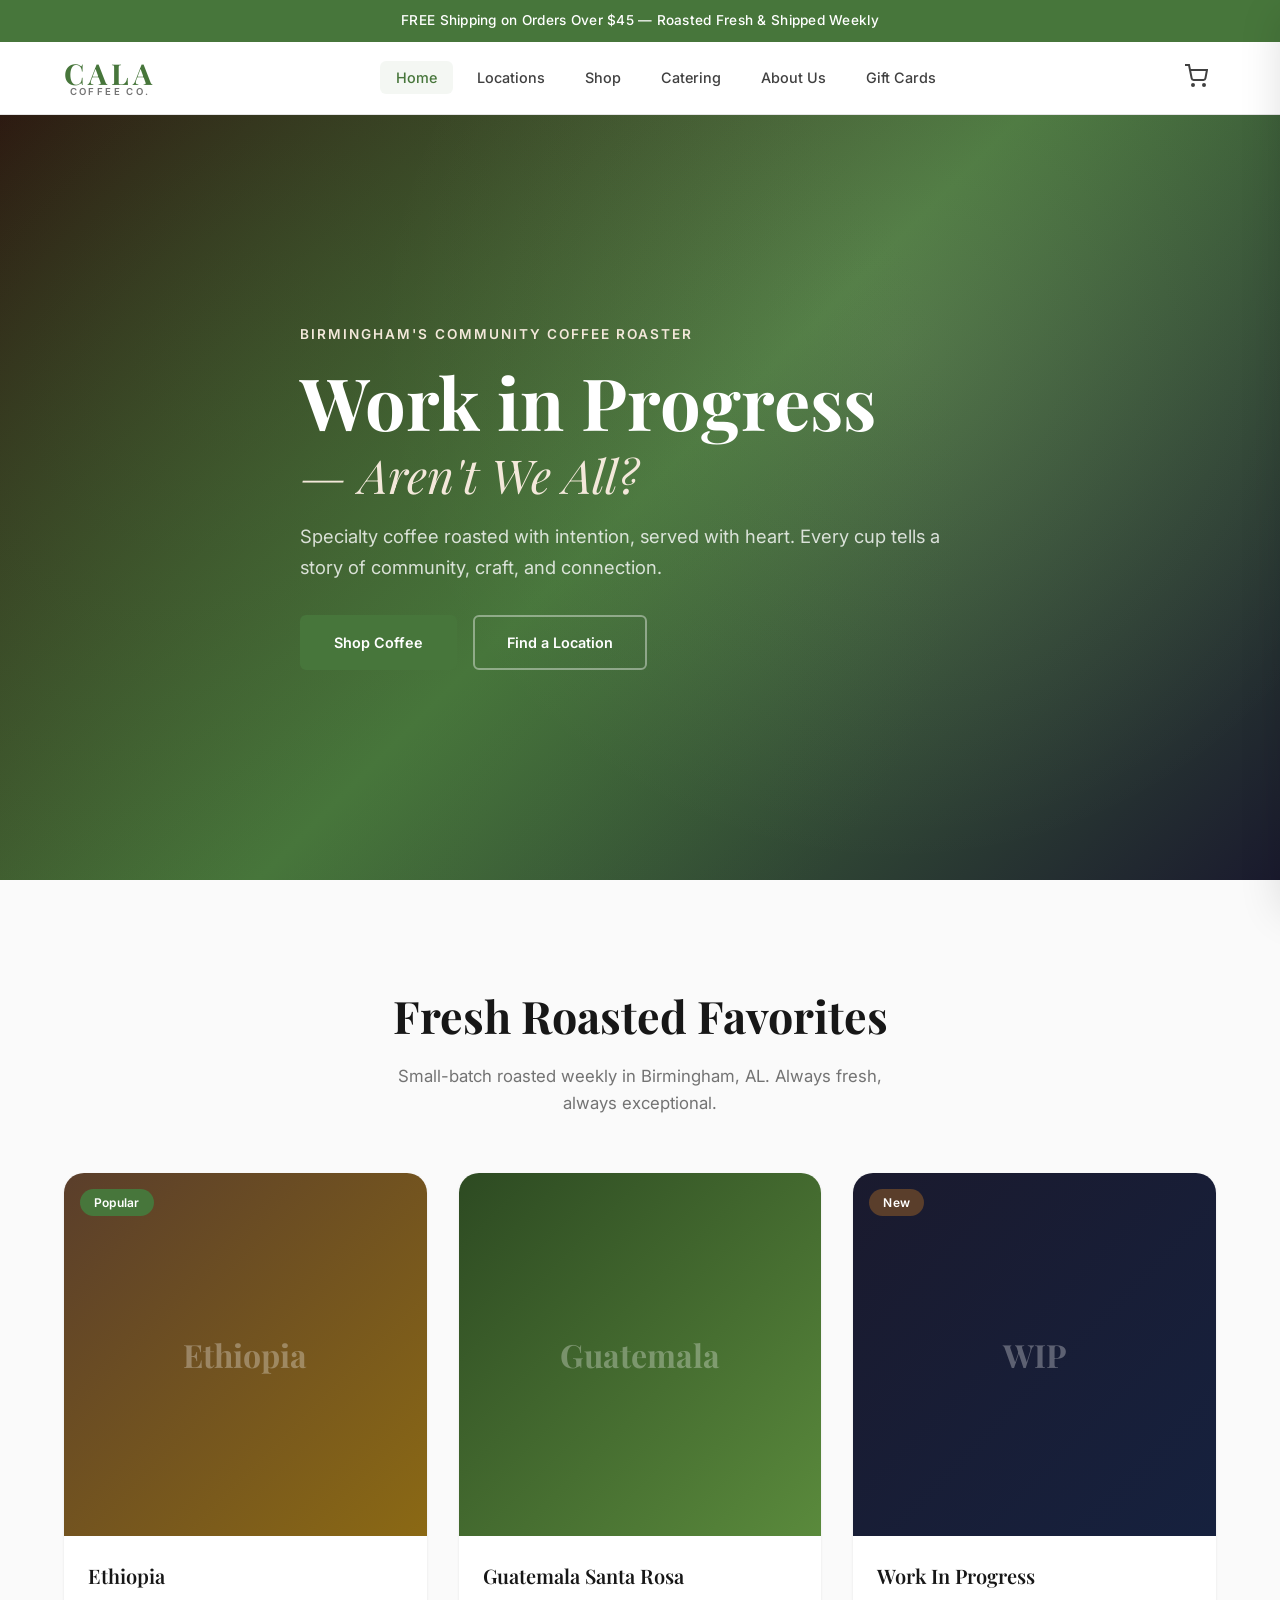
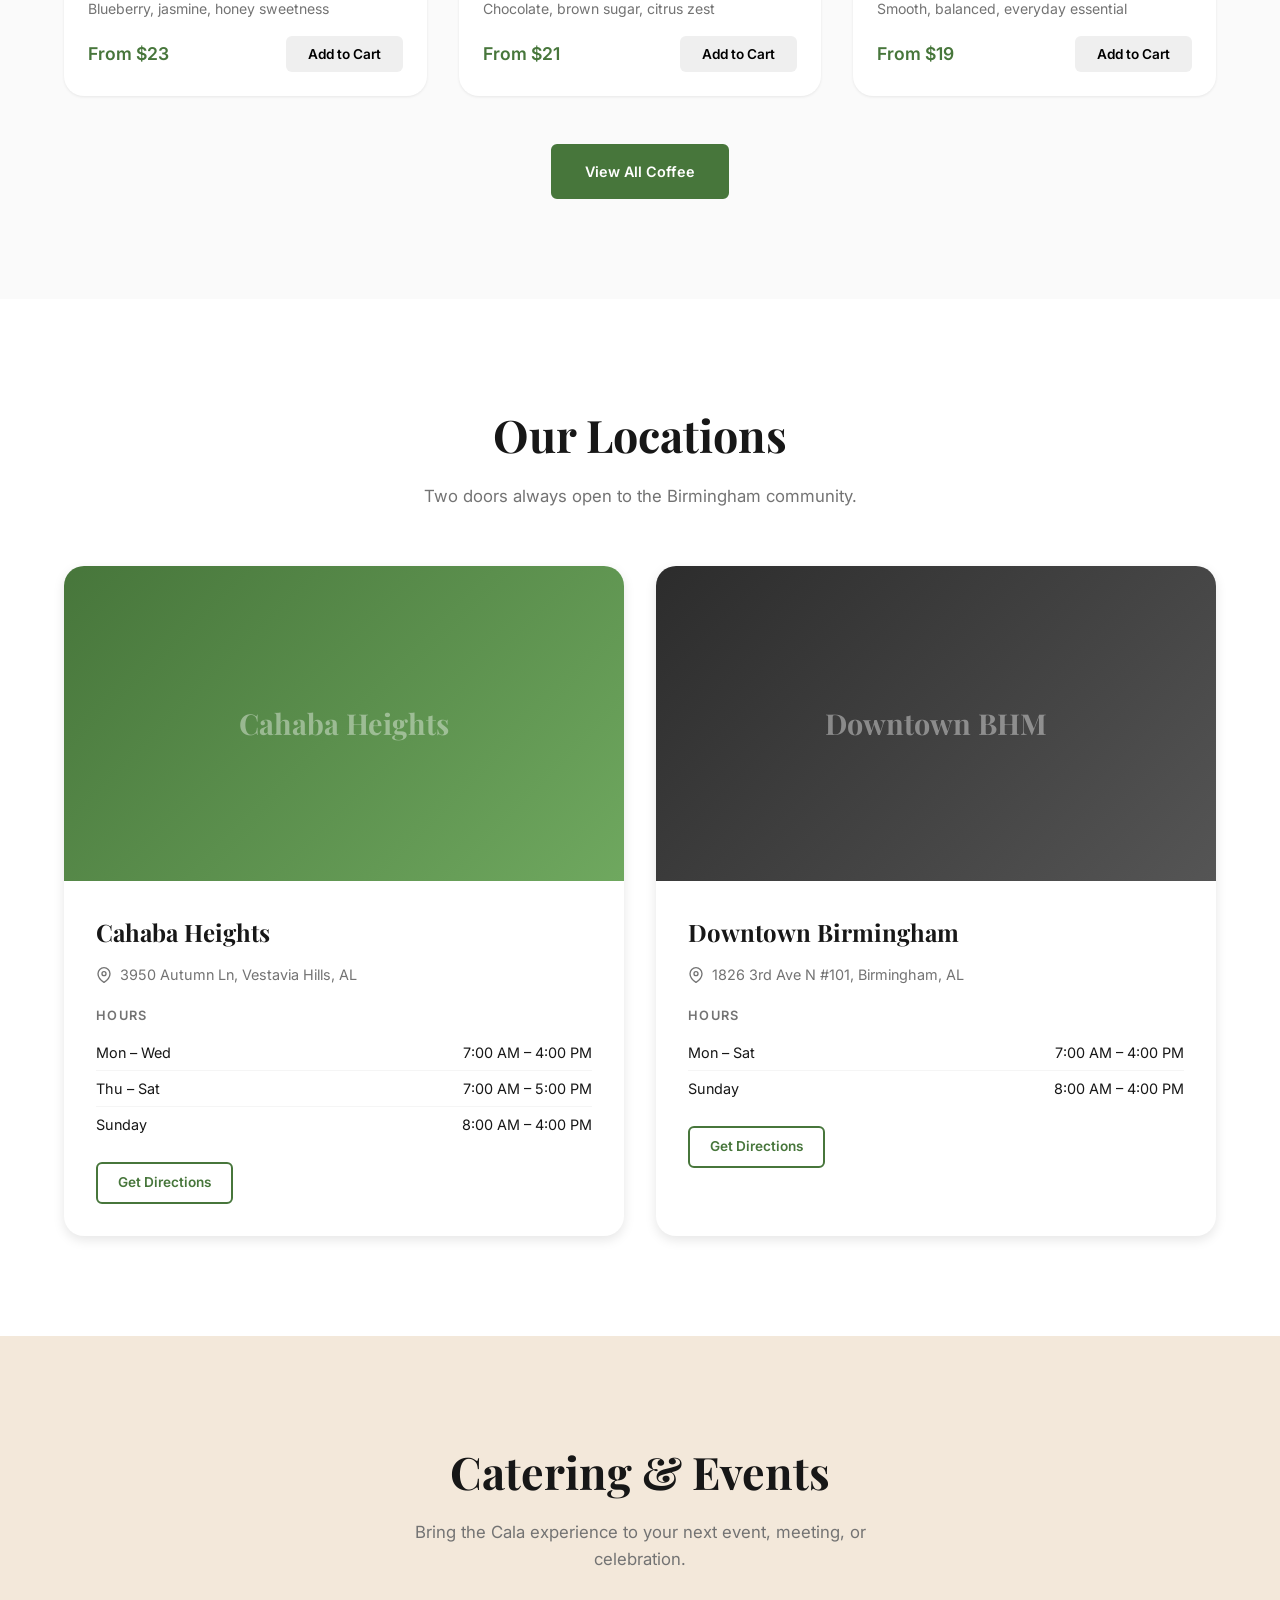
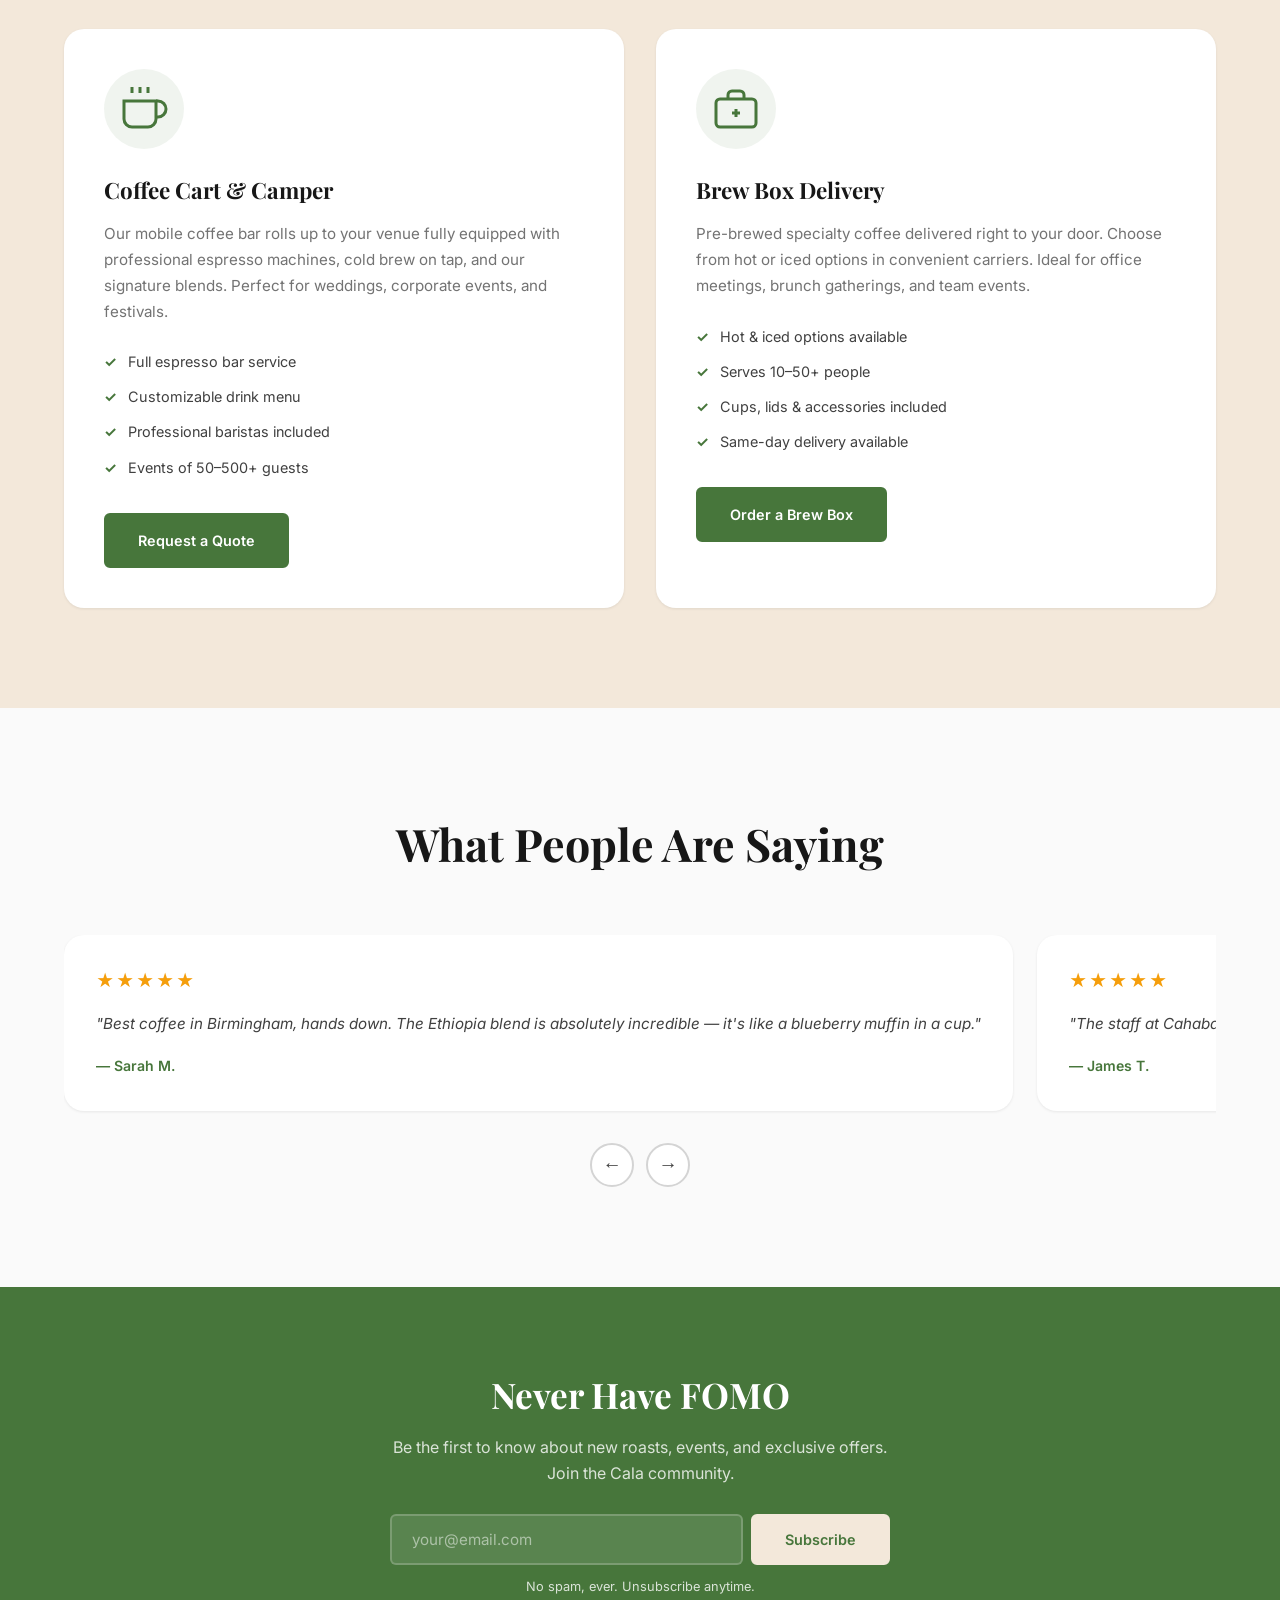
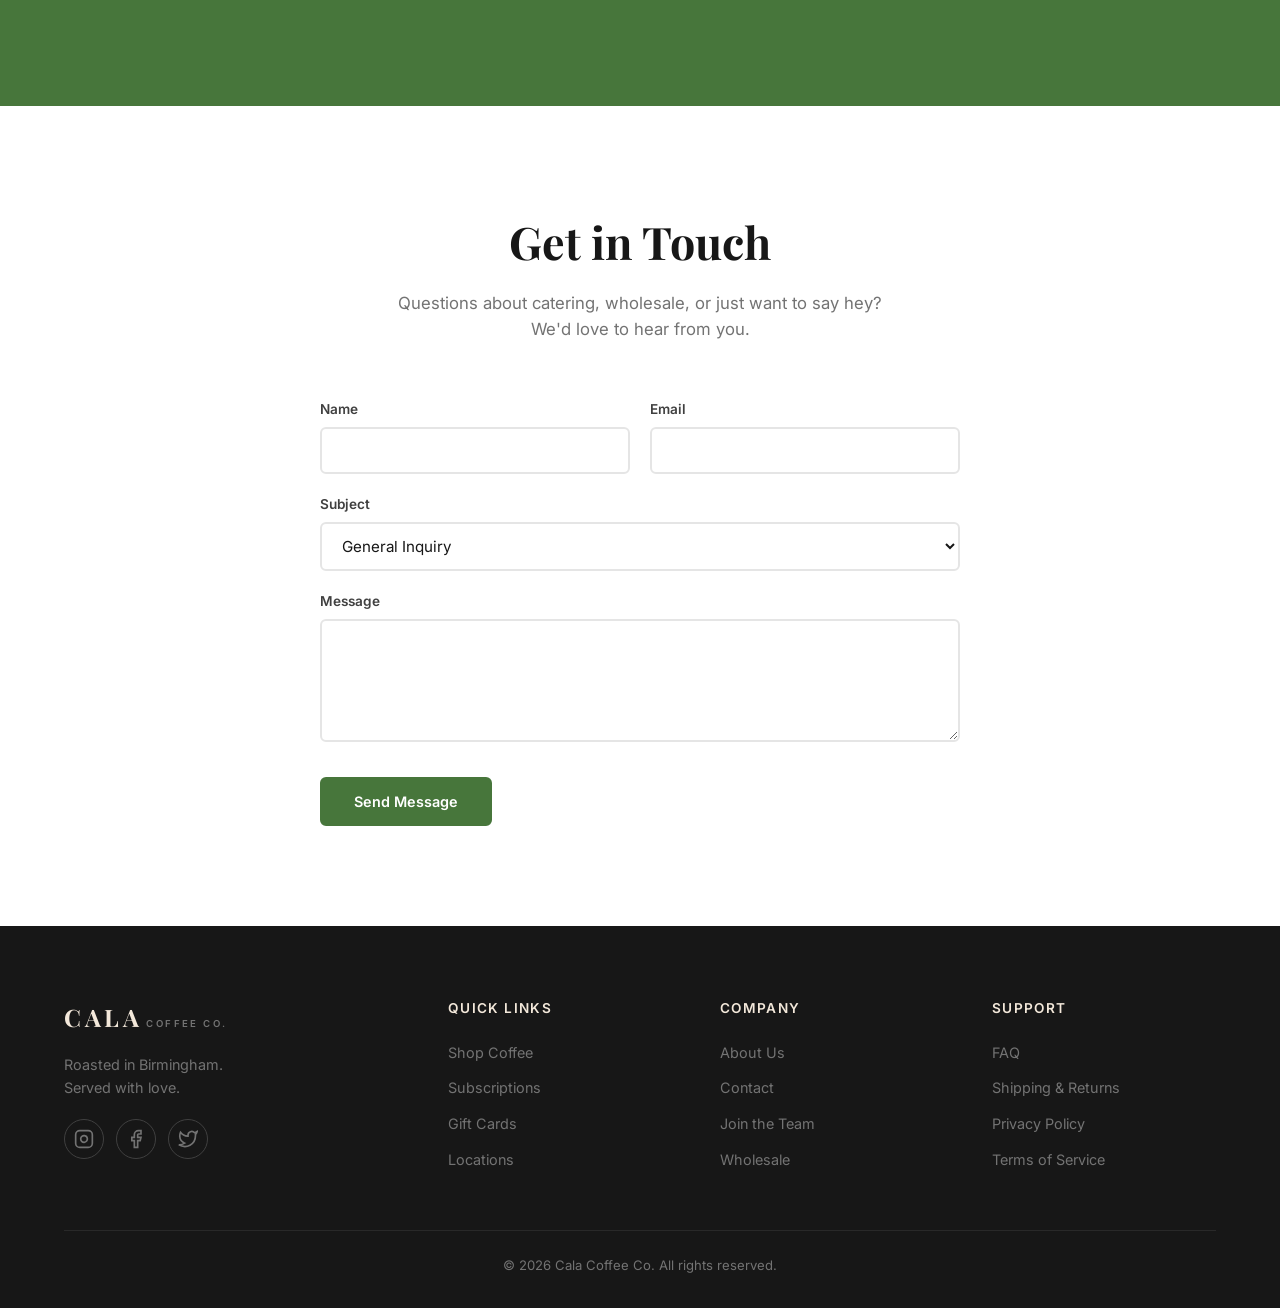
==== index.html @ ce765602 "Initial commit: Cala Coffee Co. website redesign Complete static site with homepage, shop, and about" ====
<!DOCTYPE html>
<html lang="en">
<head>
  <meta charset="UTF-8">
  <meta name="viewport" content="width=device-width, initial-scale=1.0">
  <title>Cala Coffee Co. | Birmingham's Local Coffee Roaster</title>
  <meta name="description" content="Cala Coffee Co. — Birmingham, Alabama's community-driven coffee roaster. Specialty coffee, catering, and two welcoming locations.">
  <link rel="stylesheet" href="styles.css">
  <link rel="preconnect" href="https://fonts.googleapis.com">
  <link rel="preconnect" href="https://fonts.gstatic.com" crossorigin>
  <link href="https://fonts.googleapis.com/css2?family=Playfair+Display:wght@400;600;700&family=Inter:wght@300;400;500;600&display=swap" rel="stylesheet">
</head>
<body>
  <!-- Announcement Bar -->
  <div class="announcement-bar">
    <p>FREE Shipping on Orders Over $45 &mdash; Roasted Fresh &amp; Shipped Weekly</p>
  </div>

  <!-- Header -->
  <header class="header" id="header">
    <div class="container header-inner">
      <a href="index.html" class="logo">
        <span class="logo-text">CALA</span>
        <span class="logo-sub">COFFEE CO.</span>
      </a>
      <nav class="nav" id="nav">
        <ul class="nav-list">
          <li><a href="index.html" class="nav-link active">Home</a></li>
          <li class="has-dropdown">
            <a href="#locations" class="nav-link">Locations</a>
            <ul class="dropdown">
              <li><a href="#cahaba">Cahaba Heights</a></li>
              <li><a href="#downtown">Downtown BHM</a></li>
            </ul>
          </li>
          <li><a href="shop.html" class="nav-link">Shop</a></li>
          <li class="has-dropdown">
            <a href="#catering" class="nav-link">Catering</a>
            <ul class="dropdown">
              <li><a href="#coffee-cart">Coffee Cart</a></li>
              <li><a href="#brew-box">Brew Box</a></li>
            </ul>
          </li>
          <li><a href="about.html" class="nav-link">About Us</a></li>
          <li><a href="shop.html#gift-cards" class="nav-link">Gift Cards</a></li>
        </ul>
      </nav>
      <div class="header-actions">
        <button class="cart-btn" id="cartBtn" aria-label="Shopping cart">
          <svg width="24" height="24" viewBox="0 0 24 24" fill="none" stroke="currentColor" stroke-width="2"><circle cx="9" cy="21" r="1"/><circle cx="20" cy="21" r="1"/><path d="M1 1h4l2.68 13.39a2 2 0 0 0 2 1.61h9.72a2 2 0 0 0 2-1.61L23 6H6"/></svg>
          <span class="cart-count" id="cartCount">0</span>
        </button>
        <button class="mobile-toggle" id="mobileToggle" aria-label="Toggle menu" aria-expanded="false">
          <span></span>
          <span></span>
          <span></span>
        </button>
      </div>
    </div>
  </header>

  <!-- Mobile Menu -->
  <div class="mobile-menu" id="mobileMenu">
    <ul class="mobile-nav-list">
      <li><a href="index.html">Home</a></li>
      <li><a href="#locations">Locations</a></li>
      <li><a href="shop.html">Shop</a></li>
      <li><a href="#catering">Catering</a></li>
      <li><a href="about.html">About Us</a></li>
      <li><a href="shop.html#gift-cards">Gift Cards</a></li>
    </ul>
  </div>

  <!-- Hero Section -->
  <section class="hero">
    <div class="hero-overlay"></div>
    <div class="container hero-content">
      <p class="hero-tag">Birmingham's Community Coffee Roaster</p>
      <h1 class="hero-title">Work in Progress<br><span>&mdash; Aren't We All?</span></h1>
      <p class="hero-desc">Specialty coffee roasted with intention, served with heart. Every cup tells a story of community, craft, and connection.</p>
      <div class="hero-actions">
        <a href="shop.html" class="btn btn-primary">Shop Coffee</a>
        <a href="#locations" class="btn btn-outline">Find a Location</a>
      </div>
    </div>
  </section>

  <!-- Featured Products -->
  <section class="section products-section" id="products">
    <div class="container">
      <div class="section-header">
        <h2 class="section-title">Fresh Roasted Favorites</h2>
        <p class="section-subtitle">Small-batch roasted weekly in Birmingham, AL. Always fresh, always exceptional.</p>
      </div>
      <div class="products-grid">
        <div class="product-card" data-product="ethiopia">
          <div class="product-badge">Popular</div>
          <div class="product-image">
            <div class="product-image-placeholder" style="background: linear-gradient(135deg, #5a3e2b, #8B6914);">
              <span>Ethiopia</span>
            </div>
          </div>
          <div class="product-info">
            <h3 class="product-name">Ethiopia</h3>
            <p class="product-notes">Blueberry, jasmine, honey sweetness</p>
            <div class="product-footer">
              <span class="product-price">From $23</span>
              <button class="btn btn-sm add-to-cart" data-name="Ethiopia" data-price="23">Add to Cart</button>
            </div>
          </div>
        </div>
        <div class="product-card" data-product="guatemala">
          <div class="product-image">
            <div class="product-image-placeholder" style="background: linear-gradient(135deg, #2d4a22, #5a8a3c);">
              <span>Guatemala</span>
            </div>
          </div>
          <div class="product-info">
            <h3 class="product-name">Guatemala Santa Rosa</h3>
            <p class="product-notes">Chocolate, brown sugar, citrus zest</p>
            <div class="product-footer">
              <span class="product-price">From $21</span>
              <button class="btn btn-sm add-to-cart" data-name="Guatemala Santa Rosa" data-price="21">Add to Cart</button>
            </div>
          </div>
        </div>
        <div class="product-card" data-product="wip">
          <div class="product-badge new">New</div>
          <div class="product-image">
            <div class="product-image-placeholder" style="background: linear-gradient(135deg, #1a1a2e, #16213e);">
              <span>WIP</span>
            </div>
          </div>
          <div class="product-info">
            <h3 class="product-name">Work In Progress</h3>
            <p class="product-notes">Smooth, balanced, everyday essential</p>
            <div class="product-footer">
              <span class="product-price">From $19</span>
              <button class="btn btn-sm add-to-cart" data-name="Work In Progress" data-price="19">Add to Cart</button>
            </div>
          </div>
        </div>
      </div>
      <div class="section-cta">
        <a href="shop.html" class="btn btn-primary">View All Coffee</a>
      </div>
    </div>
  </section>

  <!-- Locations -->
  <section class="section locations-section" id="locations">
    <div class="container">
      <div class="section-header">
        <h2 class="section-title">Our Locations</h2>
        <p class="section-subtitle">Two doors always open to the Birmingham community.</p>
      </div>
      <div class="locations-grid">
        <div class="location-card" id="cahaba">
          <div class="location-image">
            <div class="location-image-placeholder" style="background: linear-gradient(135deg, #47763b, #6fa85f);">
              <span>Cahaba Heights</span>
            </div>
          </div>
          <div class="location-info">
            <h3>Cahaba Heights</h3>
            <address>
              <svg width="16" height="16" viewBox="0 0 24 24" fill="none" stroke="currentColor" stroke-width="2"><path d="M21 10c0 7-9 13-9 13s-9-6-9-13a9 9 0 0 1 18 0z"/><circle cx="12" cy="10" r="3"/></svg>
              3950 Autumn Ln, Vestavia Hills, AL
            </address>
            <div class="hours">
              <h4>Hours</h4>
              <ul>
                <li><span>Mon &ndash; Wed</span><span>7:00 AM &ndash; 4:00 PM</span></li>
                <li><span>Thu &ndash; Sat</span><span>7:00 AM &ndash; 5:00 PM</span></li>
                <li><span>Sunday</span><span>8:00 AM &ndash; 4:00 PM</span></li>
              </ul>
            </div>
            <a href="https://maps.google.com/?q=3950+Autumn+Ln+Vestavia+Hills+AL" target="_blank" rel="noopener" class="btn btn-outline btn-sm">Get Directions</a>
          </div>
        </div>
        <div class="location-card" id="downtown">
          <div class="location-image">
            <div class="location-image-placeholder" style="background: linear-gradient(135deg, #2c2c2c, #555);">
              <span>Downtown BHM</span>
            </div>
          </div>
          <div class="location-info">
            <h3>Downtown Birmingham</h3>
            <address>
              <svg width="16" height="16" viewBox="0 0 24 24" fill="none" stroke="currentColor" stroke-width="2"><path d="M21 10c0 7-9 13-9 13s-9-6-9-13a9 9 0 0 1 18 0z"/><circle cx="12" cy="10" r="3"/></svg>
              1826 3rd Ave N #101, Birmingham, AL
            </address>
            <div class="hours">
              <h4>Hours</h4>
              <ul>
                <li><span>Mon &ndash; Sat</span><span>7:00 AM &ndash; 4:00 PM</span></li>
                <li><span>Sunday</span><span>8:00 AM &ndash; 4:00 PM</span></li>
              </ul>
            </div>
            <a href="https://maps.google.com/?q=1826+3rd+Ave+N+Birmingham+AL" target="_blank" rel="noopener" class="btn btn-outline btn-sm">Get Directions</a>
          </div>
        </div>
      </div>
    </div>
  </section>

  <!-- Catering -->
  <section class="section catering-section" id="catering">
    <div class="container">
      <div class="section-header">
        <h2 class="section-title">Catering &amp; Events</h2>
        <p class="section-subtitle">Bring the Cala experience to your next event, meeting, or celebration.</p>
      </div>
      <div class="catering-grid">
        <div class="catering-card" id="coffee-cart">
          <div class="catering-icon">
            <svg width="48" height="48" viewBox="0 0 24 24" fill="none" stroke="currentColor" stroke-width="1.5"><path d="M18 8h1a4 4 0 0 1 0 8h-1"/><path d="M2 8h16v9a4 4 0 0 1-4 4H6a4 4 0 0 1-4-4V8z"/><line x1="6" y1="1" x2="6" y2="4"/><line x1="10" y1="1" x2="10" y2="4"/><line x1="14" y1="1" x2="14" y2="4"/></svg>
          </div>
          <h3>Coffee Cart &amp; Camper</h3>
          <p>Our mobile coffee bar rolls up to your venue fully equipped with professional espresso machines, cold brew on tap, and our signature blends. Perfect for weddings, corporate events, and festivals.</p>
          <ul class="catering-features">
            <li>Full espresso bar service</li>
            <li>Customizable drink menu</li>
            <li>Professional baristas included</li>
            <li>Events of 50&ndash;500+ guests</li>
          </ul>
          <a href="#contact" class="btn btn-primary">Request a Quote</a>
        </div>
        <div class="catering-card" id="brew-box">
          <div class="catering-icon">
            <svg width="48" height="48" viewBox="0 0 24 24" fill="none" stroke="currentColor" stroke-width="1.5"><rect x="2" y="7" width="20" height="14" rx="2" ry="2"/><path d="M16 7V5a2 2 0 0 0-2-2h-4a2 2 0 0 0-2 2v2"/><line x1="12" y1="12" x2="12" y2="16"/><line x1="10" y1="14" x2="14" y2="14"/></svg>
          </div>
          <h3>Brew Box Delivery</h3>
          <p>Pre-brewed specialty coffee delivered right to your door. Choose from hot or iced options in convenient carriers. Ideal for office meetings, brunch gatherings, and team events.</p>
          <ul class="catering-features">
            <li>Hot &amp; iced options available</li>
            <li>Serves 10&ndash;50+ people</li>
            <li>Cups, lids &amp; accessories included</li>
            <li>Same-day delivery available</li>
          </ul>
          <a href="#contact" class="btn btn-primary">Order a Brew Box</a>
        </div>
      </div>
    </div>
  </section>

  <!-- Testimonials -->
  <section class="section testimonials-section">
    <div class="container">
      <div class="section-header">
        <h2 class="section-title">What People Are Saying</h2>
      </div>
      <div class="testimonials-slider" id="testimonialsSlider">
        <div class="testimonials-track" id="testimonialsTrack">
          <div class="testimonial-card">
            <div class="stars" aria-label="5 out of 5 stars">&#9733;&#9733;&#9733;&#9733;&#9733;</div>
            <p>"Best coffee in Birmingham, hands down. The Ethiopia blend is absolutely incredible &mdash; it's like a blueberry muffin in a cup."</p>
            <cite>&mdash; Sarah M.</cite>
          </div>
          <div class="testimonial-card">
            <div class="stars" aria-label="5 out of 5 stars">&#9733;&#9733;&#9733;&#9733;&#9733;</div>
            <p>"The staff at Cahaba Heights always remembers my order. It's become my second living room. Can't imagine my mornings without Cala."</p>
            <cite>&mdash; James T.</cite>
          </div>
          <div class="testimonial-card">
            <div class="stars" aria-label="5 out of 5 stars">&#9733;&#9733;&#9733;&#9733;&#9733;</div>
            <p>"We had their coffee cart at our wedding and it was the highlight! Guests are still talking about it months later."</p>
            <cite>&mdash; Rachel &amp; David K.</cite>
          </div>
          <div class="testimonial-card">
            <div class="stars" aria-label="5 out of 5 stars">&#9733;&#9733;&#9733;&#9733;&#9733;</div>
            <p>"Finally, a local roaster that gets it right. Fresh, ethically sourced, and absolutely delicious. The subscription is a game-changer."</p>
            <cite>&mdash; Marcus L.</cite>
          </div>
          <div class="testimonial-card">
            <div class="stars" aria-label="5 out of 5 stars">&#9733;&#9733;&#9733;&#9733;&#9733;</div>
            <p>"The downtown location has the best vibes for working remotely. Great WiFi, amazing lattes, and a genuine sense of community."</p>
            <cite>&mdash; Emily R.</cite>
          </div>
        </div>
        <div class="slider-controls">
          <button class="slider-btn prev" id="prevBtn" aria-label="Previous testimonial">&larr;</button>
          <button class="slider-btn next" id="nextBtn" aria-label="Next testimonial">&rarr;</button>
        </div>
      </div>
    </div>
  </section>

  <!-- Newsletter -->
  <section class="section newsletter-section" id="newsletter">
    <div class="container">
      <div class="newsletter-inner">
        <h2>Never Have FOMO</h2>
        <p>Be the first to know about new roasts, events, and exclusive offers. Join the Cala community.</p>
        <form class="newsletter-form" id="newsletterForm">
          <input type="email" placeholder="your@email.com" required aria-label="Email address">
          <button type="submit" class="btn btn-primary">Subscribe</button>
        </form>
        <p class="newsletter-note">No spam, ever. Unsubscribe anytime.</p>
      </div>
    </div>
  </section>

  <!-- Contact -->
  <section class="section contact-section" id="contact">
    <div class="container">
      <div class="section-header">
        <h2 class="section-title">Get in Touch</h2>
        <p class="section-subtitle">Questions about catering, wholesale, or just want to say hey? We'd love to hear from you.</p>
      </div>
      <form class="contact-form" id="contactForm">
        <div class="form-row">
          <div class="form-group">
            <label for="contactName">Name</label>
            <input type="text" id="contactName" name="name" required>
          </div>
          <div class="form-group">
            <label for="contactEmail">Email</label>
            <input type="email" id="contactEmail" name="email" required>
          </div>
        </div>
        <div class="form-group">
          <label for="contactSubject">Subject</label>
          <select id="contactSubject" name="subject">
            <option value="general">General Inquiry</option>
            <option value="catering">Catering &amp; Events</option>
            <option value="wholesale">Wholesale</option>
            <option value="careers">Join the Team</option>
            <option value="feedback">Feedback</option>
          </select>
        </div>
        <div class="form-group">
          <label for="contactMessage">Message</label>
          <textarea id="contactMessage" name="message" rows="5" required></textarea>
        </div>
        <button type="submit" class="btn btn-primary">Send Message</button>
      </form>
    </div>
  </section>

  <!-- Footer -->
  <footer class="footer">
    <div class="container">
      <div class="footer-grid">
        <div class="footer-col">
          <div class="footer-logo">
            <span class="logo-text">CALA</span>
            <span class="logo-sub">COFFEE CO.</span>
          </div>
          <p class="footer-tagline">Roasted in Birmingham.<br>Served with love.</p>
          <div class="social-links">
            <a href="#" aria-label="Instagram">
              <svg width="20" height="20" viewBox="0 0 24 24" fill="none" stroke="currentColor" stroke-width="2"><rect x="2" y="2" width="20" height="20" rx="5" ry="5"/><path d="M16 11.37A4 4 0 1 1 12.63 8 4 4 0 0 1 16 11.37z"/><line x1="17.5" y1="6.5" x2="17.51" y2="6.5"/></svg>
            </a>
            <a href="#" aria-label="Facebook">
              <svg width="20" height="20" viewBox="0 0 24 24" fill="none" stroke="currentColor" stroke-width="2"><path d="M18 2h-3a5 5 0 0 0-5 5v3H7v4h3v8h4v-8h3l1-4h-4V7a1 1 0 0 1 1-1h3z"/></svg>
            </a>
            <a href="#" aria-label="Twitter">
              <svg width="20" height="20" viewBox="0 0 24 24" fill="none" stroke="currentColor" stroke-width="2"><path d="M23 3a10.9 10.9 0 0 1-3.14 1.53 4.48 4.48 0 0 0-7.86 3v1A10.66 10.66 0 0 1 3 4s-4 9 5 13a11.64 11.64 0 0 1-7 2c9 5 20 0 20-11.5a4.5 4.5 0 0 0-.08-.83A7.72 7.72 0 0 0 23 3z"/></svg>
            </a>
          </div>
        </div>
        <div class="footer-col">
          <h4>Quick Links</h4>
          <ul>
            <li><a href="shop.html">Shop Coffee</a></li>
            <li><a href="shop.html#subscriptions">Subscriptions</a></li>
            <li><a href="shop.html#gift-cards">Gift Cards</a></li>
            <li><a href="#locations">Locations</a></li>
          </ul>
        </div>
        <div class="footer-col">
          <h4>Company</h4>
          <ul>
            <li><a href="about.html">About Us</a></li>
            <li><a href="#contact">Contact</a></li>
            <li><a href="#">Join the Team</a></li>
            <li><a href="#">Wholesale</a></li>
          </ul>
        </div>
        <div class="footer-col">
          <h4>Support</h4>
          <ul>
            <li><a href="#">FAQ</a></li>
            <li><a href="#">Shipping &amp; Returns</a></li>
            <li><a href="#">Privacy Policy</a></li>
            <li><a href="#">Terms of Service</a></li>
          </ul>
        </div>
      </div>
      <div class="footer-bottom">
        <p>&copy; 2026 Cala Coffee Co. All rights reserved.</p>
      </div>
    </div>
  </footer>

  <!-- Cart Drawer -->
  <div class="cart-overlay" id="cartOverlay"></div>
  <div class="cart-drawer" id="cartDrawer">
    <div class="cart-header">
      <h3>Your Cart</h3>
      <button class="cart-close" id="cartClose" aria-label="Close cart">&times;</button>
    </div>
    <div class="cart-items" id="cartItems">
      <div class="cart-empty">
        <p>Your cart is empty</p>
        <a href="shop.html" class="btn btn-primary btn-sm">Start Shopping</a>
      </div>
    </div>
    <div class="cart-footer" id="cartFooter" style="display:none;">
      <div class="cart-total">
        <span>Subtotal</span>
        <span id="cartTotal">$0</span>
      </div>
      <p class="cart-shipping-note">Free shipping on orders over $45</p>
      <button class="btn btn-primary btn-full">Checkout</button>
    </div>
  </div>

  <script src="script.js"></script>
</body>
</html>
---- styles.css ----
/* ===== RESET & BASE ===== */
*, *::before, *::after {
  margin: 0;
  padding: 0;
  box-sizing: border-box;
}

:root {
  --green: #47763b;
  --green-dark: #365a2d;
  --green-light: #6fa85f;
  --cream: #f3e8da;
  --cream-dark: #e8d5c0;
  --brown: #5a3e2b;
  --brown-light: #8B6914;
  --black: #1a1a1a;
  --white: #ffffff;
  --gray-50: #fafafa;
  --gray-100: #f5f5f5;
  --gray-200: #e5e5e5;
  --gray-300: #d4d4d4;
  --gray-500: #737373;
  --gray-700: #404040;
  --gray-900: #171717;
  --font-display: 'Playfair Display', Georgia, serif;
  --font-body: 'Inter', -apple-system, BlinkMacSystemFont, sans-serif;
  --radius-sm: 6px;
  --radius-md: 12px;
  --radius-lg: 20px;
  --shadow-sm: 0 1px 3px rgba(0,0,0,0.08);
  --shadow-md: 0 4px 12px rgba(0,0,0,0.1);
  --shadow-lg: 0 12px 40px rgba(0,0,0,0.12);
  --transition: 0.3s ease;
}

html {
  scroll-behavior: smooth;
  font-size: 16px;
}

body {
  font-family: var(--font-body);
  color: var(--gray-900);
  background: var(--white);
  line-height: 1.6;
  -webkit-font-smoothing: antialiased;
}

img {
  max-width: 100%;
  display: block;
}

a {
  text-decoration: none;
  color: inherit;
}

ul {
  list-style: none;
}

.container {
  max-width: 1200px;
  margin: 0 auto;
  padding: 0 24px;
}

/* ===== ANNOUNCEMENT BAR ===== */
.announcement-bar {
  background: var(--green);
  color: var(--white);
  text-align: center;
  padding: 10px 16px;
  font-size: 0.85rem;
  font-weight: 500;
  letter-spacing: 0.02em;
}

/* ===== HEADER ===== */
.header {
  position: sticky;
  top: 0;
  z-index: 100;
  background: var(--white);
  border-bottom: 1px solid var(--gray-200);
  transition: box-shadow var(--transition);
}

.header.scrolled {
  box-shadow: var(--shadow-md);
}

.header-inner {
  display: flex;
  align-items: center;
  justify-content: space-between;
  height: 72px;
}

.logo {
  display: flex;
  flex-direction: column;
  align-items: center;
  line-height: 1;
}

.logo-text {
  font-family: var(--font-display);
  font-size: 1.8rem;
  font-weight: 700;
  color: var(--green);
  letter-spacing: 0.15em;
}

.logo-sub {
  font-size: 0.6rem;
  font-weight: 600;
  letter-spacing: 0.25em;
  color: var(--gray-500);
  text-transform: uppercase;
}

.nav-list {
  display: flex;
  gap: 8px;
}

.nav-link {
  padding: 8px 16px;
  font-size: 0.9rem;
  font-weight: 500;
  color: var(--gray-700);
  border-radius: var(--radius-sm);
  transition: color var(--transition), background var(--transition);
}

.nav-link:hover,
.nav-link.active {
  color: var(--green);
  background: rgba(71, 118, 59, 0.06);
}

/* Dropdown */
.has-dropdown {
  position: relative;
}

.dropdown {
  position: absolute;
  top: 100%;
  left: 0;
  min-width: 200px;
  background: var(--white);
  border: 1px solid var(--gray-200);
  border-radius: var(--radius-md);
  box-shadow: var(--shadow-lg);
  padding: 8px;
  opacity: 0;
  visibility: hidden;
  transform: translateY(8px);
  transition: all var(--transition);
}

.has-dropdown:hover .dropdown {
  opacity: 1;
  visibility: visible;
  transform: translateY(0);
}

.dropdown a {
  display: block;
  padding: 10px 16px;
  font-size: 0.88rem;
  border-radius: var(--radius-sm);
  transition: background var(--transition);
}

.dropdown a:hover {
  background: var(--gray-100);
  color: var(--green);
}

.header-actions {
  display: flex;
  align-items: center;
  gap: 12px;
}

.cart-btn {
  position: relative;
  background: none;
  border: none;
  cursor: pointer;
  color: var(--gray-700);
  padding: 8px;
  border-radius: var(--radius-sm);
  transition: color var(--transition), background var(--transition);
}

.cart-btn:hover {
  color: var(--green);
  background: rgba(71, 118, 59, 0.06);
}

.cart-count {
  position: absolute;
  top: 0;
  right: 0;
  background: var(--green);
  color: var(--white);
  width: 18px;
  height: 18px;
  border-radius: 50%;
  font-size: 0.7rem;
  font-weight: 600;
  display: flex;
  align-items: center;
  justify-content: center;
}

/* Mobile Toggle */
.mobile-toggle {
  display: none;
  flex-direction: column;
  gap: 5px;
  background: none;
  border: none;
  cursor: pointer;
  padding: 8px;
}

.mobile-toggle span {
  display: block;
  width: 24px;
  height: 2px;
  background: var(--gray-900);
  border-radius: 2px;
  transition: all var(--transition);
}

.mobile-toggle.active span:nth-child(1) {
  transform: rotate(45deg) translate(5px, 5px);
}

.mobile-toggle.active span:nth-child(2) {
  opacity: 0;
}

.mobile-toggle.active span:nth-child(3) {
  transform: rotate(-45deg) translate(5px, -5px);
}

/* Mobile Menu */
.mobile-menu {
  display: none;
  position: fixed;
  top: 0;
  left: 0;
  width: 100%;
  height: 100vh;
  background: var(--white);
  z-index: 99;
  padding: 100px 24px 40px;
  transform: translateX(-100%);
  transition: transform var(--transition);
}

.mobile-menu.open {
  transform: translateX(0);
}

.mobile-nav-list a {
  display: block;
  padding: 16px 0;
  font-size: 1.25rem;
  font-weight: 500;
  border-bottom: 1px solid var(--gray-200);
  color: var(--gray-700);
}

.mobile-nav-list a:hover {
  color: var(--green);
}

/* ===== HERO ===== */
.hero {
  position: relative;
  min-height: 85vh;
  display: flex;
  align-items: center;
  background: linear-gradient(135deg, #2c1810 0%, #47763b 50%, #1a1a2e 100%);
  overflow: hidden;
}

.hero-overlay {
  position: absolute;
  inset: 0;
  background: radial-gradient(circle at 30% 50%, rgba(71, 118, 59, 0.3) 0%, transparent 60%),
              radial-gradient(circle at 70% 30%, rgba(243, 232, 218, 0.1) 0%, transparent 50%);
}

.hero-content {
  position: relative;
  z-index: 1;
  max-width: 680px;
  padding: 80px 0;
}

.hero-tag {
  font-size: 0.85rem;
  font-weight: 600;
  letter-spacing: 0.15em;
  text-transform: uppercase;
  color: var(--cream);
  margin-bottom: 16px;
  opacity: 0;
  animation: fadeUp 0.8s ease forwards 0.2s;
}

.hero-title {
  font-family: var(--font-display);
  font-size: clamp(2.8rem, 6vw, 4.5rem);
  font-weight: 700;
  color: var(--white);
  line-height: 1.1;
  margin-bottom: 20px;
  opacity: 0;
  animation: fadeUp 0.8s ease forwards 0.4s;
}

.hero-title span {
  display: block;
  font-weight: 400;
  font-style: italic;
  font-size: 0.65em;
  color: var(--cream);
  margin-top: 8px;
}

.hero-desc {
  font-size: 1.15rem;
  color: rgba(255,255,255,0.8);
  line-height: 1.7;
  margin-bottom: 32px;
  opacity: 0;
  animation: fadeUp 0.8s ease forwards 0.6s;
}

.hero-actions {
  display: flex;
  gap: 16px;
  flex-wrap: wrap;
  opacity: 0;
  animation: fadeUp 0.8s ease forwards 0.8s;
}

@keyframes fadeUp {
  from {
    opacity: 0;
    transform: translateY(20px);
  }
  to {
    opacity: 1;
    transform: translateY(0);
  }
}

/* ===== BUTTONS ===== */
.btn {
  display: inline-flex;
  align-items: center;
  justify-content: center;
  gap: 8px;
  padding: 14px 32px;
  font-family: var(--font-body);
  font-size: 0.9rem;
  font-weight: 600;
  border-radius: var(--radius-sm);
  border: 2px solid transparent;
  cursor: pointer;
  transition: all var(--transition);
  white-space: nowrap;
}

.btn-primary {
  background: var(--green);
  color: var(--white);
  border-color: var(--green);
}

.btn-primary:hover {
  background: var(--green-dark);
  border-color: var(--green-dark);
  transform: translateY(-1px);
  box-shadow: 0 4px 12px rgba(71, 118, 59, 0.3);
}

.btn-outline {
  background: transparent;
  color: var(--white);
  border-color: rgba(255,255,255,0.4);
}

.btn-outline:hover {
  background: rgba(255,255,255,0.1);
  border-color: var(--white);
}

.btn-sm {
  padding: 8px 20px;
  font-size: 0.85rem;
}

.btn-full {
  width: 100%;
}

/* ===== SECTIONS ===== */
.section {
  padding: 100px 0;
}

.section-header {
  text-align: center;
  margin-bottom: 56px;
}

.section-title {
  font-family: var(--font-display);
  font-size: clamp(2rem, 4vw, 2.8rem);
  font-weight: 700;
  color: var(--gray-900);
  margin-bottom: 12px;
}

.section-subtitle {
  font-size: 1.05rem;
  color: var(--gray-500);
  max-width: 500px;
  margin: 0 auto;
}

.section-cta {
  text-align: center;
  margin-top: 48px;
}

/* ===== PRODUCTS ===== */
.products-section {
  background: var(--gray-50);
}

.products-grid {
  display: grid;
  grid-template-columns: repeat(3, 1fr);
  gap: 32px;
}

.product-card {
  background: var(--white);
  border-radius: var(--radius-lg);
  overflow: hidden;
  box-shadow: var(--shadow-sm);
  transition: transform var(--transition), box-shadow var(--transition);
  position: relative;
}

.product-card:hover {
  transform: translateY(-6px);
  box-shadow: var(--shadow-lg);
}

.product-badge {
  position: absolute;
  top: 16px;
  left: 16px;
  z-index: 2;
  padding: 4px 14px;
  background: var(--green);
  color: var(--white);
  font-size: 0.75rem;
  font-weight: 600;
  border-radius: 20px;
  letter-spacing: 0.02em;
}

.product-badge.new {
  background: var(--brown);
}

.product-image {
  aspect-ratio: 1;
  overflow: hidden;
}

.product-image-placeholder {
  width: 100%;
  height: 100%;
  display: flex;
  align-items: center;
  justify-content: center;
  font-family: var(--font-display);
  font-size: 2rem;
  color: rgba(255,255,255,0.3);
  font-weight: 700;
  transition: transform var(--transition);
}

.product-card:hover .product-image-placeholder {
  transform: scale(1.05);
}

.product-info {
  padding: 24px;
}

.product-name {
  font-family: var(--font-display);
  font-size: 1.25rem;
  font-weight: 600;
  margin-bottom: 6px;
}

.product-notes {
  font-size: 0.88rem;
  color: var(--gray-500);
  margin-bottom: 16px;
}

.product-footer {
  display: flex;
  align-items: center;
  justify-content: space-between;
}

.product-price {
  font-size: 1.1rem;
  font-weight: 600;
  color: var(--green);
}

/* ===== LOCATIONS ===== */
.locations-grid {
  display: grid;
  grid-template-columns: repeat(2, 1fr);
  gap: 32px;
}

.location-card {
  background: var(--white);
  border-radius: var(--radius-lg);
  overflow: hidden;
  box-shadow: var(--shadow-md);
  transition: transform var(--transition);
}

.location-card:hover {
  transform: translateY(-4px);
}

.location-image {
  aspect-ratio: 16/9;
  overflow: hidden;
}

.location-image-placeholder {
  width: 100%;
  height: 100%;
  display: flex;
  align-items: center;
  justify-content: center;
  font-family: var(--font-display);
  font-size: 1.8rem;
  color: rgba(255,255,255,0.4);
  font-weight: 700;
}

.location-info {
  padding: 32px;
}

.location-info h3 {
  font-family: var(--font-display);
  font-size: 1.5rem;
  font-weight: 700;
  margin-bottom: 12px;
}

.location-info address {
  display: flex;
  align-items: center;
  gap: 8px;
  font-style: normal;
  color: var(--gray-500);
  font-size: 0.9rem;
  margin-bottom: 20px;
}

.hours h4 {
  font-size: 0.8rem;
  font-weight: 600;
  text-transform: uppercase;
  letter-spacing: 0.1em;
  color: var(--gray-500);
  margin-bottom: 8px;
}

.hours ul li {
  display: flex;
  justify-content: space-between;
  padding: 6px 0;
  font-size: 0.9rem;
  border-bottom: 1px solid var(--gray-100);
}

.hours ul li:last-child {
  border-bottom: none;
}

.location-info .btn {
  margin-top: 20px;
  color: var(--green);
  border-color: var(--green);
}

.location-info .btn:hover {
  background: var(--green);
  color: var(--white);
}

/* ===== CATERING ===== */
.catering-section {
  background: var(--cream);
}

.catering-grid {
  display: grid;
  grid-template-columns: repeat(2, 1fr);
  gap: 32px;
}

.catering-card {
  background: var(--white);
  border-radius: var(--radius-lg);
  padding: 40px;
  box-shadow: var(--shadow-sm);
  transition: transform var(--transition), box-shadow var(--transition);
}

.catering-card:hover {
  transform: translateY(-4px);
  box-shadow: var(--shadow-lg);
}

.catering-icon {
  width: 80px;
  height: 80px;
  border-radius: 50%;
  background: rgba(71, 118, 59, 0.08);
  display: flex;
  align-items: center;
  justify-content: center;
  color: var(--green);
  margin-bottom: 24px;
}

.catering-card h3 {
  font-family: var(--font-display);
  font-size: 1.4rem;
  font-weight: 700;
  margin-bottom: 12px;
}

.catering-card p {
  color: var(--gray-500);
  font-size: 0.95rem;
  line-height: 1.7;
  margin-bottom: 20px;
}

.catering-features {
  margin-bottom: 28px;
}

.catering-features li {
  padding: 6px 0;
  padding-left: 24px;
  position: relative;
  font-size: 0.9rem;
  color: var(--gray-700);
}

.catering-features li::before {
  content: '✓';
  position: absolute;
  left: 0;
  color: var(--green);
  font-weight: 700;
}

/* ===== TESTIMONIALS ===== */
.testimonials-section {
  background: var(--gray-50);
  overflow: hidden;
}

.testimonials-slider {
  position: relative;
  overflow: hidden;
}

.testimonials-track {
  display: flex;
  gap: 24px;
  transition: transform 0.5s ease;
}

.testimonial-card {
  min-width: calc(33.333% - 16px);
  background: var(--white);
  border-radius: var(--radius-lg);
  padding: 32px;
  box-shadow: var(--shadow-sm);
  flex-shrink: 0;
}

.stars {
  color: #f59e0b;
  font-size: 1.1rem;
  margin-bottom: 16px;
  letter-spacing: 2px;
}

.testimonial-card p {
  font-size: 0.95rem;
  line-height: 1.7;
  color: var(--gray-700);
  margin-bottom: 16px;
  font-style: italic;
}

.testimonial-card cite {
  font-style: normal;
  font-weight: 600;
  font-size: 0.88rem;
  color: var(--green);
}

.slider-controls {
  display: flex;
  justify-content: center;
  gap: 12px;
  margin-top: 32px;
}

.slider-btn {
  width: 44px;
  height: 44px;
  border-radius: 50%;
  border: 2px solid var(--gray-300);
  background: var(--white);
  color: var(--gray-700);
  font-size: 1.2rem;
  cursor: pointer;
  transition: all var(--transition);
  display: flex;
  align-items: center;
  justify-content: center;
}

.slider-btn:hover {
  border-color: var(--green);
  color: var(--green);
  background: rgba(71, 118, 59, 0.06);
}

/* ===== NEWSLETTER ===== */
.newsletter-section {
  background: var(--green);
  padding: 80px 0;
}

.newsletter-inner {
  text-align: center;
  max-width: 500px;
  margin: 0 auto;
}

.newsletter-inner h2 {
  font-family: var(--font-display);
  font-size: 2.2rem;
  color: var(--white);
  margin-bottom: 12px;
}

.newsletter-inner > p {
  color: rgba(255,255,255,0.8);
  margin-bottom: 28px;
}

.newsletter-form {
  display: flex;
  gap: 8px;
  margin-bottom: 12px;
}

.newsletter-form input {
  flex: 1;
  padding: 14px 20px;
  border: 2px solid rgba(255,255,255,0.2);
  border-radius: var(--radius-sm);
  background: rgba(255,255,255,0.1);
  color: var(--white);
  font-size: 0.95rem;
  font-family: var(--font-body);
  outline: none;
  transition: border-color var(--transition);
}

.newsletter-form input::placeholder {
  color: rgba(255,255,255,0.5);
}

.newsletter-form input:focus {
  border-color: rgba(255,255,255,0.6);
}

.newsletter-form .btn-primary {
  background: var(--cream);
  color: var(--green);
  border-color: var(--cream);
}

.newsletter-form .btn-primary:hover {
  background: var(--white);
  border-color: var(--white);
  transform: translateY(-1px);
}

.newsletter-note {
  font-size: 0.8rem;
  color: rgba(255,255,255,0.5);
}

/* ===== CONTACT ===== */
.contact-form {
  max-width: 640px;
  margin: 0 auto;
}

.form-row {
  display: grid;
  grid-template-columns: 1fr 1fr;
  gap: 20px;
}

.form-group {
  margin-bottom: 20px;
}

.form-group label {
  display: block;
  font-size: 0.85rem;
  font-weight: 600;
  color: var(--gray-700);
  margin-bottom: 6px;
}

.form-group input,
.form-group select,
.form-group textarea {
  width: 100%;
  padding: 12px 16px;
  border: 2px solid var(--gray-200);
  border-radius: var(--radius-sm);
  font-family: var(--font-body);
  font-size: 0.95rem;
  color: var(--gray-900);
  outline: none;
  transition: border-color var(--transition);
  background: var(--white);
}

.form-group input:focus,
.form-group select:focus,
.form-group textarea:focus {
  border-color: var(--green);
}

.form-group textarea {
  resize: vertical;
}

.contact-form .btn {
  margin-top: 8px;
}

/* ===== FOOTER ===== */
.footer {
  background: var(--gray-900);
  color: var(--gray-300);
  padding: 72px 0 32px;
}

.footer-grid {
  display: grid;
  grid-template-columns: 1.5fr 1fr 1fr 1fr;
  gap: 48px;
  margin-bottom: 48px;
}

.footer-logo .logo-text {
  font-size: 1.5rem;
  color: var(--cream);
}

.footer-logo .logo-sub {
  color: var(--gray-500);
}

.footer-tagline {
  margin-top: 16px;
  font-size: 0.9rem;
  line-height: 1.6;
  color: var(--gray-500);
}

.social-links {
  display: flex;
  gap: 12px;
  margin-top: 20px;
}

.social-links a {
  width: 40px;
  height: 40px;
  border-radius: 50%;
  border: 1px solid var(--gray-700);
  display: flex;
  align-items: center;
  justify-content: center;
  color: var(--gray-500);
  transition: all var(--transition);
}

.social-links a:hover {
  border-color: var(--green);
  color: var(--green);
  background: rgba(71, 118, 59, 0.1);
}

.footer-col h4 {
  font-size: 0.85rem;
  font-weight: 600;
  text-transform: uppercase;
  letter-spacing: 0.1em;
  color: var(--cream);
  margin-bottom: 20px;
}

.footer-col ul li {
  margin-bottom: 10px;
}

.footer-col ul a {
  font-size: 0.9rem;
  color: var(--gray-500);
  transition: color var(--transition);
}

.footer-col ul a:hover {
  color: var(--green-light);
}

.footer-bottom {
  border-top: 1px solid rgba(255,255,255,0.08);
  padding-top: 24px;
  text-align: center;
  font-size: 0.82rem;
  color: var(--gray-500);
}

/* ===== CART DRAWER ===== */
.cart-overlay {
  position: fixed;
  inset: 0;
  background: rgba(0,0,0,0.5);
  z-index: 200;
  opacity: 0;
  visibility: hidden;
  transition: all var(--transition);
}

.cart-overlay.active {
  opacity: 1;
  visibility: visible;
}

.cart-drawer {
  position: fixed;
  top: 0;
  right: 0;
  width: 400px;
  max-width: 90vw;
  height: 100vh;
  background: var(--white);
  z-index: 201;
  display: flex;
  flex-direction: column;
  transform: translateX(100%);
  transition: transform var(--transition);
  box-shadow: var(--shadow-lg);
}

.cart-drawer.open {
  transform: translateX(0);
}

.cart-header {
  display: flex;
  align-items: center;
  justify-content: space-between;
  padding: 20px 24px;
  border-bottom: 1px solid var(--gray-200);
}

.cart-header h3 {
  font-family: var(--font-display);
  font-size: 1.3rem;
}

.cart-close {
  background: none;
  border: none;
  font-size: 1.8rem;
  cursor: pointer;
  color: var(--gray-500);
  padding: 4px;
  line-height: 1;
  transition: color var(--transition);
}

.cart-close:hover {
  color: var(--gray-900);
}

.cart-items {
  flex: 1;
  overflow-y: auto;
  padding: 24px;
}

.cart-empty {
  text-align: center;
  padding: 40px 0;
  color: var(--gray-500);
}

.cart-empty p {
  margin-bottom: 16px;
}

.cart-item {
  display: flex;
  gap: 16px;
  padding: 16px 0;
  border-bottom: 1px solid var(--gray-100);
}

.cart-item-image {
  width: 64px;
  height: 64px;
  border-radius: var(--radius-sm);
  background: var(--gray-100);
  display: flex;
  align-items: center;
  justify-content: center;
  font-size: 0.7rem;
  color: var(--gray-500);
  flex-shrink: 0;
}

.cart-item-details {
  flex: 1;
}

.cart-item-name {
  font-weight: 600;
  font-size: 0.9rem;
  margin-bottom: 4px;
}

.cart-item-price {
  color: var(--green);
  font-weight: 600;
  font-size: 0.9rem;
}

.cart-item-qty {
  display: flex;
  align-items: center;
  gap: 8px;
  margin-top: 8px;
}

.cart-item-qty button {
  width: 28px;
  height: 28px;
  border: 1px solid var(--gray-300);
  border-radius: 4px;
  background: var(--white);
  cursor: pointer;
  font-size: 1rem;
  display: flex;
  align-items: center;
  justify-content: center;
  transition: all var(--transition);
}

.cart-item-qty button:hover {
  border-color: var(--green);
  color: var(--green);
}

.cart-item-qty span {
  font-size: 0.9rem;
  font-weight: 500;
  min-width: 20px;
  text-align: center;
}

.cart-item-remove {
  background: none;
  border: none;
  color: var(--gray-500);
  cursor: pointer;
  font-size: 0.8rem;
  margin-top: 4px;
  padding: 0;
  transition: color var(--transition);
}

.cart-item-remove:hover {
  color: #dc2626;
}

.cart-footer {
  padding: 20px 24px;
  border-top: 1px solid var(--gray-200);
}

.cart-total {
  display: flex;
  justify-content: space-between;
  font-size: 1.1rem;
  font-weight: 600;
  margin-bottom: 8px;
}

.cart-shipping-note {
  font-size: 0.82rem;
  color: var(--gray-500);
  margin-bottom: 16px;
}

/* ===== SCROLL ANIMATIONS ===== */
.fade-in {
  opacity: 0;
  transform: translateY(24px);
  transition: opacity 0.6s ease, transform 0.6s ease;
}

.fade-in.visible {
  opacity: 1;
  transform: translateY(0);
}

/* ===== TOAST NOTIFICATION ===== */
.toast {
  position: fixed;
  bottom: 32px;
  right: 32px;
  background: var(--gray-900);
  color: var(--white);
  padding: 14px 24px;
  border-radius: var(--radius-sm);
  font-size: 0.9rem;
  font-weight: 500;
  z-index: 300;
  transform: translateY(100px);
  opacity: 0;
  transition: all 0.4s ease;
  box-shadow: var(--shadow-lg);
}

.toast.show {
  transform: translateY(0);
  opacity: 1;
}

/* ===== RESPONSIVE ===== */
@media (max-width: 1024px) {
  .products-grid {
    grid-template-columns: repeat(2, 1fr);
  }

  .footer-grid {
    grid-template-columns: 1fr 1fr;
    gap: 32px;
  }
}

@media (max-width: 768px) {
  .nav {
    display: none;
  }

  .mobile-toggle {
    display: flex;
  }

  .mobile-menu {
    display: block;
  }

  .hero {
    min-height: 70vh;
  }

  .hero-title {
    font-size: 2.4rem;
  }

  .section {
    padding: 64px 0;
  }

  .products-grid {
    grid-template-columns: 1fr;
    max-width: 400px;
    margin: 0 auto;
  }

  .locations-grid,
  .catering-grid {
    grid-template-columns: 1fr;
  }

  .testimonial-card {
    min-width: calc(100% - 16px);
  }

  .newsletter-form {
    flex-direction: column;
  }

  .form-row {
    grid-template-columns: 1fr;
  }

  .footer-grid {
    grid-template-columns: 1fr;
    gap: 32px;
  }

  .hero-actions {
    flex-direction: column;
  }

  .hero-actions .btn {
    width: 100%;
    text-align: center;
  }
}

@media (max-width: 480px) {
  .announcement-bar {
    font-size: 0.75rem;
    padding: 8px 12px;
  }

  .header-inner {
    height: 60px;
  }

  .logo-text {
    font-size: 1.4rem;
  }

  .hero-content {
    padding: 60px 0;
  }

  .section-title {
    font-size: 1.8rem;
  }
}
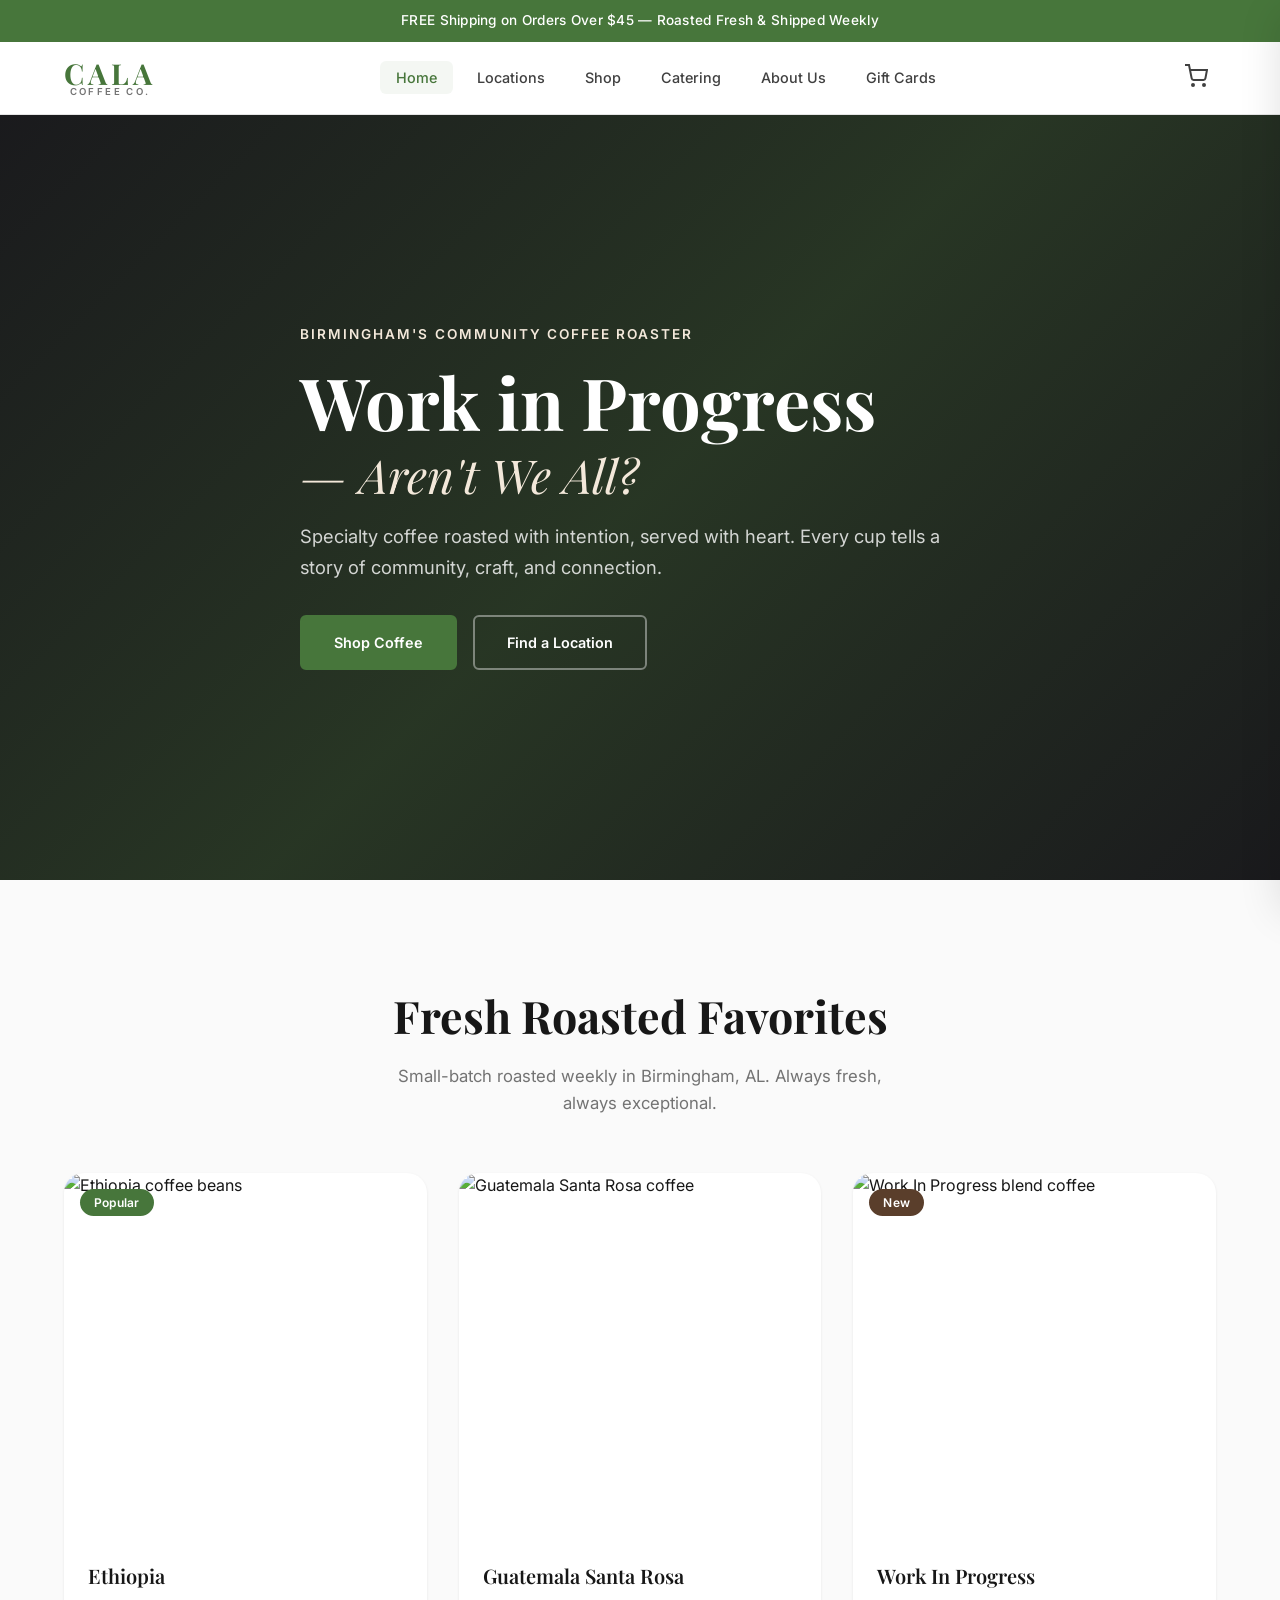
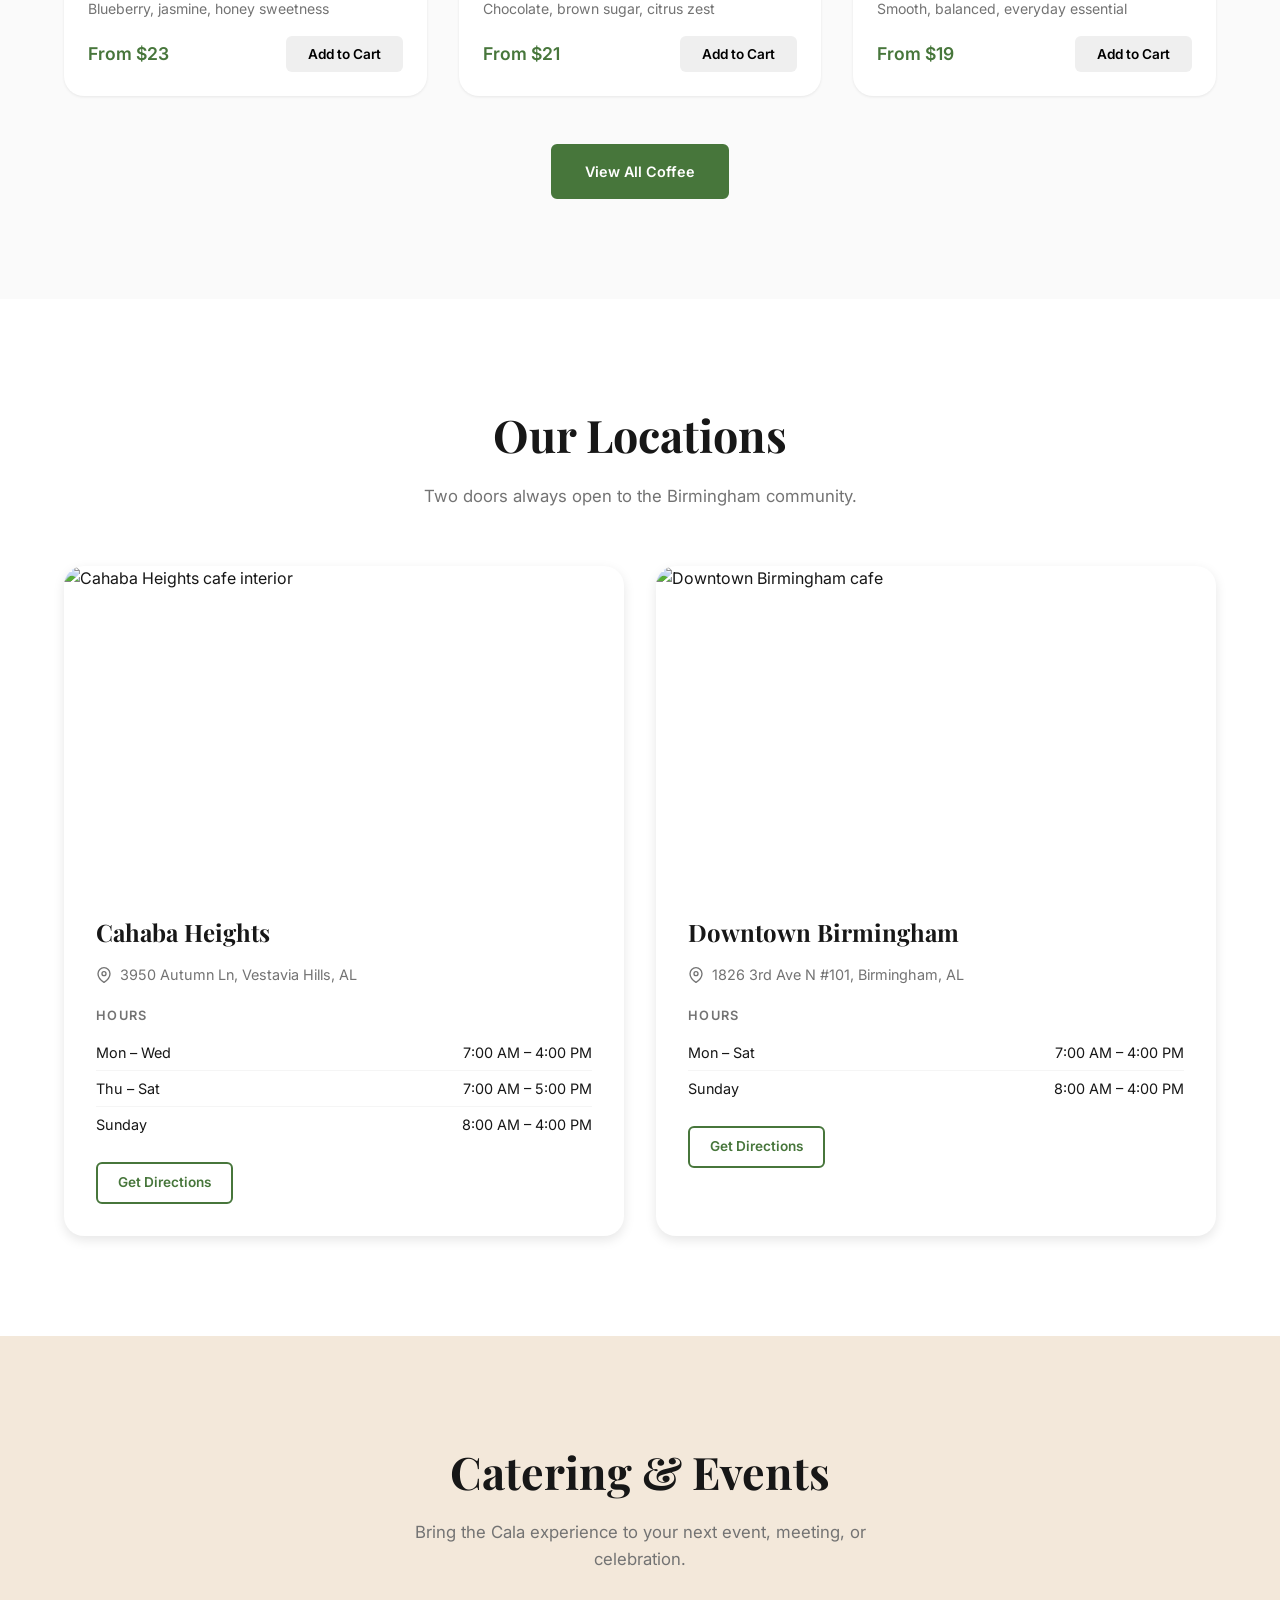
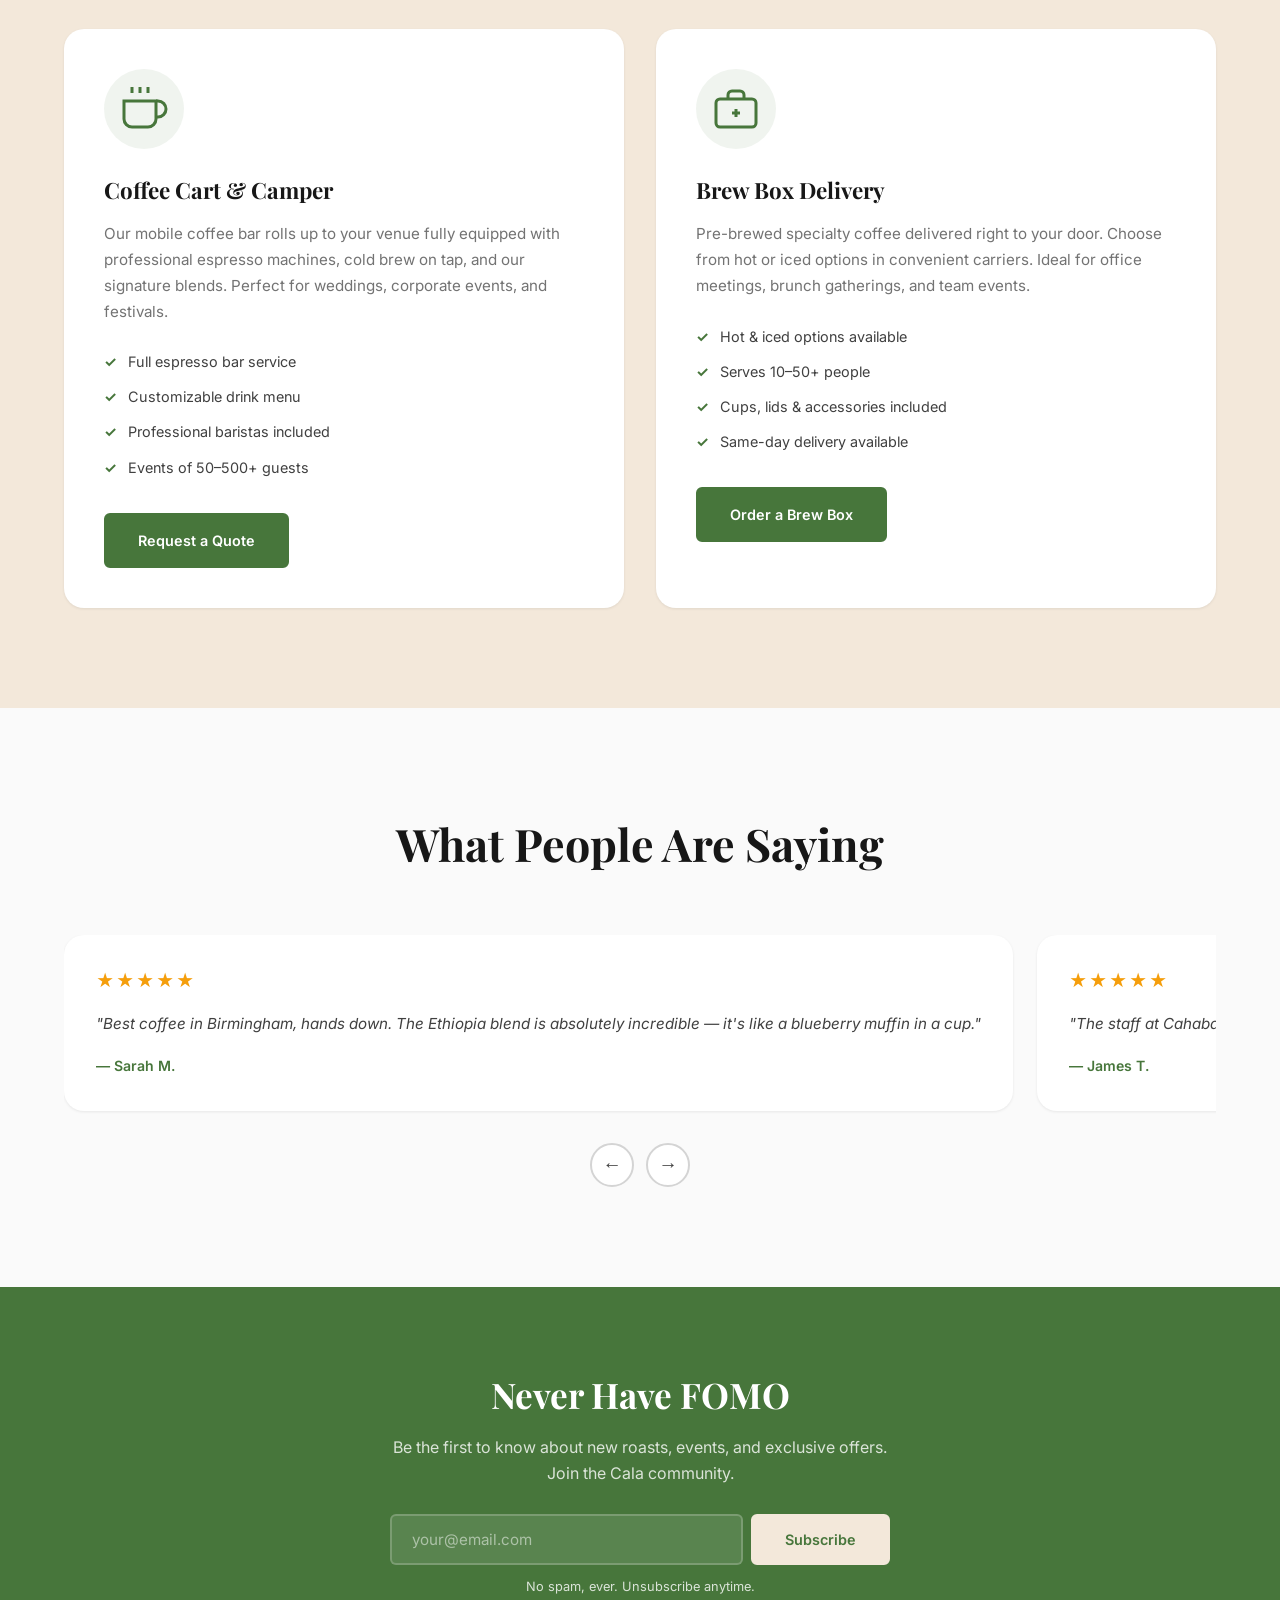
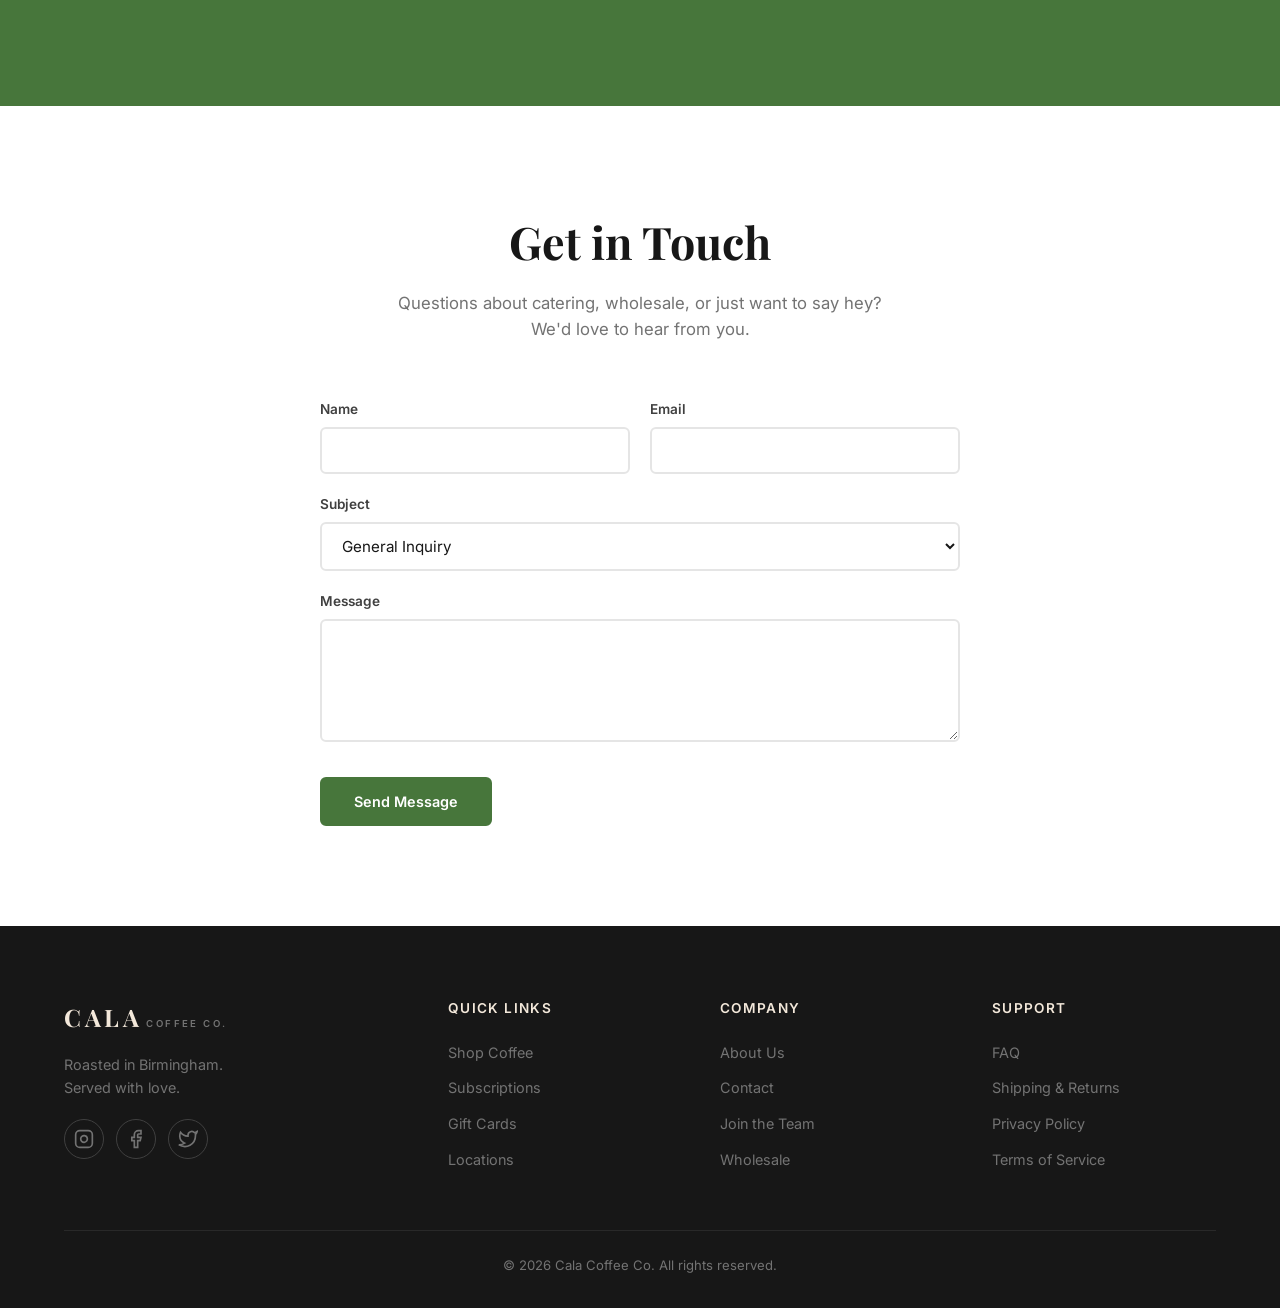
==== commit 1a9f311f: "Add real images and espresso video hero - Replace gradient placeholders with Unsplash coffee product" ====
--- a/index.html
+++ b/index.html
@@ -73,6 +73,9 @@
 
   <!-- Hero Section -->
   <section class="hero">
+    <video class="hero-video" autoplay muted loop playsinline>
+      <source src="https://assets.mixkit.co/videos/3571/3571-720.mp4" type="video/mp4">
+    </video>
     <div class="hero-overlay"></div>
     <div class="container hero-content">
       <p class="hero-tag">Birmingham's Community Coffee Roaster</p>
@@ -96,9 +99,7 @@
         <div class="product-card" data-product="ethiopia">
           <div class="product-badge">Popular</div>
           <div class="product-image">
-            <div class="product-image-placeholder" style="background: linear-gradient(135deg, #5a3e2b, #8B6914);">
-              <span>Ethiopia</span>
-            </div>
+            <img src="https://images.unsplash.com/photo-1511920170033-f8396924c348?w=600&q=80" alt="Ethiopia coffee beans" loading="lazy">
           </div>
           <div class="product-info">
             <h3 class="product-name">Ethiopia</h3>
@@ -111,9 +112,7 @@
         </div>
         <div class="product-card" data-product="guatemala">
           <div class="product-image">
-            <div class="product-image-placeholder" style="background: linear-gradient(135deg, #2d4a22, #5a8a3c);">
-              <span>Guatemala</span>
-            </div>
+            <img src="https://images.unsplash.com/photo-1559525839-b184a4d698c7?w=600&q=80" alt="Guatemala Santa Rosa coffee" loading="lazy">
           </div>
           <div class="product-info">
             <h3 class="product-name">Guatemala Santa Rosa</h3>
@@ -127,9 +126,7 @@
         <div class="product-card" data-product="wip">
           <div class="product-badge new">New</div>
           <div class="product-image">
-            <div class="product-image-placeholder" style="background: linear-gradient(135deg, #1a1a2e, #16213e);">
-              <span>WIP</span>
-            </div>
+            <img src="https://images.unsplash.com/photo-1509042239860-f550ce710b93?w=600&q=80" alt="Work In Progress blend coffee" loading="lazy">
           </div>
           <div class="product-info">
             <h3 class="product-name">Work In Progress</h3>
@@ -157,9 +154,7 @@
       <div class="locations-grid">
         <div class="location-card" id="cahaba">
           <div class="location-image">
-            <div class="location-image-placeholder" style="background: linear-gradient(135deg, #47763b, #6fa85f);">
-              <span>Cahaba Heights</span>
-            </div>
+            <img src="https://images.unsplash.com/photo-1554118811-1e0d58224f24?w=800&q=80" alt="Cahaba Heights cafe interior" loading="lazy">
           </div>
           <div class="location-info">
             <h3>Cahaba Heights</h3>
@@ -180,9 +175,7 @@
         </div>
         <div class="location-card" id="downtown">
           <div class="location-image">
-            <div class="location-image-placeholder" style="background: linear-gradient(135deg, #2c2c2c, #555);">
-              <span>Downtown BHM</span>
-            </div>
+            <img src="https://images.unsplash.com/photo-1445116572660-236099ec97a0?w=800&q=80" alt="Downtown Birmingham cafe" loading="lazy">
           </div>
           <div class="location-info">
             <h3>Downtown Birmingham</h3>
--- a/styles.css
+++ b/styles.css
@@ -289,15 +289,24 @@
   min-height: 85vh;
   display: flex;
   align-items: center;
-  background: linear-gradient(135deg, #2c1810 0%, #47763b 50%, #1a1a2e 100%);
+  background: #1a1a1a;
   overflow: hidden;
+}
+
+.hero-video {
+  position: absolute;
+  inset: 0;
+  width: 100%;
+  height: 100%;
+  object-fit: cover;
+  z-index: 0;
 }
 
 .hero-overlay {
   position: absolute;
   inset: 0;
-  background: radial-gradient(circle at 30% 50%, rgba(71, 118, 59, 0.3) 0%, transparent 60%),
-              radial-gradient(circle at 70% 30%, rgba(243, 232, 218, 0.1) 0%, transparent 50%);
+  background: linear-gradient(135deg, rgba(26, 26, 30, 0.7) 0%, rgba(71, 118, 59, 0.3) 50%, rgba(26, 26, 30, 0.7) 100%);
+  z-index: 1;
 }
 
 .hero-content {
@@ -494,6 +503,17 @@
   overflow: hidden;
 }
 
+.product-image img {
+  width: 100%;
+  height: 100%;
+  object-fit: cover;
+  transition: transform var(--transition);
+}
+
+.product-card:hover .product-image img {
+  transform: scale(1.05);
+}
+
 .product-image-placeholder {
   width: 100%;
   height: 100%;
@@ -562,6 +582,17 @@
 .location-image {
   aspect-ratio: 16/9;
   overflow: hidden;
+}
+
+.location-image img {
+  width: 100%;
+  height: 100%;
+  object-fit: cover;
+  transition: transform var(--transition);
+}
+
+.location-card:hover .location-image img {
+  transform: scale(1.05);
 }
 
 .location-image-placeholder {
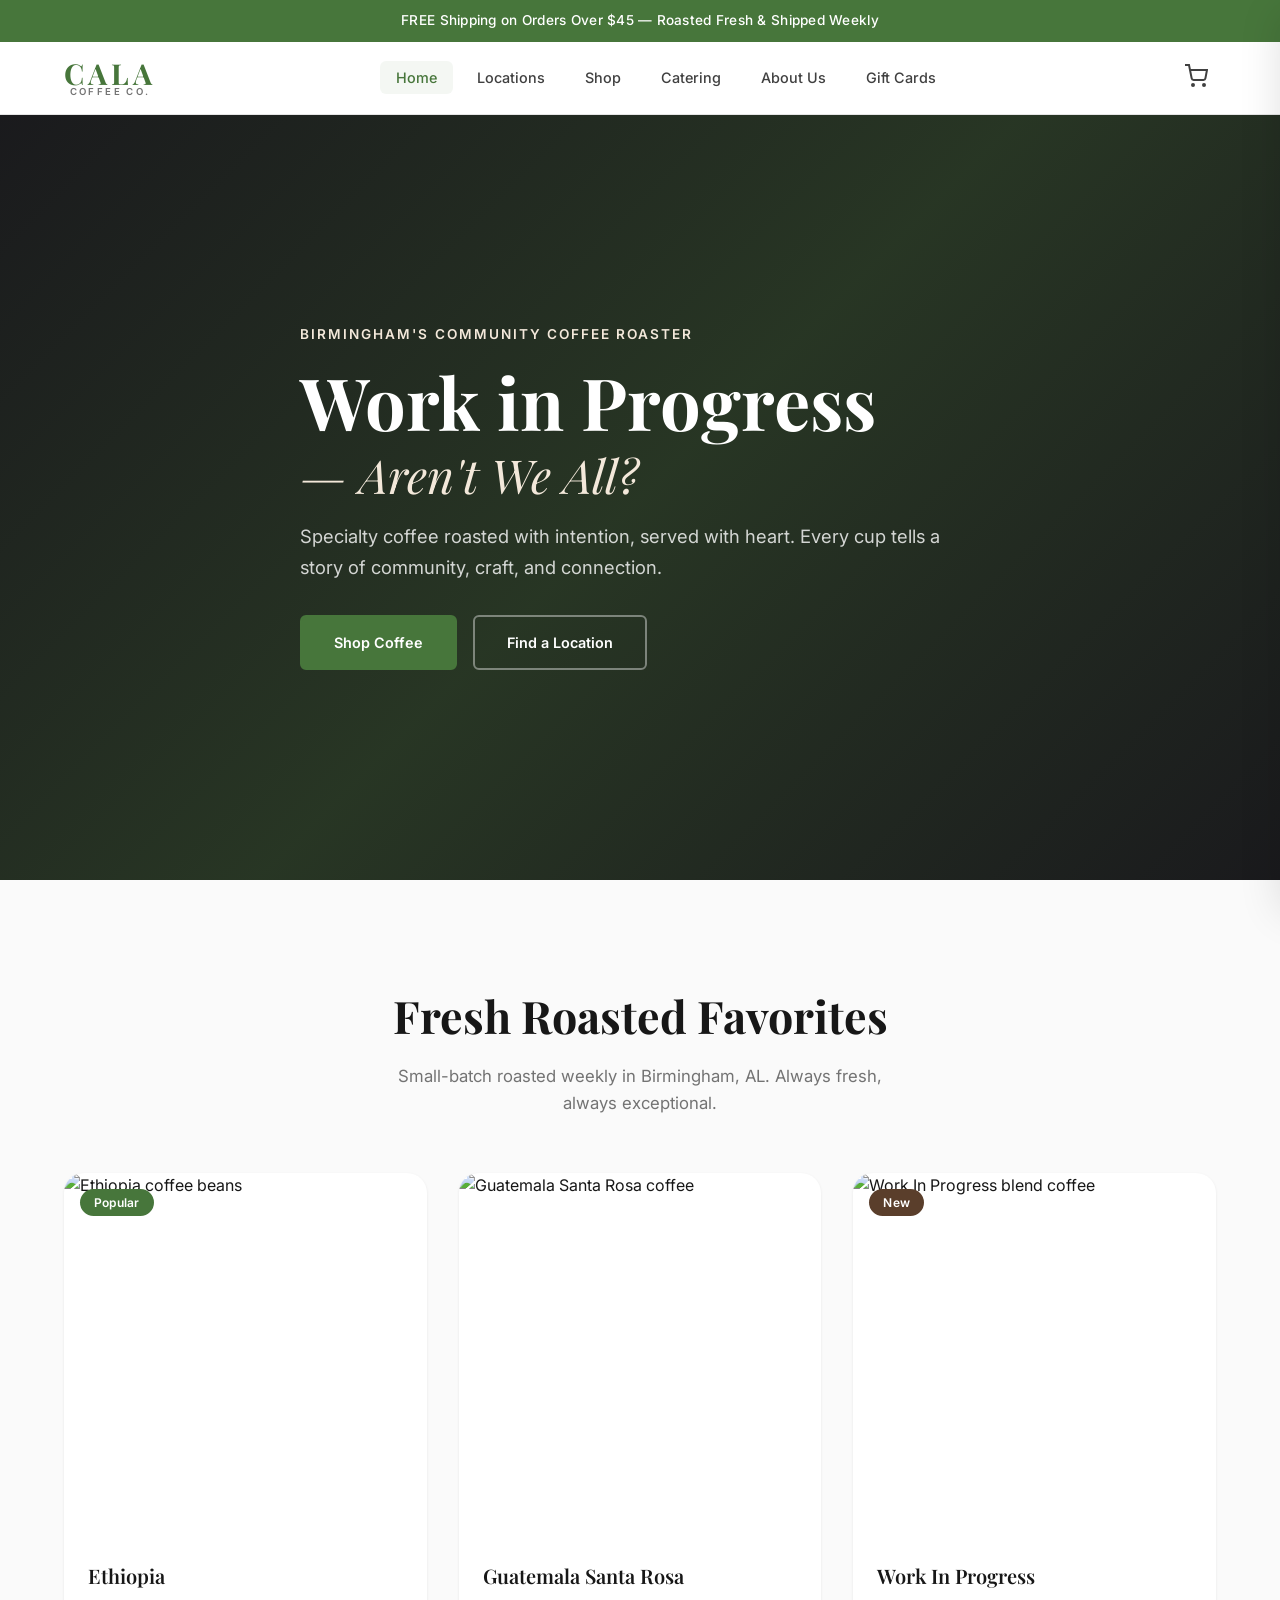
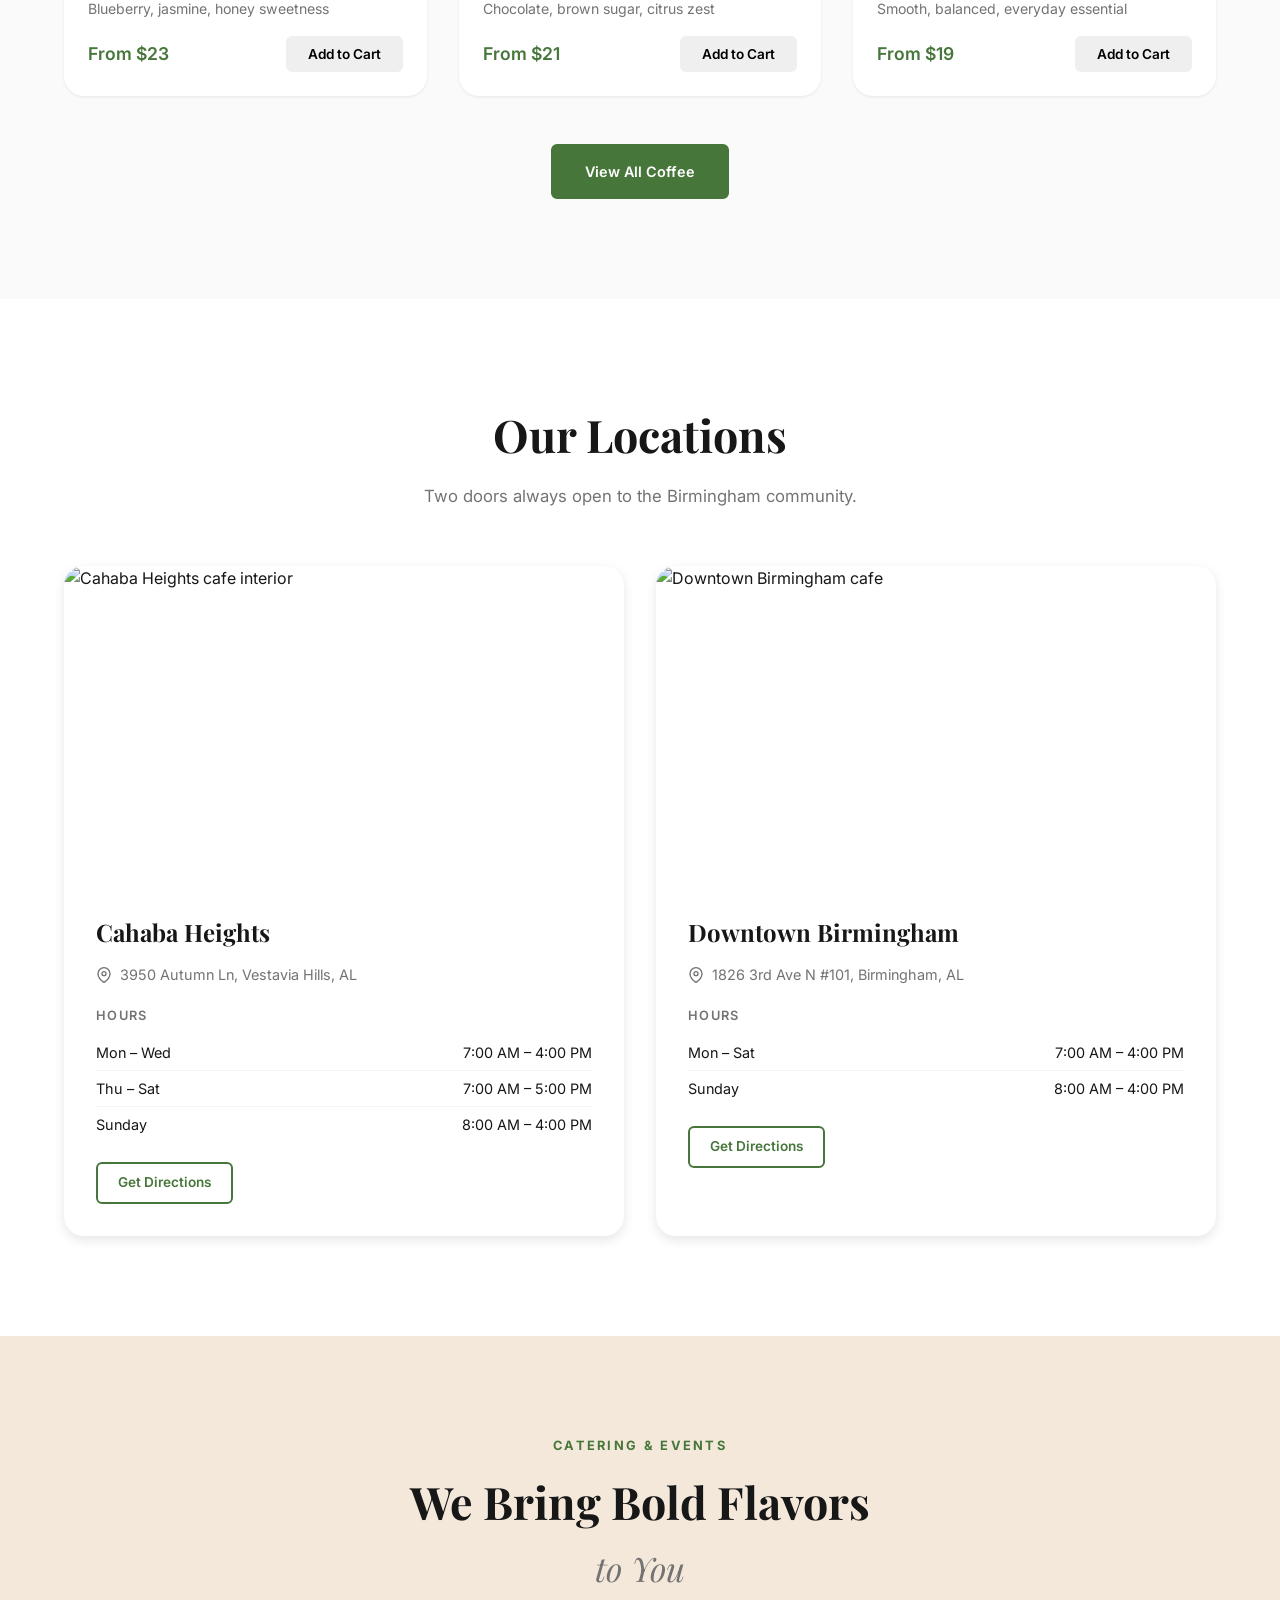
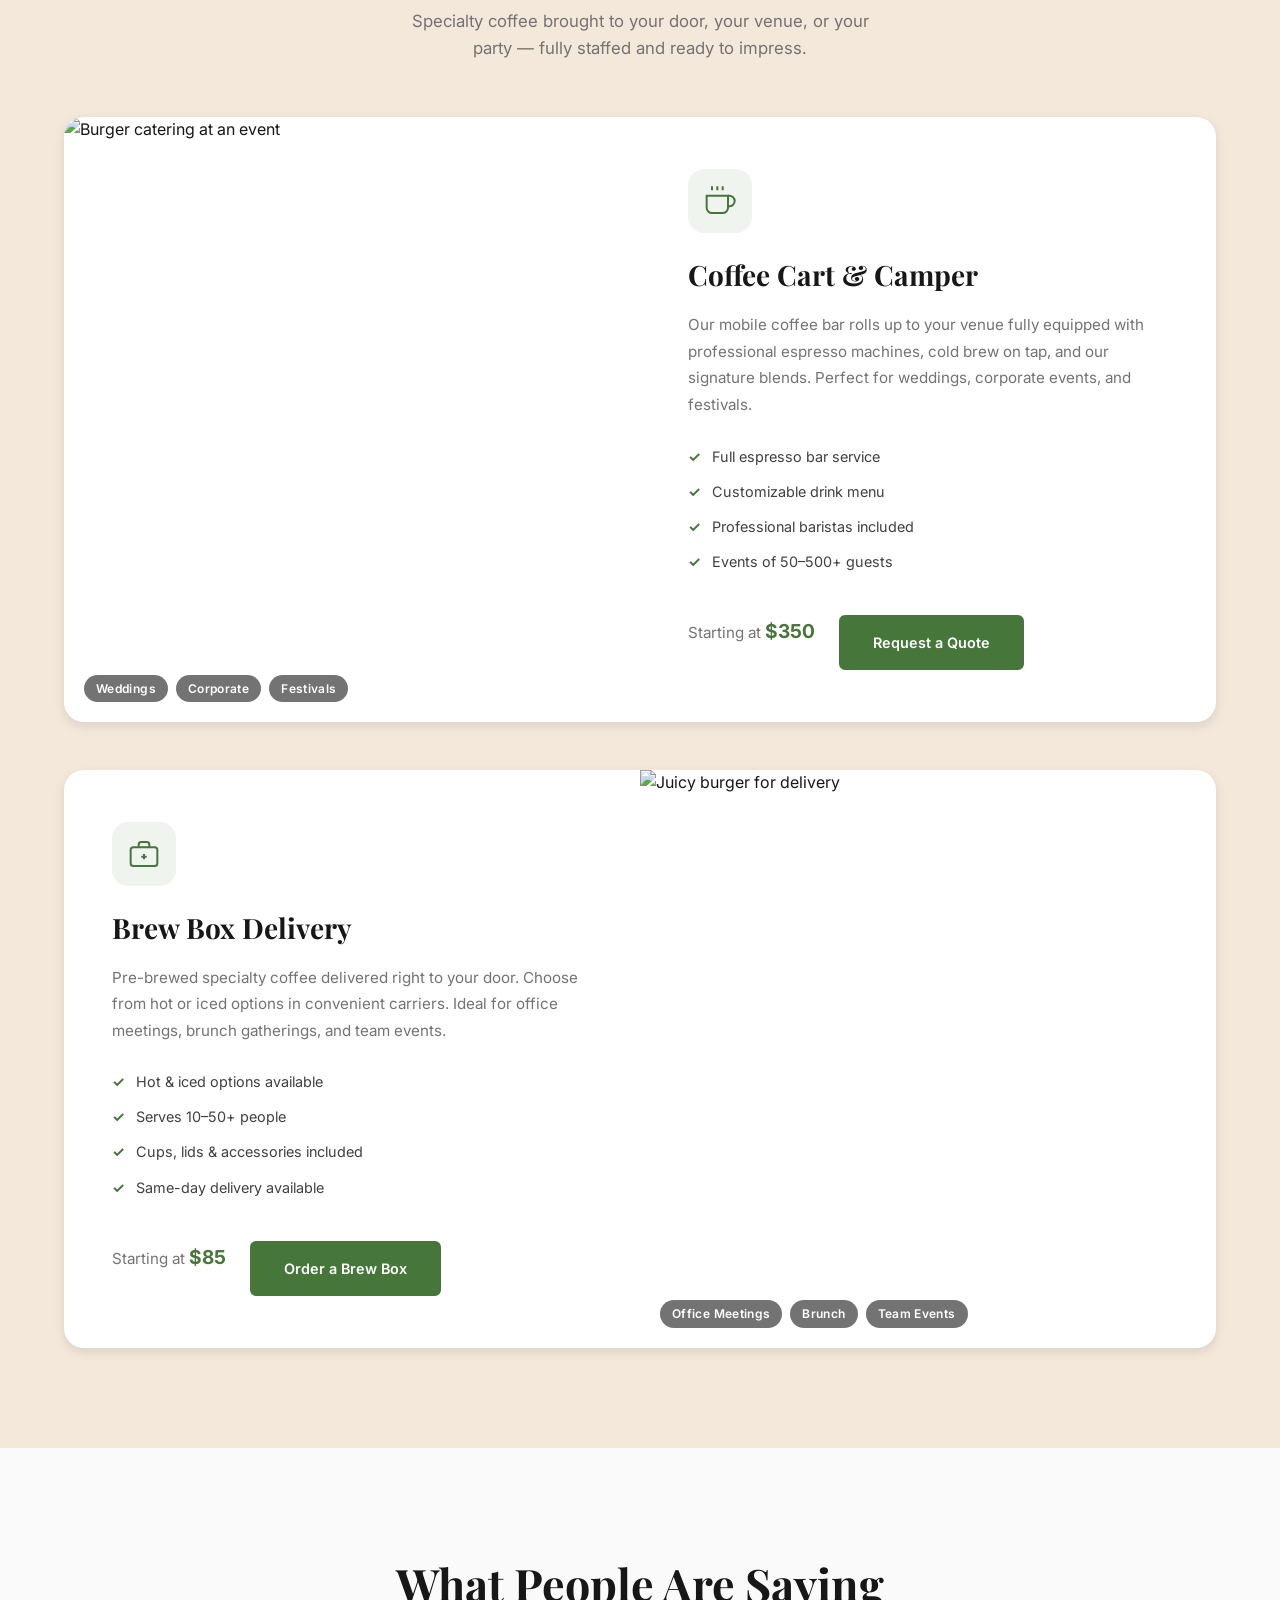
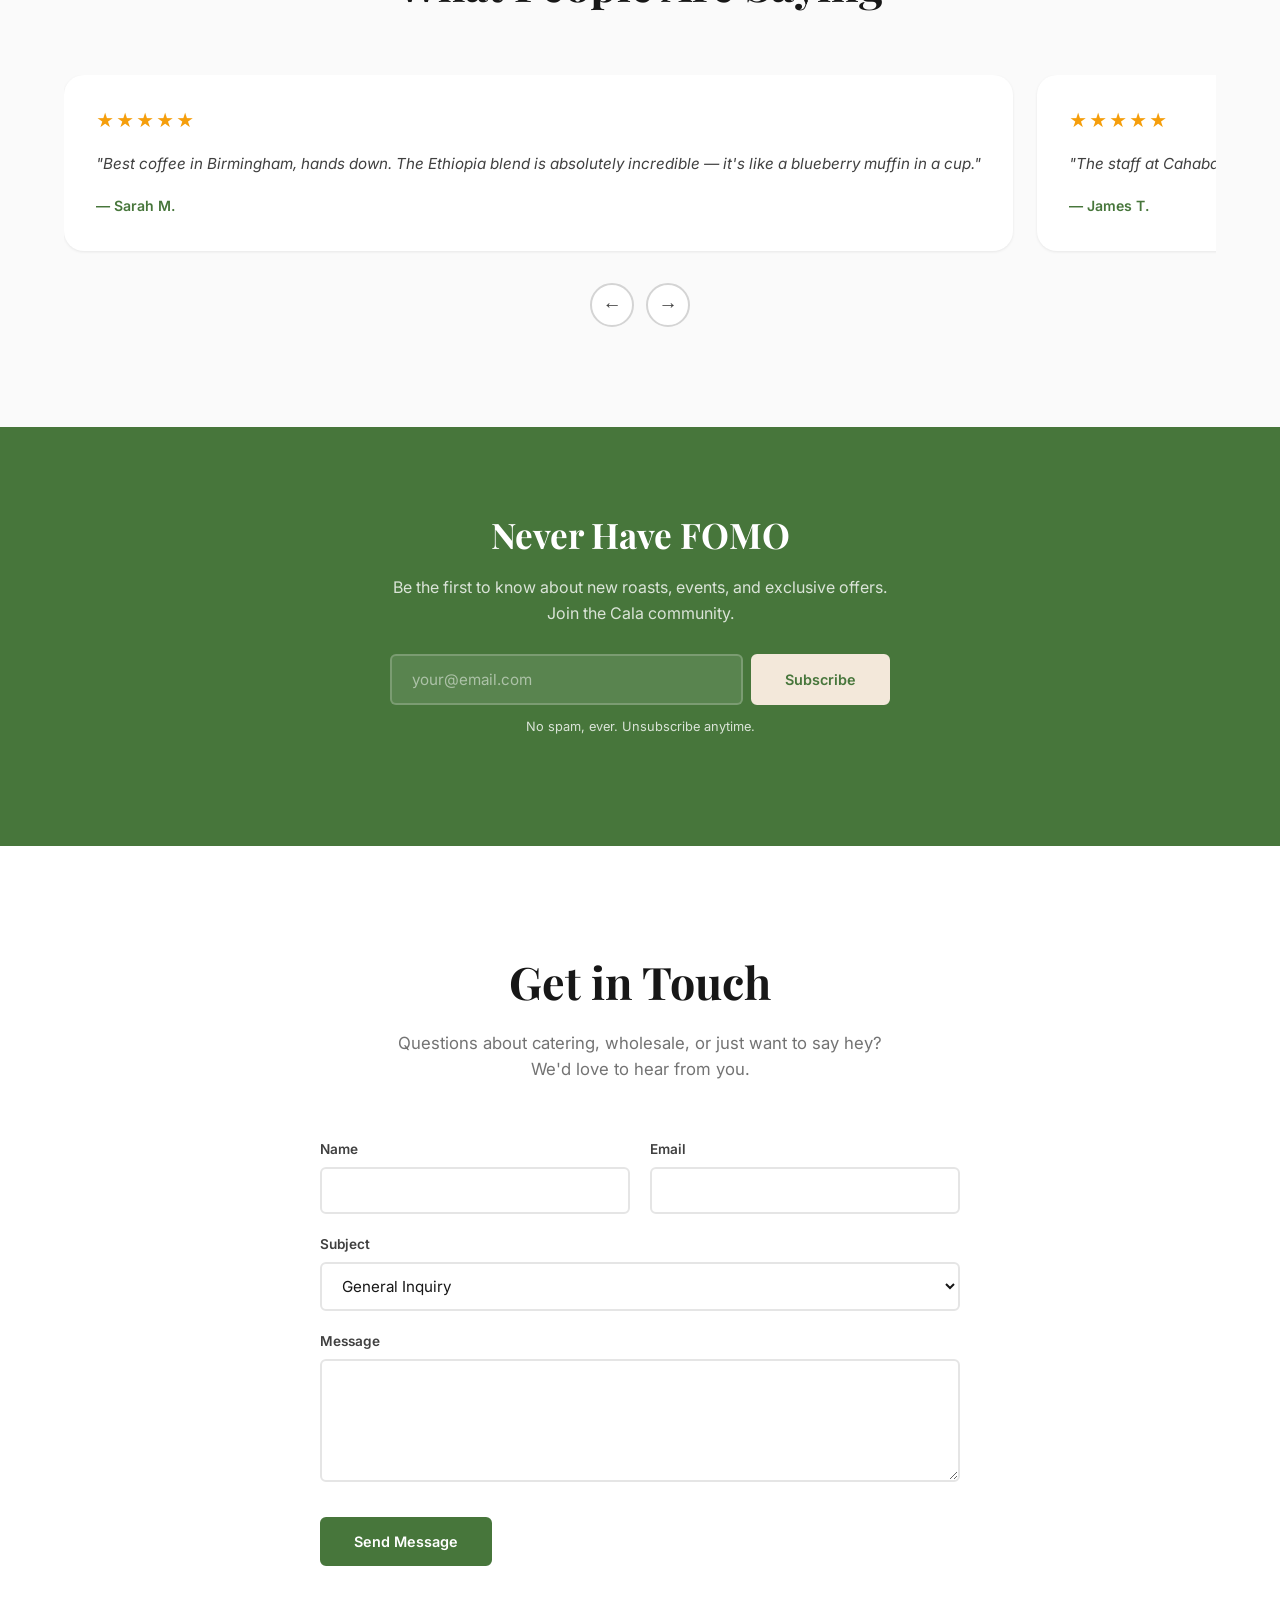
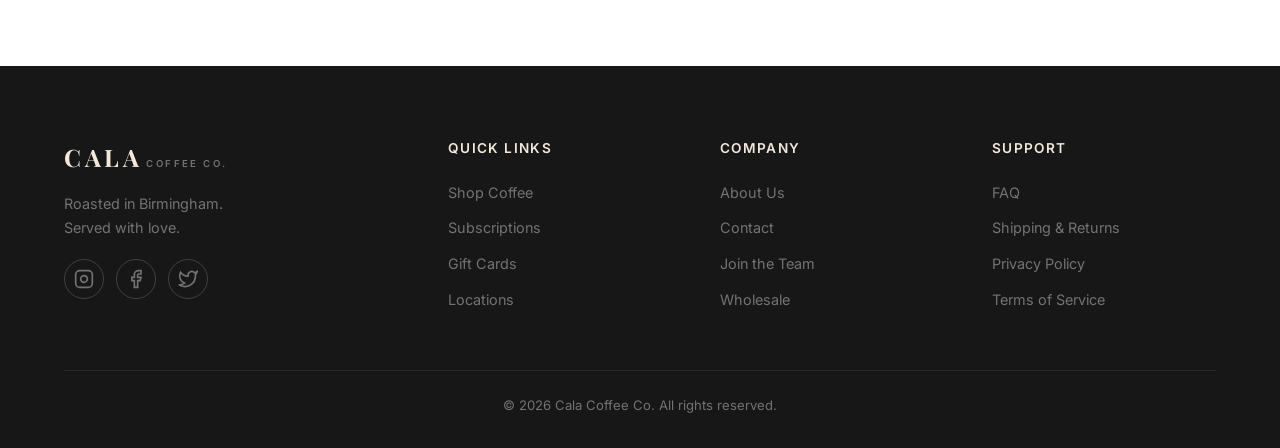
==== commit 90077254: "Redesign catering section with split image/content layout - Replace plain cards with full-height pho" ====
--- a/index.html
+++ b/index.html
@@ -201,38 +201,70 @@
   <section class="section catering-section" id="catering">
     <div class="container">
       <div class="section-header">
-        <h2 class="section-title">Catering &amp; Events</h2>
-        <p class="section-subtitle">Bring the Cala experience to your next event, meeting, or celebration.</p>
-      </div>
-      <div class="catering-grid">
-        <div class="catering-card" id="coffee-cart">
-          <div class="catering-icon">
-            <svg width="48" height="48" viewBox="0 0 24 24" fill="none" stroke="currentColor" stroke-width="1.5"><path d="M18 8h1a4 4 0 0 1 0 8h-1"/><path d="M2 8h16v9a4 4 0 0 1-4 4H6a4 4 0 0 1-4-4V8z"/><line x1="6" y1="1" x2="6" y2="4"/><line x1="10" y1="1" x2="10" y2="4"/><line x1="14" y1="1" x2="14" y2="4"/></svg>
-          </div>
-          <h3>Coffee Cart &amp; Camper</h3>
-          <p>Our mobile coffee bar rolls up to your venue fully equipped with professional espresso machines, cold brew on tap, and our signature blends. Perfect for weddings, corporate events, and festivals.</p>
-          <ul class="catering-features">
-            <li>Full espresso bar service</li>
-            <li>Customizable drink menu</li>
-            <li>Professional baristas included</li>
-            <li>Events of 50&ndash;500+ guests</li>
-          </ul>
-          <a href="#contact" class="btn btn-primary">Request a Quote</a>
-        </div>
-        <div class="catering-card" id="brew-box">
-          <div class="catering-icon">
-            <svg width="48" height="48" viewBox="0 0 24 24" fill="none" stroke="currentColor" stroke-width="1.5"><rect x="2" y="7" width="20" height="14" rx="2" ry="2"/><path d="M16 7V5a2 2 0 0 0-2-2h-4a2 2 0 0 0-2 2v2"/><line x1="12" y1="12" x2="12" y2="16"/><line x1="10" y1="14" x2="14" y2="14"/></svg>
-          </div>
-          <h3>Brew Box Delivery</h3>
-          <p>Pre-brewed specialty coffee delivered right to your door. Choose from hot or iced options in convenient carriers. Ideal for office meetings, brunch gatherings, and team events.</p>
-          <ul class="catering-features">
-            <li>Hot &amp; iced options available</li>
-            <li>Serves 10&ndash;50+ people</li>
-            <li>Cups, lids &amp; accessories included</li>
-            <li>Same-day delivery available</li>
-          </ul>
-          <a href="#contact" class="btn btn-primary">Order a Brew Box</a>
-        </div>
+        <p class="section-eyebrow">Catering &amp; Events</p>
+        <h2 class="section-title">We Bring Bold Flavors<br><span class="section-title-sub">to You</span></h2>
+        <p class="section-subtitle">Specialty coffee brought to your door, your venue, or your party &mdash; fully staffed and ready to impress.</p>
+      </div>
+      <div class="catering-options">
+
+        <!-- Coffee Cart -->
+        <div class="catering-option" id="coffee-cart">
+          <div class="catering-option-image">
+            <img src="https://images.unsplash.com/photo-1555396273-367ea4eb4db5?w=800&q=80" alt="Burger catering at an event" loading="lazy">
+            <div class="catering-option-tags">
+              <span>Weddings</span>
+              <span>Corporate</span>
+              <span>Festivals</span>
+            </div>
+          </div>
+          <div class="catering-option-content">
+            <div class="catering-icon">
+              <svg width="32" height="32" viewBox="0 0 24 24" fill="none" stroke="currentColor" stroke-width="1.5"><path d="M18 8h1a4 4 0 0 1 0 8h-1"/><path d="M2 8h16v9a4 4 0 0 1-4 4H6a4 4 0 0 1-4-4V8z"/><line x1="6" y1="1" x2="6" y2="4"/><line x1="10" y1="1" x2="10" y2="4"/><line x1="14" y1="1" x2="14" y2="4"/></svg>
+            </div>
+            <h3>Coffee Cart &amp; Camper</h3>
+            <p>Our mobile coffee bar rolls up to your venue fully equipped with professional espresso machines, cold brew on tap, and our signature blends. Perfect for weddings, corporate events, and festivals.</p>
+            <ul class="catering-features">
+              <li>Full espresso bar service</li>
+              <li>Customizable drink menu</li>
+              <li>Professional baristas included</li>
+              <li>Events of 50&ndash;500+ guests</li>
+            </ul>
+            <div class="catering-option-footer">
+              <p class="catering-pricing">Starting at <strong>$350</strong></p>
+              <a href="#contact" class="btn btn-primary">Request a Quote</a>
+            </div>
+          </div>
+        </div>
+
+        <!-- Brew Box -->
+        <div class="catering-option catering-option-reverse" id="brew-box">
+          <div class="catering-option-image">
+            <img src="https://images.unsplash.com/photo-1568901346375-23c9450c58cd?w=800&q=80" alt="Juicy burger for delivery" loading="lazy">
+            <div class="catering-option-tags">
+              <span>Office Meetings</span>
+              <span>Brunch</span>
+              <span>Team Events</span>
+            </div>
+          </div>
+          <div class="catering-option-content">
+            <div class="catering-icon">
+              <svg width="32" height="32" viewBox="0 0 24 24" fill="none" stroke="currentColor" stroke-width="1.5"><rect x="2" y="7" width="20" height="14" rx="2" ry="2"/><path d="M16 7V5a2 2 0 0 0-2-2h-4a2 2 0 0 0-2 2v2"/><line x1="12" y1="12" x2="12" y2="16"/><line x1="10" y1="14" x2="14" y2="14"/></svg>
+            </div>
+            <h3>Brew Box Delivery</h3>
+            <p>Pre-brewed specialty coffee delivered right to your door. Choose from hot or iced options in convenient carriers. Ideal for office meetings, brunch gatherings, and team events.</p>
+            <ul class="catering-features">
+              <li>Hot &amp; iced options available</li>
+              <li>Serves 10&ndash;50+ people</li>
+              <li>Cups, lids &amp; accessories included</li>
+              <li>Same-day delivery available</li>
+            </ul>
+            <div class="catering-option-footer">
+              <p class="catering-pricing">Starting at <strong>$85</strong></p>
+              <a href="#contact" class="btn btn-primary">Order a Brew Box</a>
+            </div>
+          </div>
+        </div>
+
       </div>
     </div>
   </section>
--- a/styles.css
+++ b/styles.css
@@ -450,6 +450,24 @@
   margin: 0 auto;
 }
 
+.section-eyebrow {
+  font-size: 0.8rem;
+  font-weight: 700;
+  letter-spacing: 0.18em;
+  text-transform: uppercase;
+  color: var(--green);
+  margin-bottom: 10px;
+}
+
+.section-title-sub {
+  display: block;
+  font-weight: 400;
+  font-style: italic;
+  font-size: 0.75em;
+  color: var(--gray-500);
+  margin-top: 4px;
+}
+
 .section-cta {
   text-align: center;
   margin-top: 48px;
@@ -665,48 +683,101 @@
   background: var(--cream);
 }
 
-.catering-grid {
+.catering-options {
+  display: flex;
+  flex-direction: column;
+  gap: 48px;
+}
+
+.catering-option {
   display: grid;
-  grid-template-columns: repeat(2, 1fr);
-  gap: 32px;
-}
-
-.catering-card {
+  grid-template-columns: 1fr 1fr;
+  border-radius: var(--radius-lg);
+  overflow: hidden;
+  box-shadow: var(--shadow-md);
   background: var(--white);
-  border-radius: var(--radius-lg);
-  padding: 40px;
-  box-shadow: var(--shadow-sm);
-  transition: transform var(--transition), box-shadow var(--transition);
-}
-
-.catering-card:hover {
-  transform: translateY(-4px);
+  transition: box-shadow var(--transition);
+}
+
+.catering-option:hover {
   box-shadow: var(--shadow-lg);
 }
 
-.catering-icon {
-  width: 80px;
-  height: 80px;
-  border-radius: 50%;
+.catering-option-reverse {
+  direction: rtl;
+}
+
+.catering-option-reverse > * {
+  direction: ltr;
+}
+
+.catering-option-image {
+  position: relative;
+  min-height: 420px;
+  overflow: hidden;
+}
+
+.catering-option-image img {
+  width: 100%;
+  height: 100%;
+  object-fit: cover;
+  transition: transform 0.5s ease;
+}
+
+.catering-option:hover .catering-option-image img {
+  transform: scale(1.04);
+}
+
+.catering-option-tags {
+  position: absolute;
+  bottom: 20px;
+  left: 20px;
+  display: flex;
+  gap: 8px;
+  flex-wrap: wrap;
+}
+
+.catering-option-tags span {
+  background: rgba(0, 0, 0, 0.55);
+  backdrop-filter: blur(4px);
+  color: var(--white);
+  font-size: 0.75rem;
+  font-weight: 600;
+  padding: 4px 12px;
+  border-radius: 20px;
+  letter-spacing: 0.03em;
+}
+
+.catering-option-content {
+  padding: 52px 48px;
+  display: flex;
+  flex-direction: column;
+  justify-content: center;
+}
+
+.catering-option-content .catering-icon {
+  width: 64px;
+  height: 64px;
+  border-radius: 16px;
   background: rgba(71, 118, 59, 0.08);
   display: flex;
   align-items: center;
   justify-content: center;
   color: var(--green);
-  margin-bottom: 24px;
-}
-
-.catering-card h3 {
+  margin-bottom: 20px;
+}
+
+.catering-option-content h3 {
   font-family: var(--font-display);
-  font-size: 1.4rem;
+  font-size: 1.75rem;
   font-weight: 700;
-  margin-bottom: 12px;
-}
-
-.catering-card p {
+  margin-bottom: 14px;
+}
+
+.catering-option-content p {
   color: var(--gray-500);
   font-size: 0.95rem;
-  line-height: 1.7;
+  line-height: 1.75;
   margin-bottom: 20px;
 }
 
@@ -727,6 +798,25 @@
   position: absolute;
   left: 0;
   color: var(--green);
+  font-weight: 700;
+}
+
+.catering-option-footer {
+  display: flex;
+  align-items: center;
+  gap: 24px;
+  margin-top: 8px;
+}
+
+.catering-pricing {
+  font-size: 0.9rem;
+  color: var(--gray-500);
+  white-space: nowrap;
+}
+
+.catering-pricing strong {
+  color: var(--green);
+  font-size: 1.2rem;
   font-weight: 700;
 }
 
@@ -1273,9 +1363,31 @@
     margin: 0 auto;
   }
 
-  .locations-grid,
-  .catering-grid {
+  .locations-grid {
     grid-template-columns: 1fr;
+  }
+
+  .catering-option {
+    grid-template-columns: 1fr;
+    direction: ltr;
+  }
+
+  .catering-option-reverse {
+    direction: ltr;
+  }
+
+  .catering-option-image {
+    min-height: 260px;
+  }
+
+  .catering-option-content {
+    padding: 32px 24px;
+  }
+
+  .catering-option-footer {
+    flex-direction: column;
+    align-items: flex-start;
+    gap: 12px;
   }
 
   .testimonial-card {
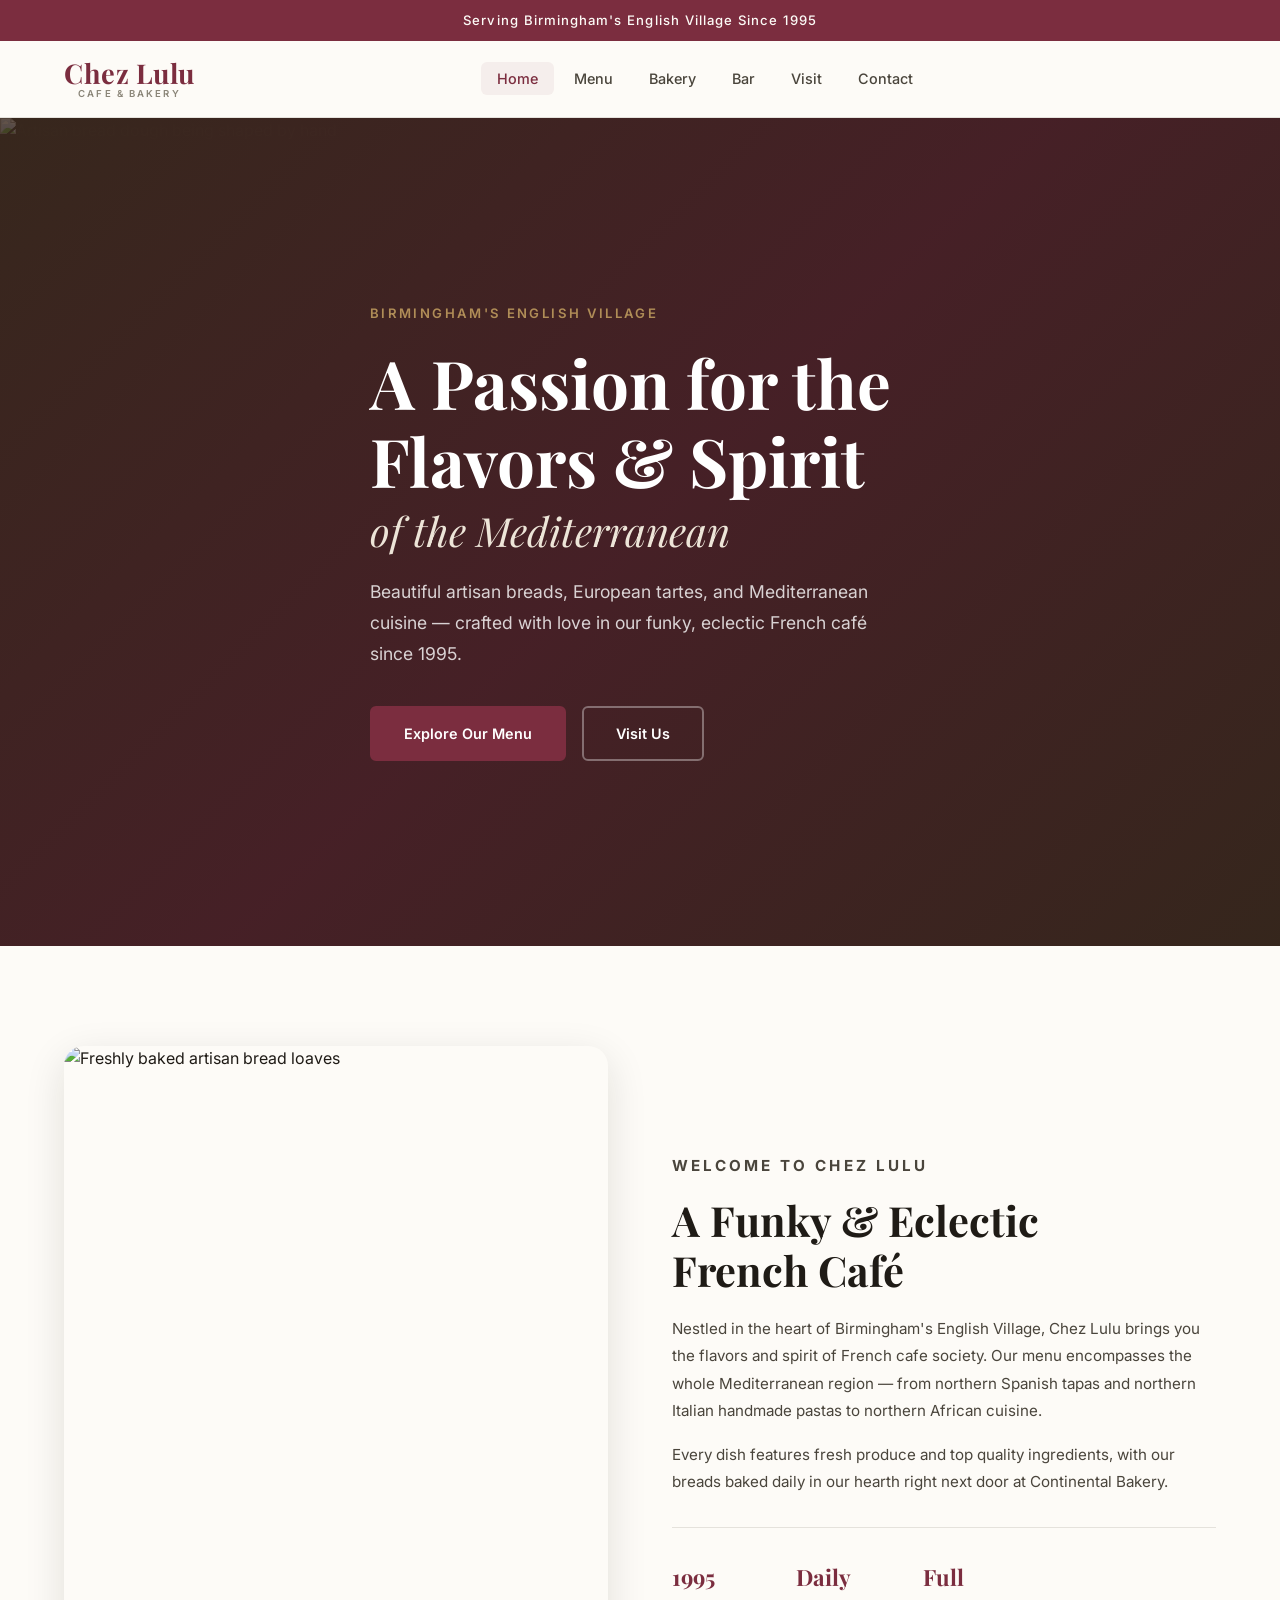
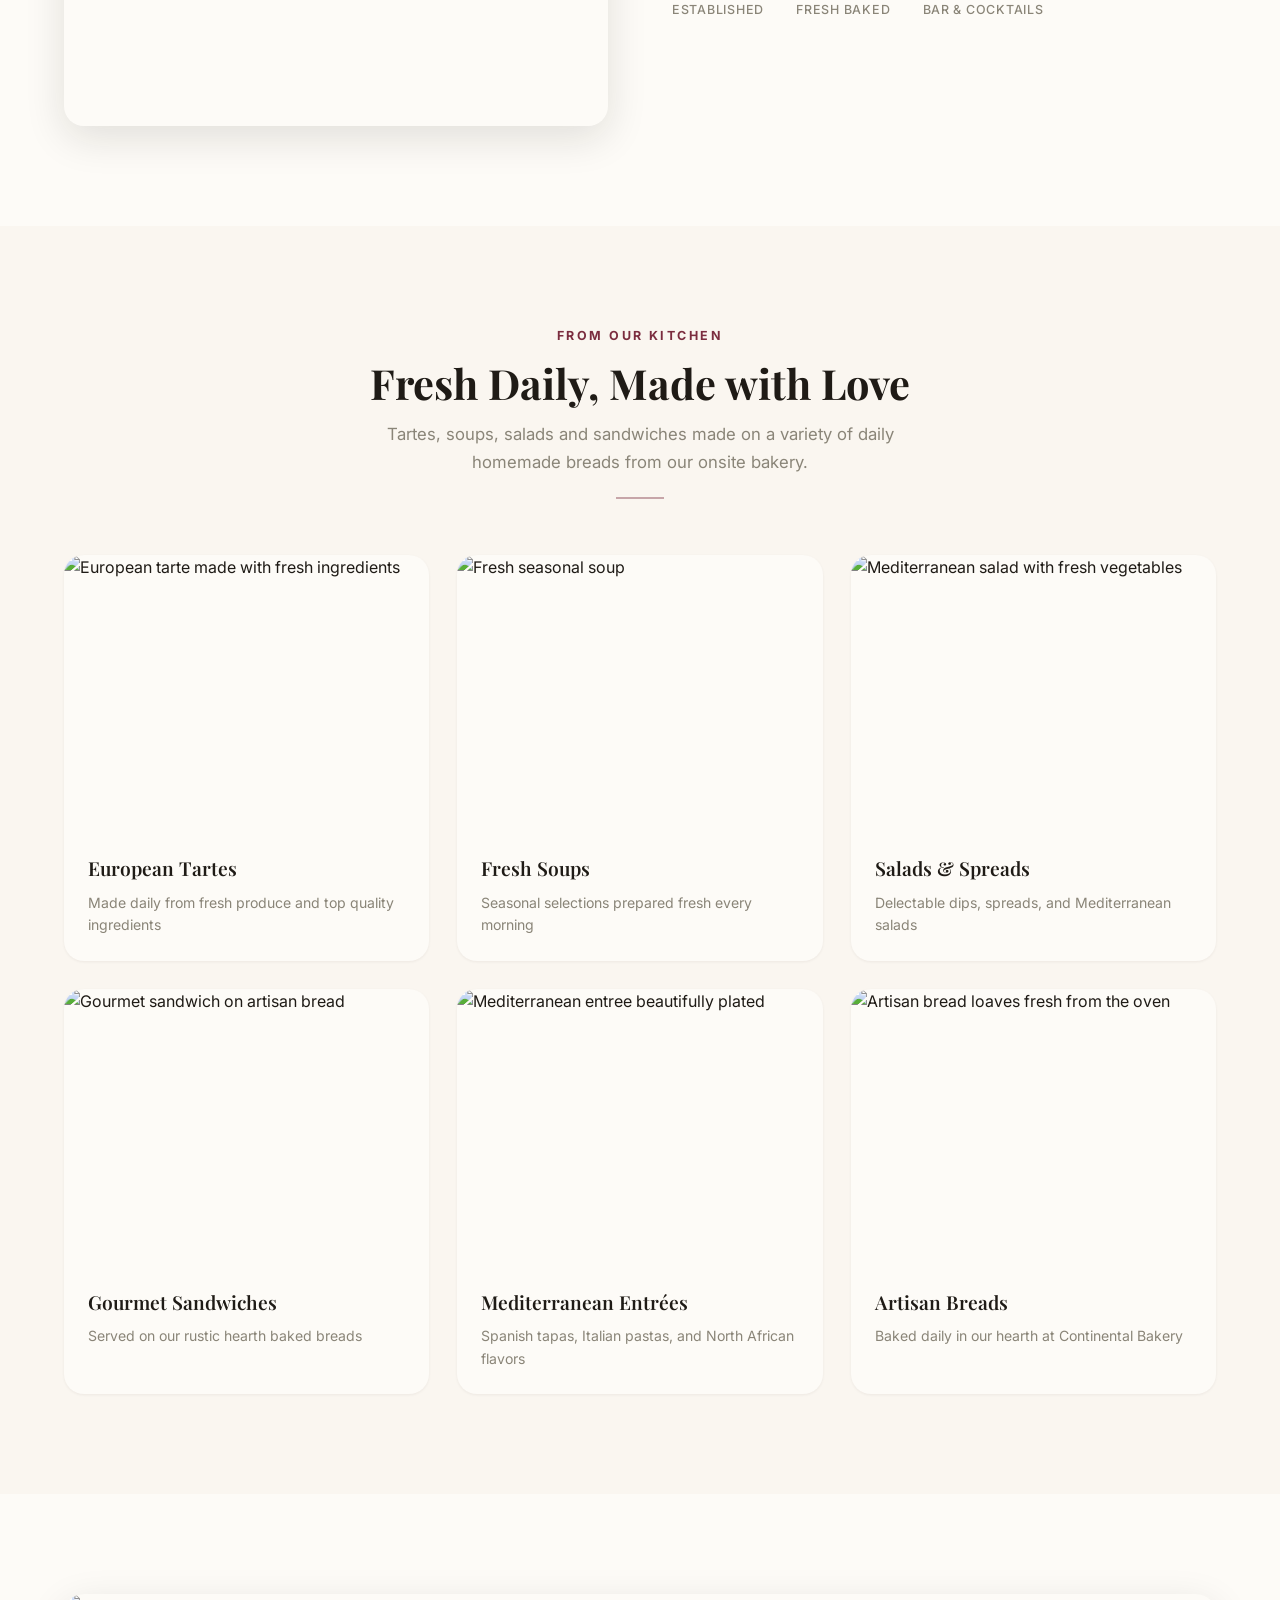
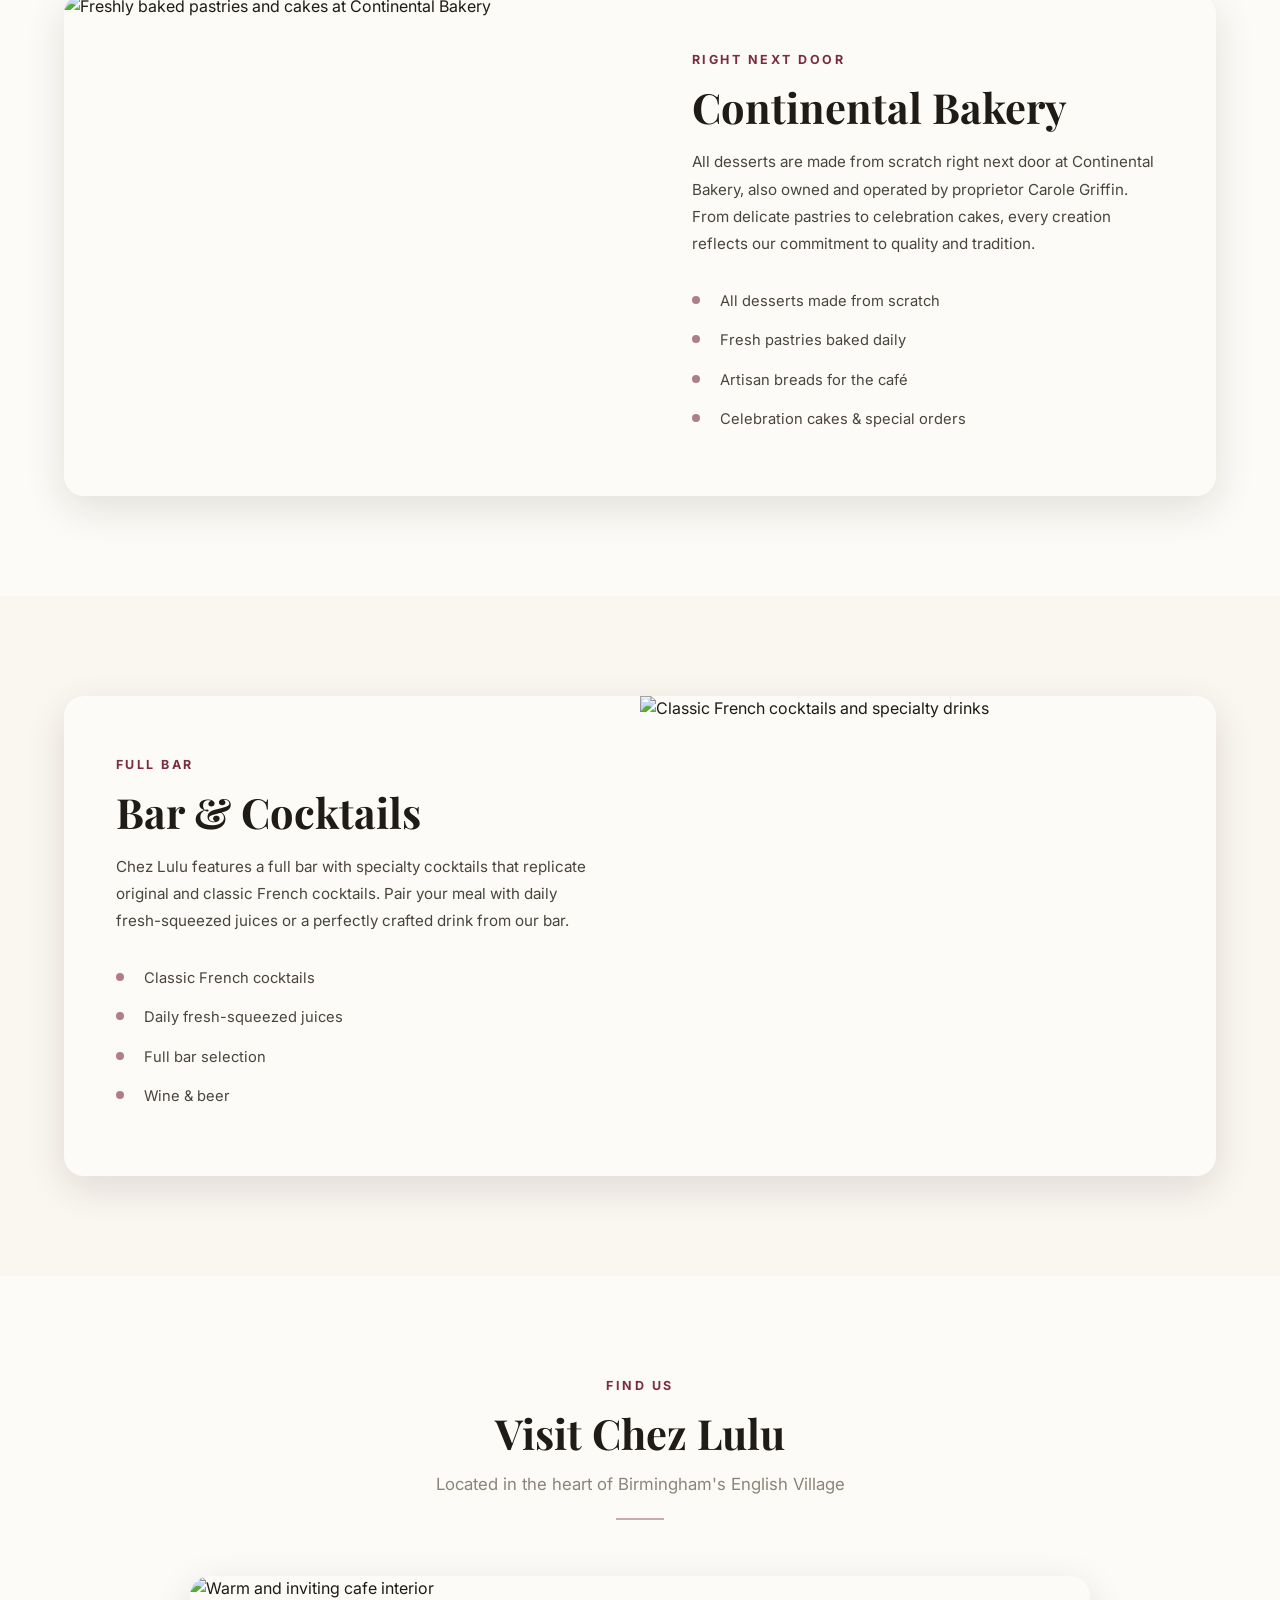
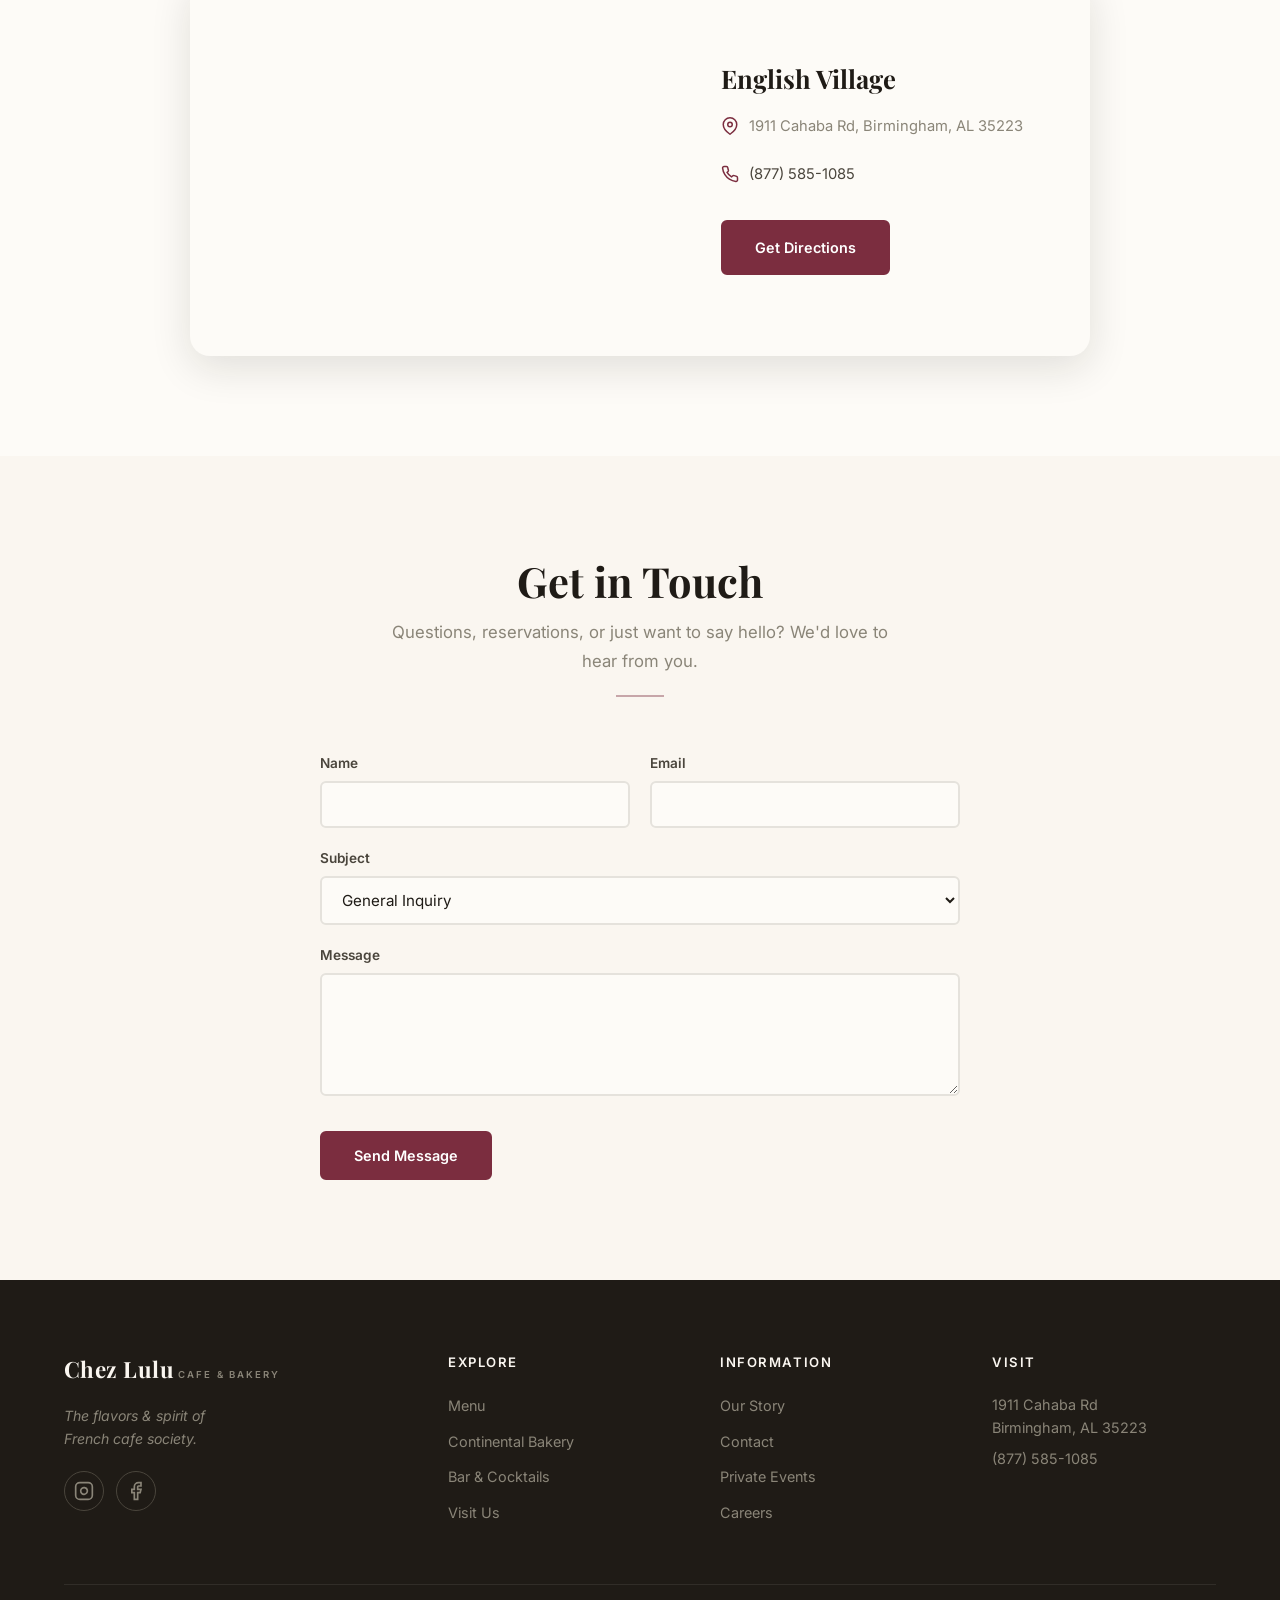
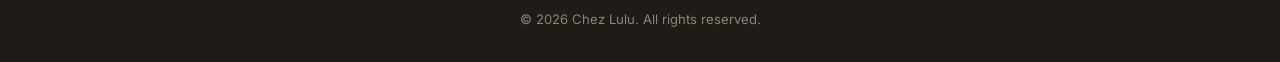
==== commit 2c290627: "Add Chez Lulu cafe & bakery site redesign Replace Homecoming Coffee with Chez Lulu - a French cafe a" ====
--- a/index.html
+++ b/index.html
@@ -3,53 +3,38 @@
 <head>
   <meta charset="UTF-8">
   <meta name="viewport" content="width=device-width, initial-scale=1.0">
-  <title>Cala Coffee Co. | Birmingham's Local Coffee Roaster</title>
-  <meta name="description" content="Cala Coffee Co. — Birmingham, Alabama's community-driven coffee roaster. Specialty coffee, catering, and two welcoming locations.">
+  <title>Chez Lulu | Cafe & Bakery — Birmingham, AL</title>
+  <meta name="description" content="Chez Lulu — Birmingham's beloved French cafe in English Village. Artisan breads, Mediterranean cuisine, European tartes, and classic French cocktails since 1995.">
   <link rel="stylesheet" href="styles.css">
   <link rel="preconnect" href="https://fonts.googleapis.com">
   <link rel="preconnect" href="https://fonts.gstatic.com" crossorigin>
-  <link href="https://fonts.googleapis.com/css2?family=Playfair+Display:wght@400;600;700&family=Inter:wght@300;400;500;600&display=swap" rel="stylesheet">
+  <link href="https://fonts.googleapis.com/css2?family=Playfair+Display:ital,wght@0,400;0,500;0,600;0,700;1,400;1,500;1,600&family=Inter:wght@300;400;500;600&display=swap" rel="stylesheet">
 </head>
 <body>
+
   <!-- Announcement Bar -->
   <div class="announcement-bar">
-    <p>FREE Shipping on Orders Over $45 &mdash; Roasted Fresh &amp; Shipped Weekly</p>
+    <p>Serving Birmingham's English Village Since 1995</p>
   </div>
 
   <!-- Header -->
   <header class="header" id="header">
     <div class="container header-inner">
       <a href="index.html" class="logo">
-        <span class="logo-text">CALA</span>
-        <span class="logo-sub">COFFEE CO.</span>
+        <span class="logo-text">Chez Lulu</span>
+        <span class="logo-sub">Cafe &amp; Bakery</span>
       </a>
       <nav class="nav" id="nav">
         <ul class="nav-list">
-          <li><a href="index.html" class="nav-link active">Home</a></li>
-          <li class="has-dropdown">
-            <a href="#locations" class="nav-link">Locations</a>
-            <ul class="dropdown">
-              <li><a href="#cahaba">Cahaba Heights</a></li>
-              <li><a href="#downtown">Downtown BHM</a></li>
-            </ul>
-          </li>
-          <li><a href="shop.html" class="nav-link">Shop</a></li>
-          <li class="has-dropdown">
-            <a href="#catering" class="nav-link">Catering</a>
-            <ul class="dropdown">
-              <li><a href="#coffee-cart">Coffee Cart</a></li>
-              <li><a href="#brew-box">Brew Box</a></li>
-            </ul>
-          </li>
-          <li><a href="about.html" class="nav-link">About Us</a></li>
-          <li><a href="shop.html#gift-cards" class="nav-link">Gift Cards</a></li>
+          <li><a href="#" class="nav-link active">Home</a></li>
+          <li><a href="#menu" class="nav-link">Menu</a></li>
+          <li><a href="#bakery" class="nav-link">Bakery</a></li>
+          <li><a href="#bar" class="nav-link">Bar</a></li>
+          <li><a href="#visit" class="nav-link">Visit</a></li>
+          <li><a href="#contact" class="nav-link">Contact</a></li>
         </ul>
       </nav>
       <div class="header-actions">
-        <button class="cart-btn" id="cartBtn" aria-label="Shopping cart">
-          <svg width="24" height="24" viewBox="0 0 24 24" fill="none" stroke="currentColor" stroke-width="2"><circle cx="9" cy="21" r="1"/><circle cx="20" cy="21" r="1"/><path d="M1 1h4l2.68 13.39a2 2 0 0 0 2 1.61h9.72a2 2 0 0 0 2-1.61L23 6H6"/></svg>
-          <span class="cart-count" id="cartCount">0</span>
-        </button>
         <button class="mobile-toggle" id="mobileToggle" aria-label="Toggle menu" aria-expanded="false">
           <span></span>
           <span></span>
@@ -62,266 +47,198 @@
   <!-- Mobile Menu -->
   <div class="mobile-menu" id="mobileMenu">
     <ul class="mobile-nav-list">
-      <li><a href="index.html">Home</a></li>
-      <li><a href="#locations">Locations</a></li>
-      <li><a href="shop.html">Shop</a></li>
-      <li><a href="#catering">Catering</a></li>
-      <li><a href="about.html">About Us</a></li>
-      <li><a href="shop.html#gift-cards">Gift Cards</a></li>
+      <li><a href="#">Home</a></li>
+      <li><a href="#menu">Menu</a></li>
+      <li><a href="#bakery">Bakery</a></li>
+      <li><a href="#bar">Bar</a></li>
+      <li><a href="#visit">Visit</a></li>
+      <li><a href="#contact">Contact</a></li>
     </ul>
   </div>
 
   <!-- Hero Section -->
   <section class="hero">
-    <video class="hero-video" autoplay muted loop playsinline>
-      <source src="https://assets.mixkit.co/videos/3571/3571-720.mp4" type="video/mp4">
-    </video>
+    <img class="hero-bg" src="https://images.unsplash.com/photo-1556471013-0001958d2f12?w=1920&q=80" alt="Artisan bread dough being shaped by hand" loading="eager">
     <div class="hero-overlay"></div>
     <div class="container hero-content">
-      <p class="hero-tag">Birmingham's Community Coffee Roaster</p>
-      <h1 class="hero-title">Work in Progress<br><span>&mdash; Aren't We All?</span></h1>
-      <p class="hero-desc">Specialty coffee roasted with intention, served with heart. Every cup tells a story of community, craft, and connection.</p>
+      <p class="hero-tag">Birmingham's English Village</p>
+      <h1 class="hero-title">A Passion for the<br>Flavors &amp; Spirit<br><span>of the Mediterranean</span></h1>
+      <p class="hero-desc">Beautiful artisan breads, European tartes, and Mediterranean cuisine &mdash; crafted with love in our funky, eclectic French caf&eacute; since 1995.</p>
       <div class="hero-actions">
-        <a href="shop.html" class="btn btn-primary">Shop Coffee</a>
-        <a href="#locations" class="btn btn-outline">Find a Location</a>
-      </div>
-    </div>
-  </section>
-
-  <!-- Featured Products -->
-  <section class="section products-section" id="products">
+        <a href="#menu" class="btn btn-primary">Explore Our Menu</a>
+        <a href="#visit" class="btn btn-outline">Visit Us</a>
+      </div>
+    </div>
+  </section>
+
+  <!-- About / Welcome -->
+  <section class="section about-section" id="about">
+    <div class="container">
+      <div class="about-grid">
+        <div class="about-image">
+          <img src="https://images.unsplash.com/photo-1509440159596-0249088772ff?w=800&q=80" alt="Freshly baked artisan bread loaves" loading="lazy">
+        </div>
+        <div class="about-content">
+          <p class="section-eyebrow">Welcome to Chez Lulu</p>
+          <h2 class="section-title">A Funky &amp; Eclectic<br>French Caf&eacute;</h2>
+          <p>Nestled in the heart of Birmingham's English Village, Chez Lulu brings you the flavors and spirit of French cafe society. Our menu encompasses the whole Mediterranean region &mdash; from northern Spanish tapas and northern Italian handmade pastas to northern African cuisine.</p>
+          <p>Every dish features fresh produce and top quality ingredients, with our breads baked daily in our hearth right next door at Continental Bakery.</p>
+          <div class="about-stats">
+            <div class="about-stat">
+              <span class="about-stat-value">1995</span>
+              <span class="about-stat-label">Established</span>
+            </div>
+            <div class="about-stat">
+              <span class="about-stat-value">Daily</span>
+              <span class="about-stat-label">Fresh Baked</span>
+            </div>
+            <div class="about-stat">
+              <span class="about-stat-value">Full</span>
+              <span class="about-stat-label">Bar &amp; Cocktails</span>
+            </div>
+          </div>
+        </div>
+      </div>
+    </div>
+  </section>
+
+  <!-- Menu Highlights -->
+  <section class="section menu-section" id="menu">
     <div class="container">
       <div class="section-header">
-        <h2 class="section-title">Fresh Roasted Favorites</h2>
-        <p class="section-subtitle">Small-batch roasted weekly in Birmingham, AL. Always fresh, always exceptional.</p>
-      </div>
-      <div class="products-grid">
-        <div class="product-card" data-product="ethiopia">
-          <div class="product-badge">Popular</div>
-          <div class="product-image">
-            <img src="https://images.unsplash.com/photo-1511920170033-f8396924c348?w=600&q=80" alt="Ethiopia coffee beans" loading="lazy">
-          </div>
-          <div class="product-info">
-            <h3 class="product-name">Ethiopia</h3>
-            <p class="product-notes">Blueberry, jasmine, honey sweetness</p>
-            <div class="product-footer">
-              <span class="product-price">From $23</span>
-              <button class="btn btn-sm add-to-cart" data-name="Ethiopia" data-price="23">Add to Cart</button>
+        <p class="section-eyebrow">From Our Kitchen</p>
+        <h2 class="section-title">Fresh Daily, Made with Love</h2>
+        <p class="section-subtitle">Tartes, soups, salads and sandwiches made on a variety of daily homemade breads from our onsite bakery.</p>
+      </div>
+      <div class="menu-grid">
+        <div class="menu-card">
+          <div class="menu-card-image">
+            <img src="https://images.unsplash.com/photo-1519915028121-7d3463d20b13?w=600&q=80" alt="European tarte made with fresh ingredients" loading="lazy">
+          </div>
+          <div class="menu-card-content">
+            <h3>European Tartes</h3>
+            <p>Made daily from fresh produce and top quality ingredients</p>
+          </div>
+        </div>
+        <div class="menu-card">
+          <div class="menu-card-image">
+            <img src="https://images.unsplash.com/photo-1547592166-23ac45744acd?w=600&q=80" alt="Fresh seasonal soup" loading="lazy">
+          </div>
+          <div class="menu-card-content">
+            <h3>Fresh Soups</h3>
+            <p>Seasonal selections prepared fresh every morning</p>
+          </div>
+        </div>
+        <div class="menu-card">
+          <div class="menu-card-image">
+            <img src="https://images.unsplash.com/photo-1512621776951-a57141f2eefd?w=600&q=80" alt="Mediterranean salad with fresh vegetables" loading="lazy">
+          </div>
+          <div class="menu-card-content">
+            <h3>Salads &amp; Spreads</h3>
+            <p>Delectable dips, spreads, and Mediterranean salads</p>
+          </div>
+        </div>
+        <div class="menu-card">
+          <div class="menu-card-image">
+            <img src="https://images.unsplash.com/photo-1528735602780-2552fd46c7af?w=600&q=80" alt="Gourmet sandwich on artisan bread" loading="lazy">
+          </div>
+          <div class="menu-card-content">
+            <h3>Gourmet Sandwiches</h3>
+            <p>Served on our rustic hearth baked breads</p>
+          </div>
+        </div>
+        <div class="menu-card">
+          <div class="menu-card-image">
+            <img src="https://images.unsplash.com/photo-1414235077428-338989a2e8c0?w=600&q=80" alt="Mediterranean entree beautifully plated" loading="lazy">
+          </div>
+          <div class="menu-card-content">
+            <h3>Mediterranean Entr&eacute;es</h3>
+            <p>Spanish tapas, Italian pastas, and North African flavors</p>
+          </div>
+        </div>
+        <div class="menu-card">
+          <div class="menu-card-image">
+            <img src="https://images.unsplash.com/photo-1549931319-a545dcf3bc73?w=600&q=80" alt="Artisan bread loaves fresh from the oven" loading="lazy">
+          </div>
+          <div class="menu-card-content">
+            <h3>Artisan Breads</h3>
+            <p>Baked daily in our hearth at Continental Bakery</p>
+          </div>
+        </div>
+      </div>
+    </div>
+  </section>
+
+  <!-- Continental Bakery -->
+  <section class="section bakery-section" id="bakery">
+    <div class="container">
+      <div class="split-feature">
+        <div class="split-feature-image">
+          <img src="https://images.unsplash.com/photo-1517433670267-08bbd4be890f?w=900&q=80" alt="Freshly baked pastries and cakes at Continental Bakery" loading="lazy">
+        </div>
+        <div class="split-feature-content">
+          <p class="section-eyebrow">Right Next Door</p>
+          <h2 class="section-title">Continental Bakery</h2>
+          <p class="split-feature-desc">All desserts are made from scratch right next door at Continental Bakery, also owned and operated by proprietor Carole Griffin. From delicate pastries to celebration cakes, every creation reflects our commitment to quality and tradition.</p>
+          <ul class="feature-list">
+            <li>All desserts made from scratch</li>
+            <li>Fresh pastries baked daily</li>
+            <li>Artisan breads for the caf&eacute;</li>
+            <li>Celebration cakes &amp; special orders</li>
+          </ul>
+        </div>
+      </div>
+    </div>
+  </section>
+
+  <!-- Bar & Drinks -->
+  <section class="section bar-section" id="bar">
+    <div class="container">
+      <div class="split-feature split-feature-reverse">
+        <div class="split-feature-image">
+          <img src="https://images.unsplash.com/photo-1514362545857-3bc16c4c7d1b?w=900&q=80" alt="Classic French cocktails and specialty drinks" loading="lazy">
+        </div>
+        <div class="split-feature-content">
+          <p class="section-eyebrow">Full Bar</p>
+          <h2 class="section-title">Bar &amp; Cocktails</h2>
+          <p class="split-feature-desc">Chez Lulu features a full bar with specialty cocktails that replicate original and classic French cocktails. Pair your meal with daily fresh-squeezed juices or a perfectly crafted drink from our bar.</p>
+          <ul class="feature-list">
+            <li>Classic French cocktails</li>
+            <li>Daily fresh-squeezed juices</li>
+            <li>Full bar selection</li>
+            <li>Wine &amp; beer</li>
+          </ul>
+        </div>
+      </div>
+    </div>
+  </section>
+
+  <!-- Visit Us -->
+  <section class="section visit-section" id="visit">
+    <div class="container">
+      <div class="section-header">
+        <p class="section-eyebrow">Find Us</p>
+        <h2 class="section-title">Visit Chez Lulu</h2>
+        <p class="section-subtitle">Located in the heart of Birmingham's English Village</p>
+      </div>
+      <div class="visit-card">
+        <div class="visit-card-image">
+          <img src="https://images.unsplash.com/photo-1554118811-1e0d58224f24?w=900&q=80" alt="Warm and inviting cafe interior" loading="lazy">
+        </div>
+        <div class="visit-card-info">
+          <h3>English Village</h3>
+          <address>
+            <svg width="18" height="18" viewBox="0 0 24 24" fill="none" stroke="currentColor" stroke-width="2"><path d="M21 10c0 7-9 13-9 13s-9-6-9-13a9 9 0 0 1 18 0z"/><circle cx="12" cy="10" r="3"/></svg>
+            1911 Cahaba Rd, Birmingham, AL 35223
+          </address>
+          <div class="visit-contact">
+            <div class="visit-contact-item">
+              <svg width="18" height="18" viewBox="0 0 24 24" fill="none" stroke="currentColor" stroke-width="2"><path d="M22 16.92v3a2 2 0 0 1-2.18 2 19.79 19.79 0 0 1-8.63-3.07 19.5 19.5 0 0 1-6-6 19.79 19.79 0 0 1-3.07-8.67A2 2 0 0 1 4.11 2h3a2 2 0 0 1 2 1.72c.127.96.361 1.903.7 2.81a2 2 0 0 1-.45 2.11L8.09 9.91a16 16 0 0 0 6 6l1.27-1.27a2 2 0 0 1 2.11-.45c.907.339 1.85.573 2.81.7A2 2 0 0 1 22 16.92z"/></svg>
+              <span>(877) 585-1085</span>
             </div>
           </div>
-        </div>
-        <div class="product-card" data-product="guatemala">
-          <div class="product-image">
-            <img src="https://images.unsplash.com/photo-1559525839-b184a4d698c7?w=600&q=80" alt="Guatemala Santa Rosa coffee" loading="lazy">
-          </div>
-          <div class="product-info">
-            <h3 class="product-name">Guatemala Santa Rosa</h3>
-            <p class="product-notes">Chocolate, brown sugar, citrus zest</p>
-            <div class="product-footer">
-              <span class="product-price">From $21</span>
-              <button class="btn btn-sm add-to-cart" data-name="Guatemala Santa Rosa" data-price="21">Add to Cart</button>
-            </div>
-          </div>
-        </div>
-        <div class="product-card" data-product="wip">
-          <div class="product-badge new">New</div>
-          <div class="product-image">
-            <img src="https://images.unsplash.com/photo-1509042239860-f550ce710b93?w=600&q=80" alt="Work In Progress blend coffee" loading="lazy">
-          </div>
-          <div class="product-info">
-            <h3 class="product-name">Work In Progress</h3>
-            <p class="product-notes">Smooth, balanced, everyday essential</p>
-            <div class="product-footer">
-              <span class="product-price">From $19</span>
-              <button class="btn btn-sm add-to-cart" data-name="Work In Progress" data-price="19">Add to Cart</button>
-            </div>
-          </div>
-        </div>
-      </div>
-      <div class="section-cta">
-        <a href="shop.html" class="btn btn-primary">View All Coffee</a>
-      </div>
-    </div>
-  </section>
-
-  <!-- Locations -->
-  <section class="section locations-section" id="locations">
-    <div class="container">
-      <div class="section-header">
-        <h2 class="section-title">Our Locations</h2>
-        <p class="section-subtitle">Two doors always open to the Birmingham community.</p>
-      </div>
-      <div class="locations-grid">
-        <div class="location-card" id="cahaba">
-          <div class="location-image">
-            <img src="https://images.unsplash.com/photo-1554118811-1e0d58224f24?w=800&q=80" alt="Cahaba Heights cafe interior" loading="lazy">
-          </div>
-          <div class="location-info">
-            <h3>Cahaba Heights</h3>
-            <address>
-              <svg width="16" height="16" viewBox="0 0 24 24" fill="none" stroke="currentColor" stroke-width="2"><path d="M21 10c0 7-9 13-9 13s-9-6-9-13a9 9 0 0 1 18 0z"/><circle cx="12" cy="10" r="3"/></svg>
-              3950 Autumn Ln, Vestavia Hills, AL
-            </address>
-            <div class="hours">
-              <h4>Hours</h4>
-              <ul>
-                <li><span>Mon &ndash; Wed</span><span>7:00 AM &ndash; 4:00 PM</span></li>
-                <li><span>Thu &ndash; Sat</span><span>7:00 AM &ndash; 5:00 PM</span></li>
-                <li><span>Sunday</span><span>8:00 AM &ndash; 4:00 PM</span></li>
-              </ul>
-            </div>
-            <a href="https://maps.google.com/?q=3950+Autumn+Ln+Vestavia+Hills+AL" target="_blank" rel="noopener" class="btn btn-outline btn-sm">Get Directions</a>
-          </div>
-        </div>
-        <div class="location-card" id="downtown">
-          <div class="location-image">
-            <img src="https://images.unsplash.com/photo-1445116572660-236099ec97a0?w=800&q=80" alt="Downtown Birmingham cafe" loading="lazy">
-          </div>
-          <div class="location-info">
-            <h3>Downtown Birmingham</h3>
-            <address>
-              <svg width="16" height="16" viewBox="0 0 24 24" fill="none" stroke="currentColor" stroke-width="2"><path d="M21 10c0 7-9 13-9 13s-9-6-9-13a9 9 0 0 1 18 0z"/><circle cx="12" cy="10" r="3"/></svg>
-              1826 3rd Ave N #101, Birmingham, AL
-            </address>
-            <div class="hours">
-              <h4>Hours</h4>
-              <ul>
-                <li><span>Mon &ndash; Sat</span><span>7:00 AM &ndash; 4:00 PM</span></li>
-                <li><span>Sunday</span><span>8:00 AM &ndash; 4:00 PM</span></li>
-              </ul>
-            </div>
-            <a href="https://maps.google.com/?q=1826+3rd+Ave+N+Birmingham+AL" target="_blank" rel="noopener" class="btn btn-outline btn-sm">Get Directions</a>
-          </div>
-        </div>
-      </div>
-    </div>
-  </section>
-
-  <!-- Catering -->
-  <section class="section catering-section" id="catering">
-    <div class="container">
-      <div class="section-header">
-        <p class="section-eyebrow">Catering &amp; Events</p>
-        <h2 class="section-title">We Bring Bold Flavors<br><span class="section-title-sub">to You</span></h2>
-        <p class="section-subtitle">Specialty coffee brought to your door, your venue, or your party &mdash; fully staffed and ready to impress.</p>
-      </div>
-      <div class="catering-options">
-
-        <!-- Coffee Cart -->
-        <div class="catering-option" id="coffee-cart">
-          <div class="catering-option-image">
-            <img src="https://images.unsplash.com/photo-1555396273-367ea4eb4db5?w=800&q=80" alt="Burger catering at an event" loading="lazy">
-            <div class="catering-option-tags">
-              <span>Weddings</span>
-              <span>Corporate</span>
-              <span>Festivals</span>
-            </div>
-          </div>
-          <div class="catering-option-content">
-            <div class="catering-icon">
-              <svg width="32" height="32" viewBox="0 0 24 24" fill="none" stroke="currentColor" stroke-width="1.5"><path d="M18 8h1a4 4 0 0 1 0 8h-1"/><path d="M2 8h16v9a4 4 0 0 1-4 4H6a4 4 0 0 1-4-4V8z"/><line x1="6" y1="1" x2="6" y2="4"/><line x1="10" y1="1" x2="10" y2="4"/><line x1="14" y1="1" x2="14" y2="4"/></svg>
-            </div>
-            <h3>Coffee Cart &amp; Camper</h3>
-            <p>Our mobile coffee bar rolls up to your venue fully equipped with professional espresso machines, cold brew on tap, and our signature blends. Perfect for weddings, corporate events, and festivals.</p>
-            <ul class="catering-features">
-              <li>Full espresso bar service</li>
-              <li>Customizable drink menu</li>
-              <li>Professional baristas included</li>
-              <li>Events of 50&ndash;500+ guests</li>
-            </ul>
-            <div class="catering-option-footer">
-              <p class="catering-pricing">Starting at <strong>$350</strong></p>
-              <a href="#contact" class="btn btn-primary">Request a Quote</a>
-            </div>
-          </div>
-        </div>
-
-        <!-- Brew Box -->
-        <div class="catering-option catering-option-reverse" id="brew-box">
-          <div class="catering-option-image">
-            <img src="https://images.unsplash.com/photo-1568901346375-23c9450c58cd?w=800&q=80" alt="Juicy burger for delivery" loading="lazy">
-            <div class="catering-option-tags">
-              <span>Office Meetings</span>
-              <span>Brunch</span>
-              <span>Team Events</span>
-            </div>
-          </div>
-          <div class="catering-option-content">
-            <div class="catering-icon">
-              <svg width="32" height="32" viewBox="0 0 24 24" fill="none" stroke="currentColor" stroke-width="1.5"><rect x="2" y="7" width="20" height="14" rx="2" ry="2"/><path d="M16 7V5a2 2 0 0 0-2-2h-4a2 2 0 0 0-2 2v2"/><line x1="12" y1="12" x2="12" y2="16"/><line x1="10" y1="14" x2="14" y2="14"/></svg>
-            </div>
-            <h3>Brew Box Delivery</h3>
-            <p>Pre-brewed specialty coffee delivered right to your door. Choose from hot or iced options in convenient carriers. Ideal for office meetings, brunch gatherings, and team events.</p>
-            <ul class="catering-features">
-              <li>Hot &amp; iced options available</li>
-              <li>Serves 10&ndash;50+ people</li>
-              <li>Cups, lids &amp; accessories included</li>
-              <li>Same-day delivery available</li>
-            </ul>
-            <div class="catering-option-footer">
-              <p class="catering-pricing">Starting at <strong>$85</strong></p>
-              <a href="#contact" class="btn btn-primary">Order a Brew Box</a>
-            </div>
-          </div>
-        </div>
-
-      </div>
-    </div>
-  </section>
-
-  <!-- Testimonials -->
-  <section class="section testimonials-section">
-    <div class="container">
-      <div class="section-header">
-        <h2 class="section-title">What People Are Saying</h2>
-      </div>
-      <div class="testimonials-slider" id="testimonialsSlider">
-        <div class="testimonials-track" id="testimonialsTrack">
-          <div class="testimonial-card">
-            <div class="stars" aria-label="5 out of 5 stars">&#9733;&#9733;&#9733;&#9733;&#9733;</div>
-            <p>"Best coffee in Birmingham, hands down. The Ethiopia blend is absolutely incredible &mdash; it's like a blueberry muffin in a cup."</p>
-            <cite>&mdash; Sarah M.</cite>
-          </div>
-          <div class="testimonial-card">
-            <div class="stars" aria-label="5 out of 5 stars">&#9733;&#9733;&#9733;&#9733;&#9733;</div>
-            <p>"The staff at Cahaba Heights always remembers my order. It's become my second living room. Can't imagine my mornings without Cala."</p>
-            <cite>&mdash; James T.</cite>
-          </div>
-          <div class="testimonial-card">
-            <div class="stars" aria-label="5 out of 5 stars">&#9733;&#9733;&#9733;&#9733;&#9733;</div>
-            <p>"We had their coffee cart at our wedding and it was the highlight! Guests are still talking about it months later."</p>
-            <cite>&mdash; Rachel &amp; David K.</cite>
-          </div>
-          <div class="testimonial-card">
-            <div class="stars" aria-label="5 out of 5 stars">&#9733;&#9733;&#9733;&#9733;&#9733;</div>
-            <p>"Finally, a local roaster that gets it right. Fresh, ethically sourced, and absolutely delicious. The subscription is a game-changer."</p>
-            <cite>&mdash; Marcus L.</cite>
-          </div>
-          <div class="testimonial-card">
-            <div class="stars" aria-label="5 out of 5 stars">&#9733;&#9733;&#9733;&#9733;&#9733;</div>
-            <p>"The downtown location has the best vibes for working remotely. Great WiFi, amazing lattes, and a genuine sense of community."</p>
-            <cite>&mdash; Emily R.</cite>
-          </div>
-        </div>
-        <div class="slider-controls">
-          <button class="slider-btn prev" id="prevBtn" aria-label="Previous testimonial">&larr;</button>
-          <button class="slider-btn next" id="nextBtn" aria-label="Next testimonial">&rarr;</button>
-        </div>
-      </div>
-    </div>
-  </section>
-
-  <!-- Newsletter -->
-  <section class="section newsletter-section" id="newsletter">
-    <div class="container">
-      <div class="newsletter-inner">
-        <h2>Never Have FOMO</h2>
-        <p>Be the first to know about new roasts, events, and exclusive offers. Join the Cala community.</p>
-        <form class="newsletter-form" id="newsletterForm">
-          <input type="email" placeholder="your@email.com" required aria-label="Email address">
-          <button type="submit" class="btn btn-primary">Subscribe</button>
-        </form>
-        <p class="newsletter-note">No spam, ever. Unsubscribe anytime.</p>
+          <a href="https://maps.google.com/?q=1911+Cahaba+Rd+Birmingham+AL+35223" target="_blank" rel="noopener" class="btn btn-primary">Get Directions</a>
+        </div>
       </div>
     </div>
   </section>
@@ -331,7 +248,7 @@
     <div class="container">
       <div class="section-header">
         <h2 class="section-title">Get in Touch</h2>
-        <p class="section-subtitle">Questions about catering, wholesale, or just want to say hey? We'd love to hear from you.</p>
+        <p class="section-subtitle">Questions, reservations, or just want to say hello? We'd love to hear from you.</p>
       </div>
       <form class="contact-form" id="contactForm">
         <div class="form-row">
@@ -348,9 +265,9 @@
           <label for="contactSubject">Subject</label>
           <select id="contactSubject" name="subject">
             <option value="general">General Inquiry</option>
-            <option value="catering">Catering &amp; Events</option>
-            <option value="wholesale">Wholesale</option>
-            <option value="careers">Join the Team</option>
+            <option value="reservations">Reservations</option>
+            <option value="events">Private Events</option>
+            <option value="bakery">Bakery Orders</option>
             <option value="feedback">Feedback</option>
           </select>
         </div>
@@ -367,12 +284,12 @@
   <footer class="footer">
     <div class="container">
       <div class="footer-grid">
-        <div class="footer-col">
+        <div class="footer-col footer-brand">
           <div class="footer-logo">
-            <span class="logo-text">CALA</span>
-            <span class="logo-sub">COFFEE CO.</span>
-          </div>
-          <p class="footer-tagline">Roasted in Birmingham.<br>Served with love.</p>
+            <span class="logo-text">Chez Lulu</span>
+            <span class="logo-sub">Cafe &amp; Bakery</span>
+          </div>
+          <p class="footer-tagline">The flavors &amp; spirit of<br>French cafe society.</p>
           <div class="social-links">
             <a href="#" aria-label="Instagram">
               <svg width="20" height="20" viewBox="0 0 24 24" fill="none" stroke="currentColor" stroke-width="2"><rect x="2" y="2" width="20" height="20" rx="5" ry="5"/><path d="M16 11.37A4 4 0 1 1 12.63 8 4 4 0 0 1 16 11.37z"/><line x1="17.5" y1="6.5" x2="17.51" y2="6.5"/></svg>
@@ -380,67 +297,37 @@
             <a href="#" aria-label="Facebook">
               <svg width="20" height="20" viewBox="0 0 24 24" fill="none" stroke="currentColor" stroke-width="2"><path d="M18 2h-3a5 5 0 0 0-5 5v3H7v4h3v8h4v-8h3l1-4h-4V7a1 1 0 0 1 1-1h3z"/></svg>
             </a>
-            <a href="#" aria-label="Twitter">
-              <svg width="20" height="20" viewBox="0 0 24 24" fill="none" stroke="currentColor" stroke-width="2"><path d="M23 3a10.9 10.9 0 0 1-3.14 1.53 4.48 4.48 0 0 0-7.86 3v1A10.66 10.66 0 0 1 3 4s-4 9 5 13a11.64 11.64 0 0 1-7 2c9 5 20 0 20-11.5a4.5 4.5 0 0 0-.08-.83A7.72 7.72 0 0 0 23 3z"/></svg>
-            </a>
           </div>
         </div>
         <div class="footer-col">
-          <h4>Quick Links</h4>
+          <h4>Explore</h4>
           <ul>
-            <li><a href="shop.html">Shop Coffee</a></li>
-            <li><a href="shop.html#subscriptions">Subscriptions</a></li>
-            <li><a href="shop.html#gift-cards">Gift Cards</a></li>
-            <li><a href="#locations">Locations</a></li>
+            <li><a href="#menu">Menu</a></li>
+            <li><a href="#bakery">Continental Bakery</a></li>
+            <li><a href="#bar">Bar &amp; Cocktails</a></li>
+            <li><a href="#visit">Visit Us</a></li>
           </ul>
         </div>
         <div class="footer-col">
-          <h4>Company</h4>
+          <h4>Information</h4>
           <ul>
-            <li><a href="about.html">About Us</a></li>
+            <li><a href="#about">Our Story</a></li>
             <li><a href="#contact">Contact</a></li>
-            <li><a href="#">Join the Team</a></li>
-            <li><a href="#">Wholesale</a></li>
+            <li><a href="#">Private Events</a></li>
+            <li><a href="#">Careers</a></li>
           </ul>
         </div>
         <div class="footer-col">
-          <h4>Support</h4>
-          <ul>
-            <li><a href="#">FAQ</a></li>
-            <li><a href="#">Shipping &amp; Returns</a></li>
-            <li><a href="#">Privacy Policy</a></li>
-            <li><a href="#">Terms of Service</a></li>
-          </ul>
+          <h4>Visit</h4>
+          <p class="footer-address">1911 Cahaba Rd<br>Birmingham, AL 35223</p>
+          <p class="footer-phone">(877) 585-1085</p>
         </div>
       </div>
       <div class="footer-bottom">
-        <p>&copy; 2026 Cala Coffee Co. All rights reserved.</p>
+        <p>&copy; 2026 Chez Lulu. All rights reserved.</p>
       </div>
     </div>
   </footer>
-
-  <!-- Cart Drawer -->
-  <div class="cart-overlay" id="cartOverlay"></div>
-  <div class="cart-drawer" id="cartDrawer">
-    <div class="cart-header">
-      <h3>Your Cart</h3>
-      <button class="cart-close" id="cartClose" aria-label="Close cart">&times;</button>
-    </div>
-    <div class="cart-items" id="cartItems">
-      <div class="cart-empty">
-        <p>Your cart is empty</p>
-        <a href="shop.html" class="btn btn-primary btn-sm">Start Shopping</a>
-      </div>
-    </div>
-    <div class="cart-footer" id="cartFooter" style="display:none;">
-      <div class="cart-total">
-        <span>Subtotal</span>
-        <span id="cartTotal">$0</span>
-      </div>
-      <p class="cart-shipping-note">Free shipping on orders over $45</p>
-      <button class="btn btn-primary btn-full">Checkout</button>
-    </div>
-  </div>
 
   <script src="script.js"></script>
 </body>
--- a/styles.css
+++ b/styles.css
@@ -6,30 +6,34 @@
 }
 
 :root {
-  --green: #47763b;
-  --green-dark: #365a2d;
-  --green-light: #6fa85f;
-  --cream: #f3e8da;
-  --cream-dark: #e8d5c0;
-  --brown: #5a3e2b;
-  --brown-light: #8B6914;
-  --black: #1a1a1a;
-  --white: #ffffff;
-  --gray-50: #fafafa;
-  --gray-100: #f5f5f5;
-  --gray-200: #e5e5e5;
-  --gray-300: #d4d4d4;
-  --gray-500: #737373;
-  --gray-700: #404040;
-  --gray-900: #171717;
+  --burgundy: #7B2D3F;
+  --burgundy-dark: #5E1F2E;
+  --burgundy-light: #A34D62;
+  --olive: #6B705C;
+  --olive-light: #8A8F7A;
+  --cream: #FAF6F0;
+  --cream-dark: #EDE5D8;
+  --gold: #B08D57;
+  --terracotta: #C17F59;
+  --brown: #3D2B1F;
+  --brown-light: #5C4033;
+  --black: #1A1512;
+  --white: #FDFBF7;
+  --gray-50: #faf9f7;
+  --gray-100: #f3f1ed;
+  --gray-200: #e5e2dc;
+  --gray-300: #d4d0c8;
+  --gray-500: #8a8578;
+  --gray-700: #4a453c;
+  --gray-900: #1f1b16;
   --font-display: 'Playfair Display', Georgia, serif;
   --font-body: 'Inter', -apple-system, BlinkMacSystemFont, sans-serif;
   --radius-sm: 6px;
   --radius-md: 12px;
   --radius-lg: 20px;
-  --shadow-sm: 0 1px 3px rgba(0,0,0,0.08);
-  --shadow-md: 0 4px 12px rgba(0,0,0,0.1);
-  --shadow-lg: 0 12px 40px rgba(0,0,0,0.12);
+  --shadow-sm: 0 1px 3px rgba(26, 21, 18, 0.06);
+  --shadow-md: 0 4px 16px rgba(26, 21, 18, 0.08);
+  --shadow-lg: 0 12px 40px rgba(26, 21, 18, 0.12);
   --transition: 0.3s ease;
 }
 
@@ -68,13 +72,13 @@
 
 /* ===== ANNOUNCEMENT BAR ===== */
 .announcement-bar {
-  background: var(--green);
+  background: var(--burgundy);
   color: var(--white);
   text-align: center;
   padding: 10px 16px;
-  font-size: 0.85rem;
+  font-size: 0.82rem;
   font-weight: 500;
-  letter-spacing: 0.02em;
+  letter-spacing: 0.08em;
 }
 
 /* ===== HEADER ===== */
@@ -95,7 +99,7 @@
   display: flex;
   align-items: center;
   justify-content: space-between;
-  height: 72px;
+  height: 76px;
 }
 
 .logo {
@@ -107,23 +111,24 @@
 
 .logo-text {
   font-family: var(--font-display);
-  font-size: 1.8rem;
+  font-size: 1.7rem;
   font-weight: 700;
-  color: var(--green);
-  letter-spacing: 0.15em;
+  color: var(--burgundy);
+  letter-spacing: 0.02em;
 }
 
 .logo-sub {
   font-size: 0.6rem;
   font-weight: 600;
-  letter-spacing: 0.25em;
+  letter-spacing: 0.22em;
   color: var(--gray-500);
   text-transform: uppercase;
+  margin-top: 2px;
 }
 
 .nav-list {
   display: flex;
-  gap: 8px;
+  gap: 4px;
 }
 
 .nav-link {
@@ -137,86 +142,14 @@
 
 .nav-link:hover,
 .nav-link.active {
-  color: var(--green);
-  background: rgba(71, 118, 59, 0.06);
-}
-
-/* Dropdown */
-.has-dropdown {
-  position: relative;
-}
-
-.dropdown {
-  position: absolute;
-  top: 100%;
-  left: 0;
-  min-width: 200px;
-  background: var(--white);
-  border: 1px solid var(--gray-200);
-  border-radius: var(--radius-md);
-  box-shadow: var(--shadow-lg);
-  padding: 8px;
-  opacity: 0;
-  visibility: hidden;
-  transform: translateY(8px);
-  transition: all var(--transition);
-}
-
-.has-dropdown:hover .dropdown {
-  opacity: 1;
-  visibility: visible;
-  transform: translateY(0);
-}
-
-.dropdown a {
-  display: block;
-  padding: 10px 16px;
-  font-size: 0.88rem;
-  border-radius: var(--radius-sm);
-  transition: background var(--transition);
-}
-
-.dropdown a:hover {
-  background: var(--gray-100);
-  color: var(--green);
+  color: var(--burgundy);
+  background: rgba(123, 45, 63, 0.06);
 }
 
 .header-actions {
   display: flex;
   align-items: center;
   gap: 12px;
-}
-
-.cart-btn {
-  position: relative;
-  background: none;
-  border: none;
-  cursor: pointer;
-  color: var(--gray-700);
-  padding: 8px;
-  border-radius: var(--radius-sm);
-  transition: color var(--transition), background var(--transition);
-}
-
-.cart-btn:hover {
-  color: var(--green);
-  background: rgba(71, 118, 59, 0.06);
-}
-
-.cart-count {
-  position: absolute;
-  top: 0;
-  right: 0;
-  background: var(--green);
-  color: var(--white);
-  width: 18px;
-  height: 18px;
-  border-radius: 50%;
-  font-size: 0.7rem;
-  font-weight: 600;
-  display: flex;
-  align-items: center;
-  justify-content: center;
 }
 
 /* Mobile Toggle */
@@ -280,20 +213,20 @@
 }
 
 .mobile-nav-list a:hover {
-  color: var(--green);
+  color: var(--burgundy);
 }
 
 /* ===== HERO ===== */
 .hero {
   position: relative;
-  min-height: 85vh;
+  min-height: 92vh;
   display: flex;
   align-items: center;
-  background: #1a1a1a;
+  background: var(--black);
   overflow: hidden;
 }
 
-.hero-video {
+.hero-bg {
   position: absolute;
   inset: 0;
   width: 100%;
@@ -305,35 +238,40 @@
 .hero-overlay {
   position: absolute;
   inset: 0;
-  background: linear-gradient(135deg, rgba(26, 26, 30, 0.7) 0%, rgba(71, 118, 59, 0.3) 50%, rgba(26, 26, 30, 0.7) 100%);
+  background: linear-gradient(
+    135deg,
+    rgba(61, 43, 31, 0.82) 0%,
+    rgba(123, 45, 63, 0.45) 50%,
+    rgba(61, 43, 31, 0.78) 100%
+  );
   z-index: 1;
 }
 
 .hero-content {
   position: relative;
-  z-index: 1;
-  max-width: 680px;
+  z-index: 2;
+  max-width: 700px;
   padding: 80px 0;
 }
 
 .hero-tag {
-  font-size: 0.85rem;
+  font-size: 0.82rem;
   font-weight: 600;
-  letter-spacing: 0.15em;
+  letter-spacing: 0.18em;
   text-transform: uppercase;
-  color: var(--cream);
-  margin-bottom: 16px;
+  color: var(--gold);
+  margin-bottom: 20px;
   opacity: 0;
   animation: fadeUp 0.8s ease forwards 0.2s;
 }
 
 .hero-title {
   font-family: var(--font-display);
-  font-size: clamp(2.8rem, 6vw, 4.5rem);
+  font-size: clamp(2.8rem, 6vw, 4.2rem);
   font-weight: 700;
-  color: var(--white);
-  line-height: 1.1;
-  margin-bottom: 20px;
+  color: #ffffff;
+  line-height: 1.15;
+  margin-bottom: 24px;
   opacity: 0;
   animation: fadeUp 0.8s ease forwards 0.4s;
 }
@@ -342,16 +280,17 @@
   display: block;
   font-weight: 400;
   font-style: italic;
-  font-size: 0.65em;
-  color: var(--cream);
+  font-size: 0.6em;
+  color: var(--cream-dark);
   margin-top: 8px;
 }
 
 .hero-desc {
-  font-size: 1.15rem;
-  color: rgba(255,255,255,0.8);
-  line-height: 1.7;
-  margin-bottom: 32px;
+  font-size: 1.1rem;
+  color: rgba(255, 255, 255, 0.8);
+  line-height: 1.75;
+  margin-bottom: 36px;
+  max-width: 540px;
   opacity: 0;
   animation: fadeUp 0.8s ease forwards 0.6s;
 }
@@ -367,7 +306,7 @@
 @keyframes fadeUp {
   from {
     opacity: 0;
-    transform: translateY(20px);
+    transform: translateY(24px);
   }
   to {
     opacity: 1;
@@ -393,27 +332,27 @@
 }
 
 .btn-primary {
-  background: var(--green);
-  color: var(--white);
-  border-color: var(--green);
+  background: var(--burgundy);
+  color: #ffffff;
+  border-color: var(--burgundy);
 }
 
 .btn-primary:hover {
-  background: var(--green-dark);
-  border-color: var(--green-dark);
-  transform: translateY(-1px);
-  box-shadow: 0 4px 12px rgba(71, 118, 59, 0.3);
+  background: var(--burgundy-dark);
+  border-color: var(--burgundy-dark);
+  transform: translateY(-2px);
+  box-shadow: 0 6px 20px rgba(123, 45, 63, 0.3);
 }
 
 .btn-outline {
   background: transparent;
-  color: var(--white);
-  border-color: rgba(255,255,255,0.4);
+  color: #ffffff;
+  border-color: rgba(255, 255, 255, 0.35);
 }
 
 .btn-outline:hover {
-  background: rgba(255,255,255,0.1);
-  border-color: var(--white);
+  background: rgba(255, 255, 255, 0.1);
+  border-color: #ffffff;
 }
 
 .btn-sm {
@@ -421,10 +360,6 @@
   font-size: 0.85rem;
 }
 
-.btn-full {
-  width: 100%;
-}
-
 /* ===== SECTIONS ===== */
 .section {
   padding: 100px 0;
@@ -435,536 +370,355 @@
   margin-bottom: 56px;
 }
 
+.section-header::after {
+  content: '';
+  display: block;
+  width: 48px;
+  height: 2px;
+  background: var(--burgundy);
+  margin: 20px auto 0;
+  opacity: 0.4;
+}
+
 .section-title {
   font-family: var(--font-display);
-  font-size: clamp(2rem, 4vw, 2.8rem);
+  font-size: clamp(1.9rem, 4vw, 2.6rem);
   font-weight: 700;
   color: var(--gray-900);
   margin-bottom: 12px;
+  line-height: 1.2;
 }
 
 .section-subtitle {
   font-size: 1.05rem;
   color: var(--gray-500);
-  max-width: 500px;
+  max-width: 520px;
   margin: 0 auto;
+  line-height: 1.7;
 }
 
 .section-eyebrow {
-  font-size: 0.8rem;
+  font-size: 0.78rem;
   font-weight: 700;
-  letter-spacing: 0.18em;
+  letter-spacing: 0.2em;
   text-transform: uppercase;
-  color: var(--green);
-  margin-bottom: 10px;
-}
-
-.section-title-sub {
-  display: block;
-  font-weight: 400;
-  font-style: italic;
-  font-size: 0.75em;
-  color: var(--gray-500);
-  margin-top: 4px;
-}
-
-.section-cta {
-  text-align: center;
-  margin-top: 48px;
-}
-
-/* ===== PRODUCTS ===== */
-.products-section {
-  background: var(--gray-50);
-}
-
-.products-grid {
+  color: var(--burgundy);
+  margin-bottom: 12px;
+}
+
+/* ===== ABOUT ===== */
+.about-section {
+  background: var(--white);
+}
+
+.about-grid {
+  display: grid;
+  grid-template-columns: 1fr 1fr;
+  gap: 64px;
+  align-items: center;
+}
+
+.about-image {
+  border-radius: var(--radius-lg);
+  overflow: hidden;
+  box-shadow: var(--shadow-lg);
+}
+
+.about-image img {
+  width: 100%;
+  height: 100%;
+  object-fit: cover;
+  aspect-ratio: 4/5;
+  transition: transform 0.6s ease;
+}
+
+.about-image:hover img {
+  transform: scale(1.03);
+}
+
+.about-content .section-title {
+  text-align: left;
+  margin-bottom: 20px;
+}
+
+.about-content .section-eyebrow {
+  text-align: left;
+}
+
+.about-content p {
+  color: var(--gray-700);
+  font-size: 0.95rem;
+  line-height: 1.8;
+  margin-bottom: 16px;
+}
+
+.about-stats {
+  display: flex;
+  gap: 32px;
+  margin-top: 32px;
+  padding-top: 32px;
+  border-top: 1px solid var(--gray-200);
+}
+
+.about-stat {
+  display: flex;
+  flex-direction: column;
+  gap: 4px;
+}
+
+.about-stat-value {
+  font-family: var(--font-display);
+  font-size: 1.4rem;
+  font-weight: 700;
+  color: var(--burgundy);
+}
+
+.about-stat-label {
+  font-size: 0.78rem;
+  font-weight: 500;
+  color: var(--gray-500);
+  text-transform: uppercase;
+  letter-spacing: 0.06em;
+}
+
+/* ===== MENU ===== */
+.menu-section {
+  background: var(--cream);
+}
+
+.menu-grid {
   display: grid;
   grid-template-columns: repeat(3, 1fr);
-  gap: 32px;
-}
-
-.product-card {
+  gap: 28px;
+}
+
+.menu-card {
   background: var(--white);
   border-radius: var(--radius-lg);
   overflow: hidden;
   box-shadow: var(--shadow-sm);
   transition: transform var(--transition), box-shadow var(--transition);
-  position: relative;
-}
-
-.product-card:hover {
+}
+
+.menu-card:hover {
   transform: translateY(-6px);
   box-shadow: var(--shadow-lg);
 }
 
-.product-badge {
-  position: absolute;
-  top: 16px;
-  left: 16px;
-  z-index: 2;
-  padding: 4px 14px;
-  background: var(--green);
-  color: var(--white);
-  font-size: 0.75rem;
-  font-weight: 600;
-  border-radius: 20px;
-  letter-spacing: 0.02em;
-}
-
-.product-badge.new {
-  background: var(--brown);
-}
-
-.product-image {
-  aspect-ratio: 1;
+.menu-card-image {
+  aspect-ratio: 4/3;
   overflow: hidden;
 }
 
-.product-image img {
-  width: 100%;
-  height: 100%;
-  object-fit: cover;
-  transition: transform var(--transition);
-}
-
-.product-card:hover .product-image img {
-  transform: scale(1.05);
-}
-
-.product-image-placeholder {
-  width: 100%;
-  height: 100%;
-  display: flex;
-  align-items: center;
-  justify-content: center;
-  font-family: var(--font-display);
-  font-size: 2rem;
-  color: rgba(255,255,255,0.3);
-  font-weight: 700;
-  transition: transform var(--transition);
-}
-
-.product-card:hover .product-image-placeholder {
-  transform: scale(1.05);
-}
-
-.product-info {
-  padding: 24px;
-}
-
-.product-name {
-  font-family: var(--font-display);
-  font-size: 1.25rem;
-  font-weight: 600;
-  margin-bottom: 6px;
-}
-
-.product-notes {
-  font-size: 0.88rem;
-  color: var(--gray-500);
-  margin-bottom: 16px;
-}
-
-.product-footer {
-  display: flex;
-  align-items: center;
-  justify-content: space-between;
-}
-
-.product-price {
-  font-size: 1.1rem;
-  font-weight: 600;
-  color: var(--green);
-}
-
-/* ===== LOCATIONS ===== */
-.locations-grid {
-  display: grid;
-  grid-template-columns: repeat(2, 1fr);
-  gap: 32px;
-}
-
-.location-card {
-  background: var(--white);
-  border-radius: var(--radius-lg);
-  overflow: hidden;
-  box-shadow: var(--shadow-md);
-  transition: transform var(--transition);
-}
-
-.location-card:hover {
-  transform: translateY(-4px);
-}
-
-.location-image {
-  aspect-ratio: 16/9;
-  overflow: hidden;
-}
-
-.location-image img {
-  width: 100%;
-  height: 100%;
-  object-fit: cover;
-  transition: transform var(--transition);
-}
-
-.location-card:hover .location-image img {
-  transform: scale(1.05);
-}
-
-.location-image-placeholder {
-  width: 100%;
-  height: 100%;
-  display: flex;
-  align-items: center;
-  justify-content: center;
-  font-family: var(--font-display);
-  font-size: 1.8rem;
-  color: rgba(255,255,255,0.4);
-  font-weight: 700;
-}
-
-.location-info {
-  padding: 32px;
-}
-
-.location-info h3 {
-  font-family: var(--font-display);
-  font-size: 1.5rem;
-  font-weight: 700;
-  margin-bottom: 12px;
-}
-
-.location-info address {
-  display: flex;
-  align-items: center;
-  gap: 8px;
-  font-style: normal;
-  color: var(--gray-500);
-  font-size: 0.9rem;
-  margin-bottom: 20px;
-}
-
-.hours h4 {
-  font-size: 0.8rem;
-  font-weight: 600;
-  text-transform: uppercase;
-  letter-spacing: 0.1em;
-  color: var(--gray-500);
-  margin-bottom: 8px;
-}
-
-.hours ul li {
-  display: flex;
-  justify-content: space-between;
-  padding: 6px 0;
-  font-size: 0.9rem;
-  border-bottom: 1px solid var(--gray-100);
-}
-
-.hours ul li:last-child {
-  border-bottom: none;
-}
-
-.location-info .btn {
-  margin-top: 20px;
-  color: var(--green);
-  border-color: var(--green);
-}
-
-.location-info .btn:hover {
-  background: var(--green);
-  color: var(--white);
-}
-
-/* ===== CATERING ===== */
-.catering-section {
-  background: var(--cream);
-}
-
-.catering-options {
-  display: flex;
-  flex-direction: column;
-  gap: 48px;
-}
-
-.catering-option {
-  display: grid;
-  grid-template-columns: 1fr 1fr;
-  border-radius: var(--radius-lg);
-  overflow: hidden;
-  box-shadow: var(--shadow-md);
-  background: var(--white);
-  transition: box-shadow var(--transition);
-}
-
-.catering-option:hover {
-  box-shadow: var(--shadow-lg);
-}
-
-.catering-option-reverse {
-  direction: rtl;
-}
-
-.catering-option-reverse > * {
-  direction: ltr;
-}
-
-.catering-option-image {
-  position: relative;
-  min-height: 420px;
-  overflow: hidden;
-}
-
-.catering-option-image img {
+.menu-card-image img {
   width: 100%;
   height: 100%;
   object-fit: cover;
   transition: transform 0.5s ease;
 }
 
-.catering-option:hover .catering-option-image img {
+.menu-card:hover .menu-card-image img {
+  transform: scale(1.06);
+}
+
+.menu-card-content {
+  padding: 24px;
+}
+
+.menu-card-content h3 {
+  font-family: var(--font-display);
+  font-size: 1.2rem;
+  font-weight: 600;
+  color: var(--gray-900);
+  margin-bottom: 8px;
+}
+
+.menu-card-content p {
+  font-size: 0.88rem;
+  color: var(--gray-500);
+  line-height: 1.6;
+}
+
+/* ===== SPLIT FEATURE (Bakery & Bar) ===== */
+.bakery-section {
+  background: var(--white);
+}
+
+.bar-section {
+  background: var(--cream);
+}
+
+.split-feature {
+  display: grid;
+  grid-template-columns: 1fr 1fr;
+  gap: 0;
+  border-radius: var(--radius-lg);
+  overflow: hidden;
+  box-shadow: var(--shadow-lg);
+  background: var(--white);
+}
+
+.split-feature-image {
+  min-height: 480px;
+  overflow: hidden;
+}
+
+.split-feature-image img {
+  width: 100%;
+  height: 100%;
+  object-fit: cover;
+  transition: transform 0.6s ease;
+}
+
+.split-feature:hover .split-feature-image img {
   transform: scale(1.04);
 }
 
-.catering-option-tags {
-  position: absolute;
-  bottom: 20px;
-  left: 20px;
-  display: flex;
-  gap: 8px;
-  flex-wrap: wrap;
-}
-
-.catering-option-tags span {
-  background: rgba(0, 0, 0, 0.55);
-  backdrop-filter: blur(4px);
-  color: var(--white);
-  font-size: 0.75rem;
-  font-weight: 600;
-  padding: 4px 12px;
-  border-radius: 20px;
-  letter-spacing: 0.03em;
-}
-
-.catering-option-content {
-  padding: 52px 48px;
+.split-feature-content {
+  padding: 56px 52px;
   display: flex;
   flex-direction: column;
   justify-content: center;
 }
 
-.catering-option-content .catering-icon {
-  width: 64px;
-  height: 64px;
-  border-radius: 16px;
-  background: rgba(71, 118, 59, 0.08);
-  display: flex;
-  align-items: center;
-  justify-content: center;
-  color: var(--green);
-  margin-bottom: 20px;
-}
-
-.catering-option-content h3 {
-  font-family: var(--font-display);
-  font-size: 1.75rem;
-  font-weight: 700;
-  margin-bottom: 14px;
-}
-
-.catering-option-content p {
-  color: var(--gray-500);
+.split-feature-content .section-title {
+  text-align: left;
+  margin-bottom: 16px;
+}
+
+.split-feature-content .section-eyebrow {
+  text-align: left;
+}
+
+.split-feature-desc {
+  color: var(--gray-700);
   font-size: 0.95rem;
-  line-height: 1.75;
-  margin-bottom: 20px;
-}
-
-.catering-features {
-  margin-bottom: 28px;
-}
-
-.catering-features li {
-  padding: 6px 0;
-  padding-left: 24px;
+  line-height: 1.8;
+  margin-bottom: 24px;
+}
+
+.split-feature-reverse {
+  direction: rtl;
+}
+
+.split-feature-reverse > * {
+  direction: ltr;
+}
+
+.feature-list {
+  margin: 0;
+}
+
+.feature-list li {
+  padding: 8px 0;
+  padding-left: 28px;
   position: relative;
-  font-size: 0.9rem;
+  font-size: 0.92rem;
   color: var(--gray-700);
 }
 
-.catering-features li::before {
-  content: '✓';
+.feature-list li::before {
+  content: '';
   position: absolute;
   left: 0;
-  color: var(--green);
+  top: 14px;
+  width: 8px;
+  height: 8px;
+  border-radius: 50%;
+  background: var(--burgundy);
+  opacity: 0.6;
+}
+
+/* ===== VISIT ===== */
+.visit-section {
+  background: var(--white);
+}
+
+.visit-card {
+  display: grid;
+  grid-template-columns: 1.2fr 1fr;
+  border-radius: var(--radius-lg);
+  overflow: hidden;
+  box-shadow: var(--shadow-lg);
+  background: var(--white);
+  max-width: 900px;
+  margin: 0 auto;
+}
+
+.visit-card-image {
+  min-height: 380px;
+  overflow: hidden;
+}
+
+.visit-card-image img {
+  width: 100%;
+  height: 100%;
+  object-fit: cover;
+  transition: transform 0.6s ease;
+}
+
+.visit-card:hover .visit-card-image img {
+  transform: scale(1.04);
+}
+
+.visit-card-info {
+  padding: 48px 40px;
+  display: flex;
+  flex-direction: column;
+  justify-content: center;
+}
+
+.visit-card-info h3 {
+  font-family: var(--font-display);
+  font-size: 1.6rem;
   font-weight: 700;
-}
-
-.catering-option-footer {
+  color: var(--gray-900);
+  margin-bottom: 16px;
+}
+
+.visit-card-info address {
   display: flex;
   align-items: center;
-  gap: 24px;
-  margin-top: 8px;
-}
-
-.catering-pricing {
-  font-size: 0.9rem;
-  color: var(--gray-500);
-  white-space: nowrap;
-}
-
-.catering-pricing strong {
-  color: var(--green);
-  font-size: 1.2rem;
-  font-weight: 700;
-}
-
-/* ===== TESTIMONIALS ===== */
-.testimonials-section {
-  background: var(--gray-50);
-  overflow: hidden;
-}
-
-.testimonials-slider {
-  position: relative;
-  overflow: hidden;
-}
-
-.testimonials-track {
-  display: flex;
-  gap: 24px;
-  transition: transform 0.5s ease;
-}
-
-.testimonial-card {
-  min-width: calc(33.333% - 16px);
-  background: var(--white);
-  border-radius: var(--radius-lg);
-  padding: 32px;
-  box-shadow: var(--shadow-sm);
+  gap: 10px;
+  font-style: normal;
+  color: var(--gray-500);
+  font-size: 0.92rem;
+  margin-bottom: 20px;
+  line-height: 1.5;
+}
+
+.visit-card-info address svg {
   flex-shrink: 0;
-}
-
-.stars {
-  color: #f59e0b;
-  font-size: 1.1rem;
-  margin-bottom: 16px;
-  letter-spacing: 2px;
-}
-
-.testimonial-card p {
-  font-size: 0.95rem;
-  line-height: 1.7;
+  color: var(--burgundy);
+}
+
+.visit-contact {
+  margin-bottom: 28px;
+}
+
+.visit-contact-item {
+  display: flex;
+  align-items: center;
+  gap: 10px;
   color: var(--gray-700);
-  margin-bottom: 16px;
-  font-style: italic;
-}
-
-.testimonial-card cite {
-  font-style: normal;
-  font-weight: 600;
-  font-size: 0.88rem;
-  color: var(--green);
-}
-
-.slider-controls {
-  display: flex;
-  justify-content: center;
-  gap: 12px;
-  margin-top: 32px;
-}
-
-.slider-btn {
-  width: 44px;
-  height: 44px;
-  border-radius: 50%;
-  border: 2px solid var(--gray-300);
-  background: var(--white);
-  color: var(--gray-700);
-  font-size: 1.2rem;
-  cursor: pointer;
-  transition: all var(--transition);
-  display: flex;
-  align-items: center;
-  justify-content: center;
-}
-
-.slider-btn:hover {
-  border-color: var(--green);
-  color: var(--green);
-  background: rgba(71, 118, 59, 0.06);
-}
-
-/* ===== NEWSLETTER ===== */
-.newsletter-section {
-  background: var(--green);
-  padding: 80px 0;
-}
-
-.newsletter-inner {
-  text-align: center;
-  max-width: 500px;
-  margin: 0 auto;
-}
-
-.newsletter-inner h2 {
-  font-family: var(--font-display);
-  font-size: 2.2rem;
-  color: var(--white);
-  margin-bottom: 12px;
-}
-
-.newsletter-inner > p {
-  color: rgba(255,255,255,0.8);
-  margin-bottom: 28px;
-}
-
-.newsletter-form {
-  display: flex;
-  gap: 8px;
-  margin-bottom: 12px;
-}
-
-.newsletter-form input {
-  flex: 1;
-  padding: 14px 20px;
-  border: 2px solid rgba(255,255,255,0.2);
-  border-radius: var(--radius-sm);
-  background: rgba(255,255,255,0.1);
-  color: var(--white);
-  font-size: 0.95rem;
-  font-family: var(--font-body);
-  outline: none;
-  transition: border-color var(--transition);
-}
-
-.newsletter-form input::placeholder {
-  color: rgba(255,255,255,0.5);
-}
-
-.newsletter-form input:focus {
-  border-color: rgba(255,255,255,0.6);
-}
-
-.newsletter-form .btn-primary {
+  font-size: 0.92rem;
+  padding: 6px 0;
+}
+
+.visit-contact-item svg {
+  color: var(--burgundy);
+  flex-shrink: 0;
+}
+
+.visit-card-info .btn {
+  align-self: flex-start;
+}
+
+/* ===== CONTACT ===== */
+.contact-section {
   background: var(--cream);
-  color: var(--green);
-  border-color: var(--cream);
-}
-
-.newsletter-form .btn-primary:hover {
-  background: var(--white);
-  border-color: var(--white);
-  transform: translateY(-1px);
-}
-
-.newsletter-note {
-  font-size: 0.8rem;
-  color: rgba(255,255,255,0.5);
-}
-
-/* ===== CONTACT ===== */
+}
+
 .contact-form {
   max-width: 640px;
   margin: 0 auto;
@@ -1006,7 +760,7 @@
 .form-group input:focus,
 .form-group select:focus,
 .form-group textarea:focus {
-  border-color: var(--green);
+  border-color: var(--burgundy);
 }
 
 .form-group textarea {
@@ -1032,7 +786,7 @@
 }
 
 .footer-logo .logo-text {
-  font-size: 1.5rem;
+  font-size: 1.4rem;
   color: var(--cream);
 }
 
@@ -1042,9 +796,10 @@
 
 .footer-tagline {
   margin-top: 16px;
-  font-size: 0.9rem;
-  line-height: 1.6;
-  color: var(--gray-500);
+  font-size: 0.88rem;
+  line-height: 1.65;
+  color: var(--gray-500);
+  font-style: italic;
 }
 
 .social-links {
@@ -1066,16 +821,16 @@
 }
 
 .social-links a:hover {
-  border-color: var(--green);
-  color: var(--green);
-  background: rgba(71, 118, 59, 0.1);
+  border-color: var(--burgundy-light);
+  color: var(--burgundy-light);
+  background: rgba(123, 45, 63, 0.1);
 }
 
 .footer-col h4 {
-  font-size: 0.85rem;
+  font-size: 0.82rem;
   font-weight: 600;
   text-transform: uppercase;
-  letter-spacing: 0.1em;
+  letter-spacing: 0.12em;
   color: var(--cream);
   margin-bottom: 20px;
 }
@@ -1091,210 +846,27 @@
 }
 
 .footer-col ul a:hover {
-  color: var(--green-light);
+  color: var(--burgundy-light);
+}
+
+.footer-address {
+  font-size: 0.9rem;
+  color: var(--gray-500);
+  line-height: 1.6;
+  margin-bottom: 8px;
+}
+
+.footer-phone {
+  font-size: 0.9rem;
+  color: var(--gray-500);
 }
 
 .footer-bottom {
-  border-top: 1px solid rgba(255,255,255,0.08);
+  border-top: 1px solid rgba(255, 255, 255, 0.08);
   padding-top: 24px;
   text-align: center;
   font-size: 0.82rem;
   color: var(--gray-500);
-}
-
-/* ===== CART DRAWER ===== */
-.cart-overlay {
-  position: fixed;
-  inset: 0;
-  background: rgba(0,0,0,0.5);
-  z-index: 200;
-  opacity: 0;
-  visibility: hidden;
-  transition: all var(--transition);
-}
-
-.cart-overlay.active {
-  opacity: 1;
-  visibility: visible;
-}
-
-.cart-drawer {
-  position: fixed;
-  top: 0;
-  right: 0;
-  width: 400px;
-  max-width: 90vw;
-  height: 100vh;
-  background: var(--white);
-  z-index: 201;
-  display: flex;
-  flex-direction: column;
-  transform: translateX(100%);
-  transition: transform var(--transition);
-  box-shadow: var(--shadow-lg);
-}
-
-.cart-drawer.open {
-  transform: translateX(0);
-}
-
-.cart-header {
-  display: flex;
-  align-items: center;
-  justify-content: space-between;
-  padding: 20px 24px;
-  border-bottom: 1px solid var(--gray-200);
-}
-
-.cart-header h3 {
-  font-family: var(--font-display);
-  font-size: 1.3rem;
-}
-
-.cart-close {
-  background: none;
-  border: none;
-  font-size: 1.8rem;
-  cursor: pointer;
-  color: var(--gray-500);
-  padding: 4px;
-  line-height: 1;
-  transition: color var(--transition);
-}
-
-.cart-close:hover {
-  color: var(--gray-900);
-}
-
-.cart-items {
-  flex: 1;
-  overflow-y: auto;
-  padding: 24px;
-}
-
-.cart-empty {
-  text-align: center;
-  padding: 40px 0;
-  color: var(--gray-500);
-}
-
-.cart-empty p {
-  margin-bottom: 16px;
-}
-
-.cart-item {
-  display: flex;
-  gap: 16px;
-  padding: 16px 0;
-  border-bottom: 1px solid var(--gray-100);
-}
-
-.cart-item-image {
-  width: 64px;
-  height: 64px;
-  border-radius: var(--radius-sm);
-  background: var(--gray-100);
-  display: flex;
-  align-items: center;
-  justify-content: center;
-  font-size: 0.7rem;
-  color: var(--gray-500);
-  flex-shrink: 0;
-}
-
-.cart-item-details {
-  flex: 1;
-}
-
-.cart-item-name {
-  font-weight: 600;
-  font-size: 0.9rem;
-  margin-bottom: 4px;
-}
-
-.cart-item-price {
-  color: var(--green);
-  font-weight: 600;
-  font-size: 0.9rem;
-}
-
-.cart-item-qty {
-  display: flex;
-  align-items: center;
-  gap: 8px;
-  margin-top: 8px;
-}
-
-.cart-item-qty button {
-  width: 28px;
-  height: 28px;
-  border: 1px solid var(--gray-300);
-  border-radius: 4px;
-  background: var(--white);
-  cursor: pointer;
-  font-size: 1rem;
-  display: flex;
-  align-items: center;
-  justify-content: center;
-  transition: all var(--transition);
-}
-
-.cart-item-qty button:hover {
-  border-color: var(--green);
-  color: var(--green);
-}
-
-.cart-item-qty span {
-  font-size: 0.9rem;
-  font-weight: 500;
-  min-width: 20px;
-  text-align: center;
-}
-
-.cart-item-remove {
-  background: none;
-  border: none;
-  color: var(--gray-500);
-  cursor: pointer;
-  font-size: 0.8rem;
-  margin-top: 4px;
-  padding: 0;
-  transition: color var(--transition);
-}
-
-.cart-item-remove:hover {
-  color: #dc2626;
-}
-
-.cart-footer {
-  padding: 20px 24px;
-  border-top: 1px solid var(--gray-200);
-}
-
-.cart-total {
-  display: flex;
-  justify-content: space-between;
-  font-size: 1.1rem;
-  font-weight: 600;
-  margin-bottom: 8px;
-}
-
-.cart-shipping-note {
-  font-size: 0.82rem;
-  color: var(--gray-500);
-  margin-bottom: 16px;
-}
-
-/* ===== SCROLL ANIMATIONS ===== */
-.fade-in {
-  opacity: 0;
-  transform: translateY(24px);
-  transition: opacity 0.6s ease, transform 0.6s ease;
-}
-
-.fade-in.visible {
-  opacity: 1;
-  transform: translateY(0);
 }
 
 /* ===== TOAST NOTIFICATION ===== */
@@ -1303,7 +875,7 @@
   bottom: 32px;
   right: 32px;
   background: var(--gray-900);
-  color: var(--white);
+  color: #ffffff;
   padding: 14px 24px;
   border-radius: var(--radius-sm);
   font-size: 0.9rem;
@@ -1320,10 +892,30 @@
   opacity: 1;
 }
 
+/* ===== SCROLL ANIMATIONS ===== */
+.fade-in {
+  opacity: 0;
+  transform: translateY(24px);
+  transition: opacity 0.6s ease, transform 0.6s ease;
+}
+
+.fade-in.visible {
+  opacity: 1;
+  transform: translateY(0);
+}
+
 /* ===== RESPONSIVE ===== */
 @media (max-width: 1024px) {
-  .products-grid {
+  .menu-grid {
     grid-template-columns: repeat(2, 1fr);
+  }
+
+  .about-grid {
+    gap: 40px;
+  }
+
+  .split-feature-content {
+    padding: 40px 36px;
   }
 
   .footer-grid {
@@ -1346,56 +938,63 @@
   }
 
   .hero {
-    min-height: 70vh;
+    min-height: 75vh;
   }
 
   .hero-title {
-    font-size: 2.4rem;
+    font-size: 2.2rem;
   }
 
   .section {
     padding: 64px 0;
   }
 
-  .products-grid {
+  .about-grid {
     grid-template-columns: 1fr;
-    max-width: 400px;
+    gap: 32px;
+  }
+
+  .about-image img {
+    aspect-ratio: 16/10;
+  }
+
+  .about-stats {
+    gap: 24px;
+  }
+
+  .menu-grid {
+    grid-template-columns: 1fr;
+    max-width: 420px;
     margin: 0 auto;
   }
 
-  .locations-grid {
-    grid-template-columns: 1fr;
-  }
-
-  .catering-option {
+  .split-feature {
     grid-template-columns: 1fr;
     direction: ltr;
   }
 
-  .catering-option-reverse {
+  .split-feature-reverse {
     direction: ltr;
   }
 
-  .catering-option-image {
-    min-height: 260px;
-  }
-
-  .catering-option-content {
+  .split-feature-image {
+    min-height: 280px;
+  }
+
+  .split-feature-content {
     padding: 32px 24px;
   }
 
-  .catering-option-footer {
-    flex-direction: column;
-    align-items: flex-start;
-    gap: 12px;
-  }
-
-  .testimonial-card {
-    min-width: calc(100% - 16px);
-  }
-
-  .newsletter-form {
-    flex-direction: column;
+  .visit-card {
+    grid-template-columns: 1fr;
+  }
+
+  .visit-card-image {
+    min-height: 240px;
+  }
+
+  .visit-card-info {
+    padding: 32px 24px;
   }
 
   .form-row {
@@ -1419,12 +1018,12 @@
 
 @media (max-width: 480px) {
   .announcement-bar {
-    font-size: 0.75rem;
+    font-size: 0.72rem;
     padding: 8px 12px;
   }
 
   .header-inner {
-    height: 60px;
+    height: 62px;
   }
 
   .logo-text {
@@ -1435,7 +1034,19 @@
     padding: 60px 0;
   }
 
+  .hero-desc {
+    font-size: 0.95rem;
+  }
+
   .section-title {
-    font-size: 1.8rem;
-  }
-}
+    font-size: 1.7rem;
+  }
+
+  .about-stats {
+    flex-wrap: wrap;
+  }
+
+  .menu-grid {
+    max-width: 100%;
+  }
+}
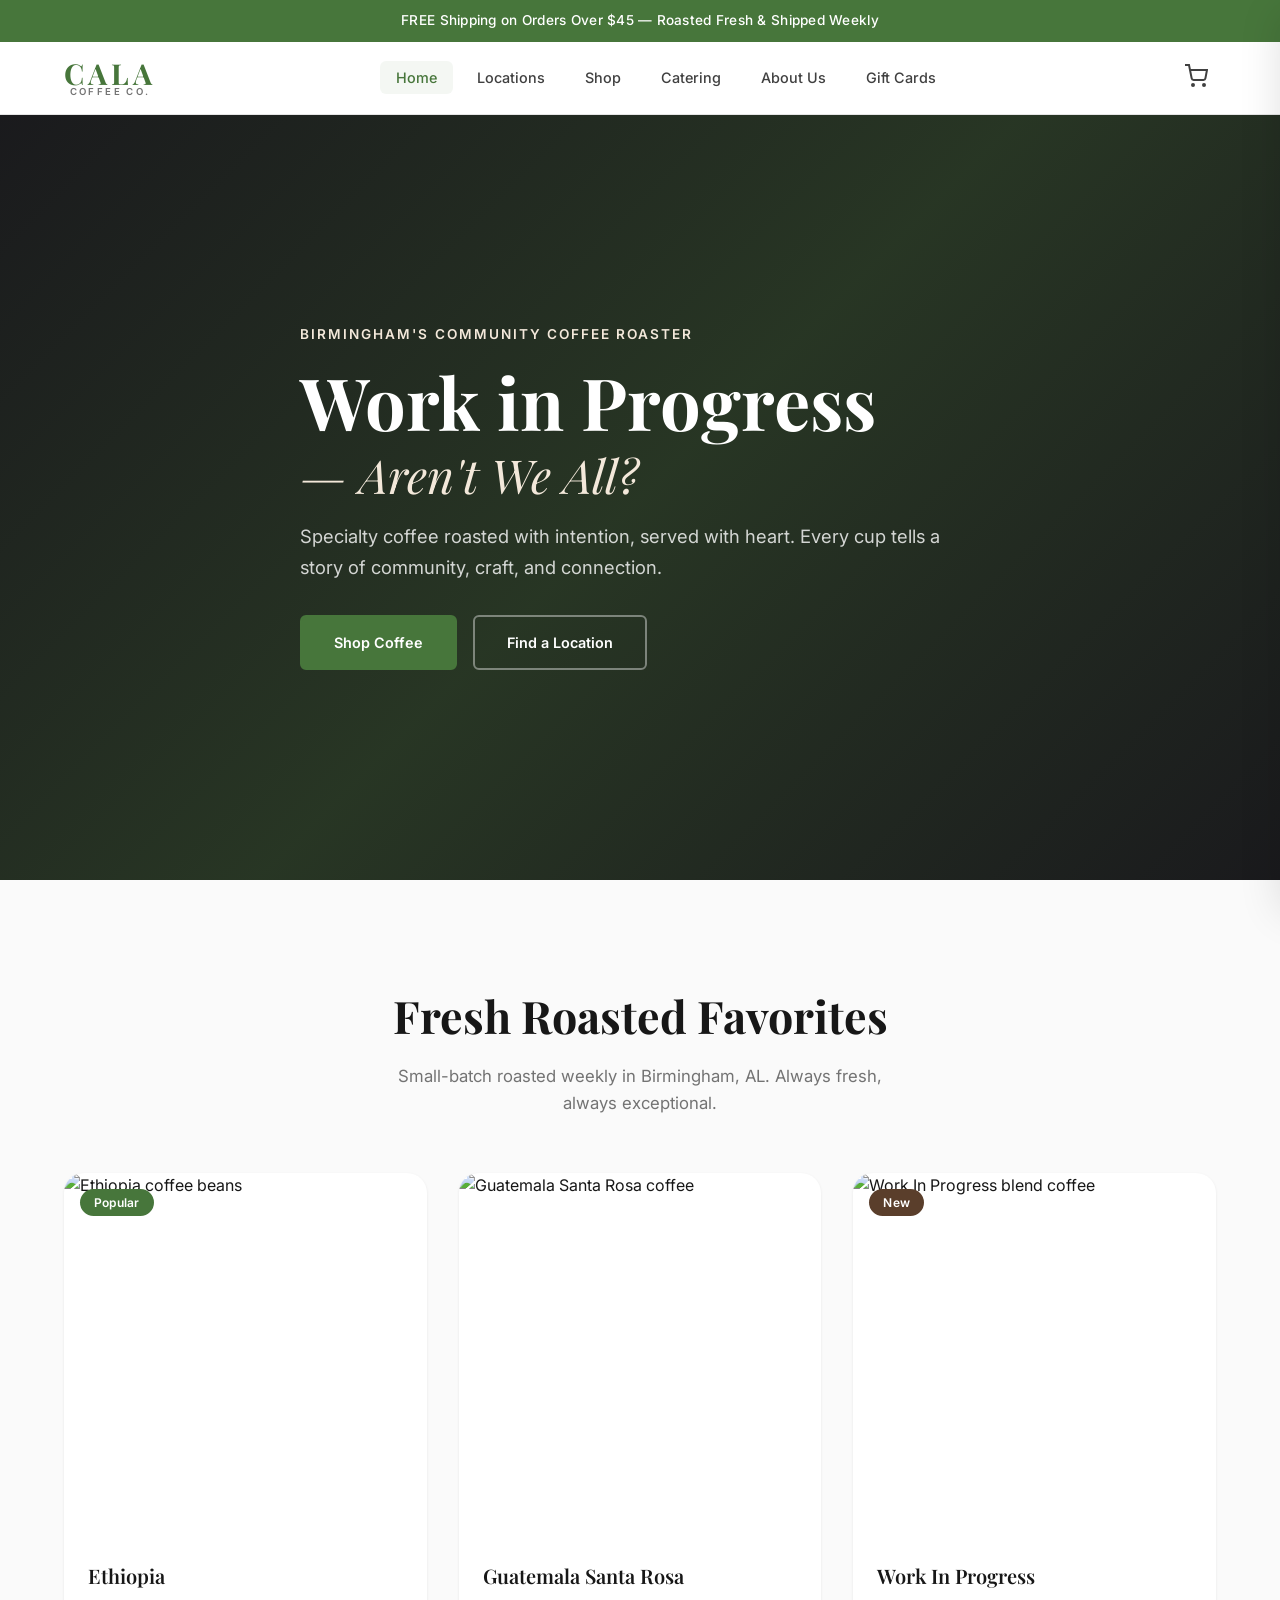
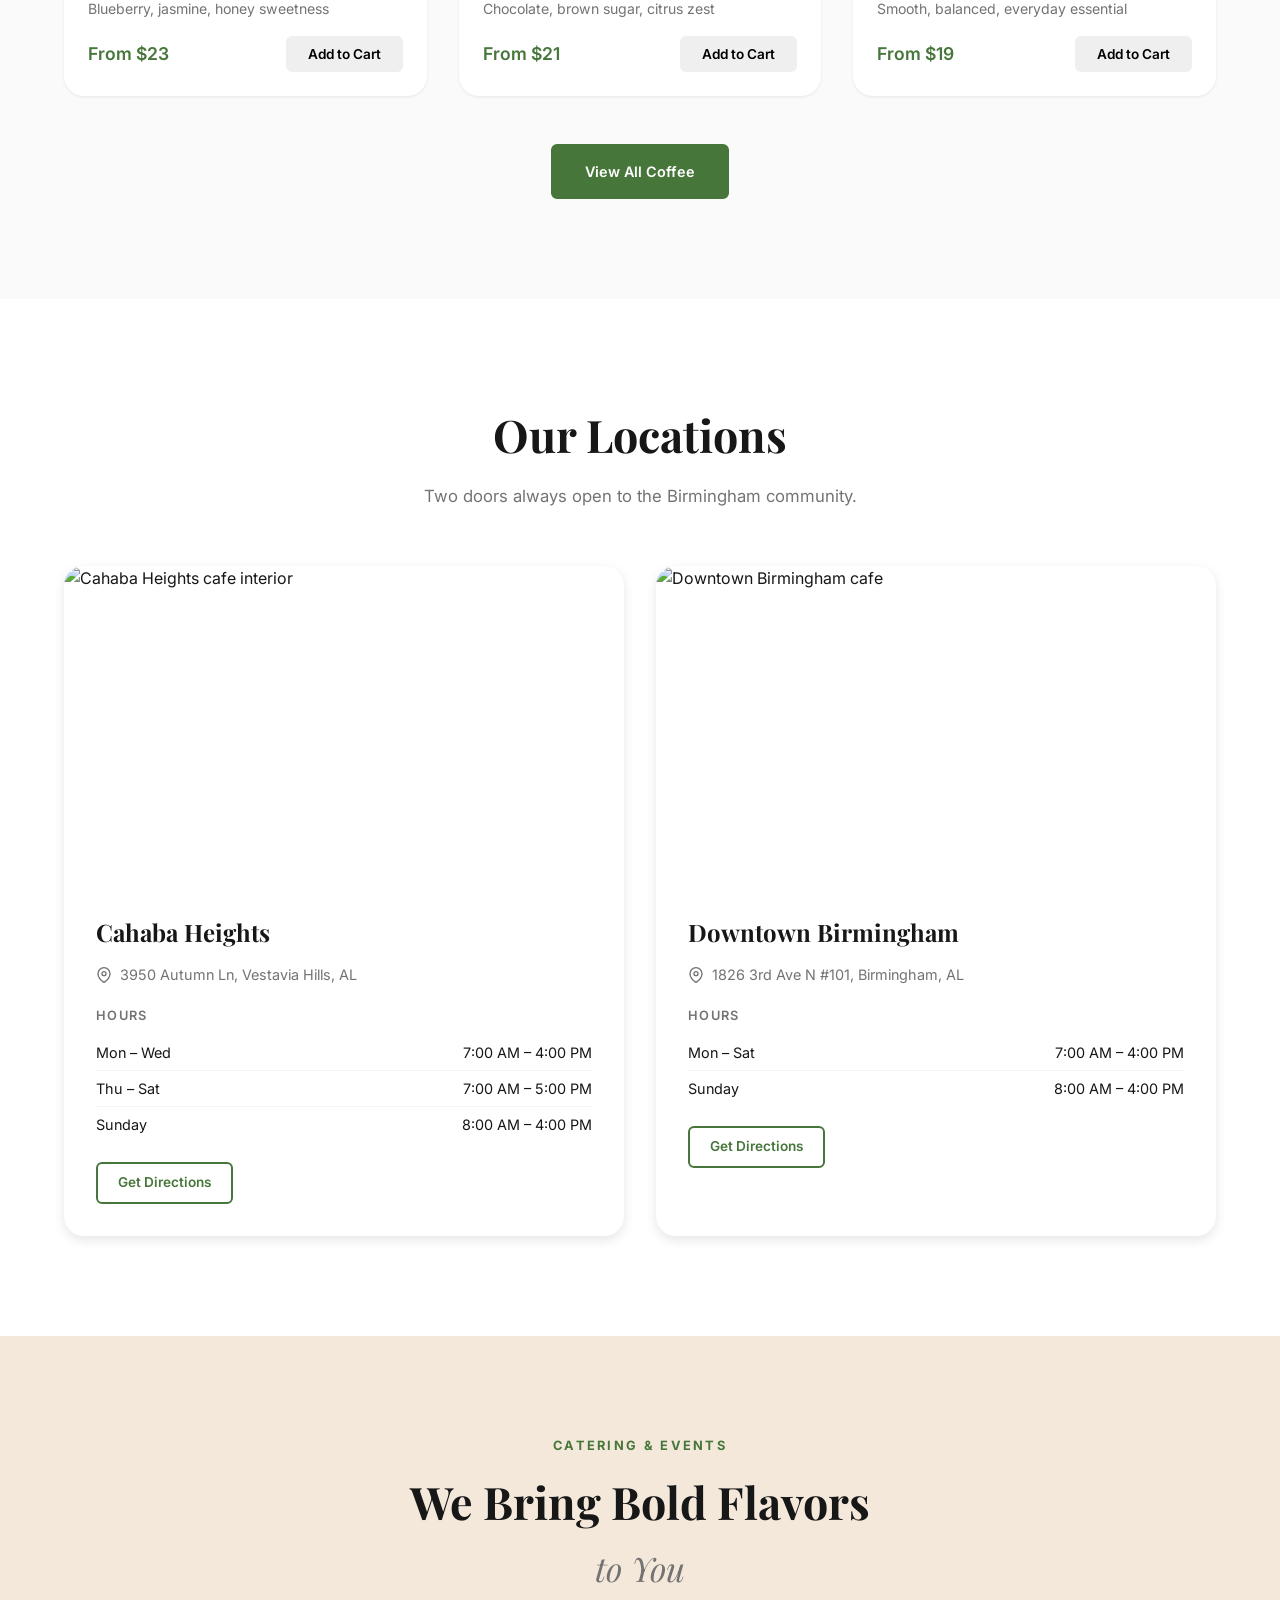
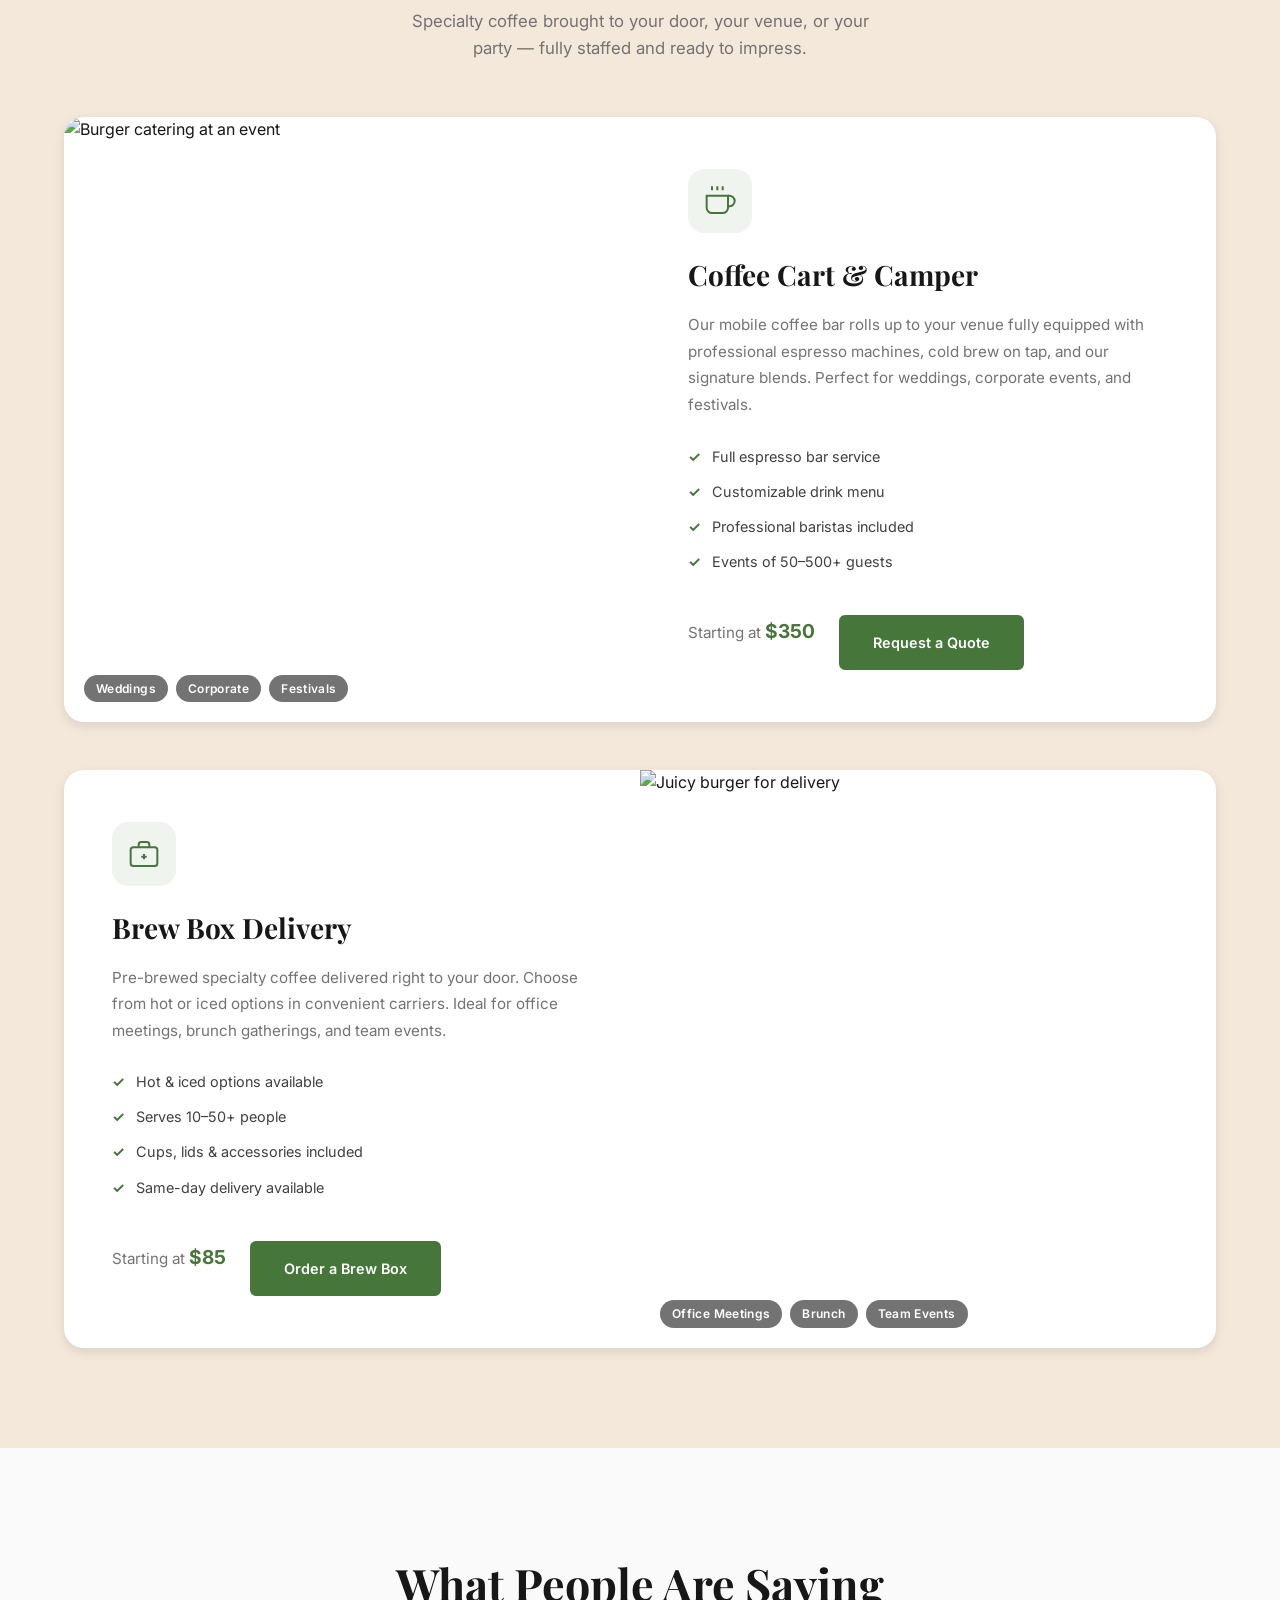
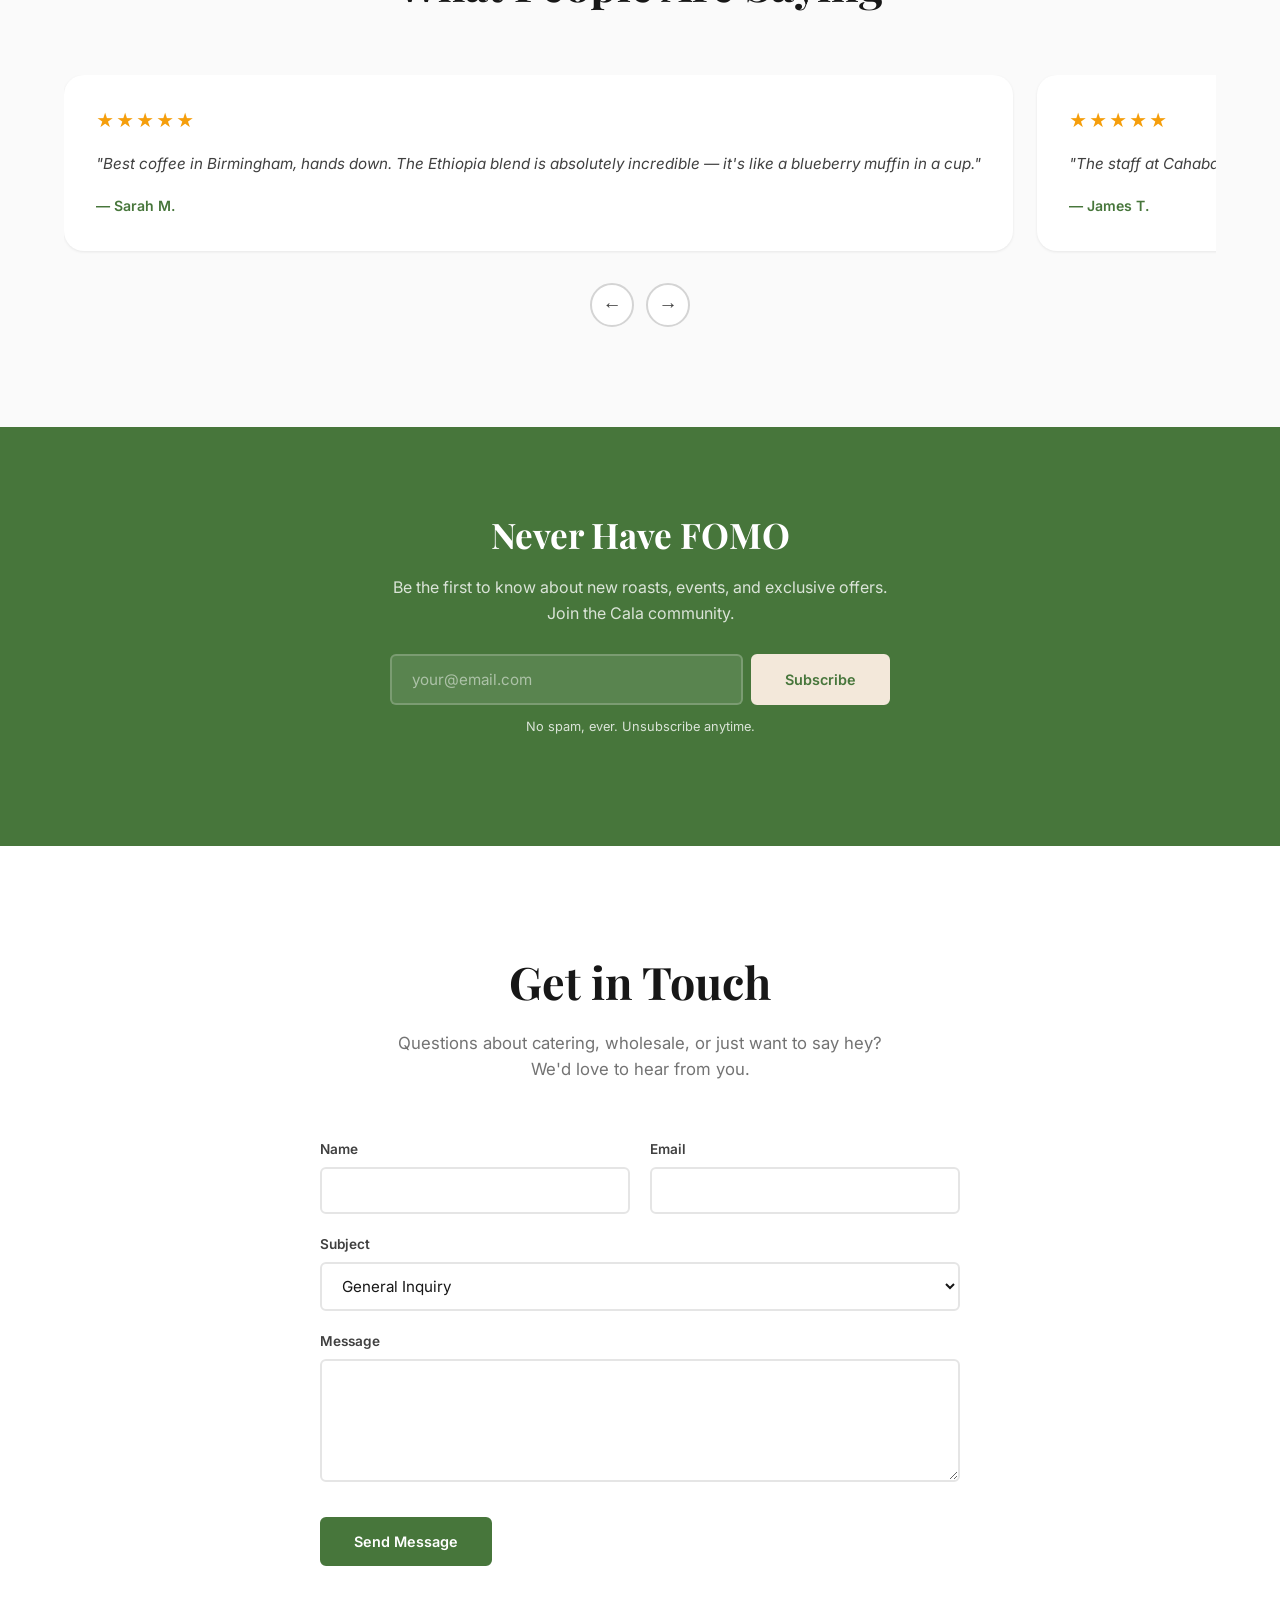
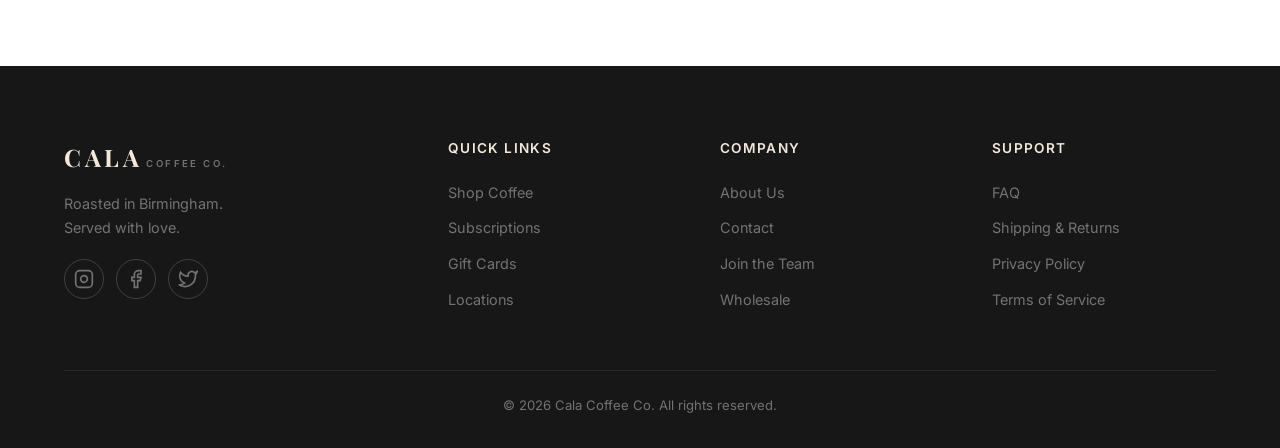
==== commit c0c629e3: "Move Chez Lulu to hidden preview page, restore main site Chez Lulu redesign now lives at chez-lulu.h" ====
--- a/index.html
+++ b/index.html
@@ -3,38 +3,53 @@
 <head>
   <meta charset="UTF-8">
   <meta name="viewport" content="width=device-width, initial-scale=1.0">
-  <title>Chez Lulu | Cafe & Bakery — Birmingham, AL</title>
-  <meta name="description" content="Chez Lulu — Birmingham's beloved French cafe in English Village. Artisan breads, Mediterranean cuisine, European tartes, and classic French cocktails since 1995.">
+  <title>Cala Coffee Co. | Birmingham's Local Coffee Roaster</title>
+  <meta name="description" content="Cala Coffee Co. — Birmingham, Alabama's community-driven coffee roaster. Specialty coffee, catering, and two welcoming locations.">
   <link rel="stylesheet" href="styles.css">
   <link rel="preconnect" href="https://fonts.googleapis.com">
   <link rel="preconnect" href="https://fonts.gstatic.com" crossorigin>
-  <link href="https://fonts.googleapis.com/css2?family=Playfair+Display:ital,wght@0,400;0,500;0,600;0,700;1,400;1,500;1,600&family=Inter:wght@300;400;500;600&display=swap" rel="stylesheet">
+  <link href="https://fonts.googleapis.com/css2?family=Playfair+Display:wght@400;600;700&family=Inter:wght@300;400;500;600&display=swap" rel="stylesheet">
 </head>
 <body>
-
   <!-- Announcement Bar -->
   <div class="announcement-bar">
-    <p>Serving Birmingham's English Village Since 1995</p>
+    <p>FREE Shipping on Orders Over $45 &mdash; Roasted Fresh &amp; Shipped Weekly</p>
   </div>
 
   <!-- Header -->
   <header class="header" id="header">
     <div class="container header-inner">
       <a href="index.html" class="logo">
-        <span class="logo-text">Chez Lulu</span>
-        <span class="logo-sub">Cafe &amp; Bakery</span>
+        <span class="logo-text">CALA</span>
+        <span class="logo-sub">COFFEE CO.</span>
       </a>
       <nav class="nav" id="nav">
         <ul class="nav-list">
-          <li><a href="#" class="nav-link active">Home</a></li>
-          <li><a href="#menu" class="nav-link">Menu</a></li>
-          <li><a href="#bakery" class="nav-link">Bakery</a></li>
-          <li><a href="#bar" class="nav-link">Bar</a></li>
-          <li><a href="#visit" class="nav-link">Visit</a></li>
-          <li><a href="#contact" class="nav-link">Contact</a></li>
+          <li><a href="index.html" class="nav-link active">Home</a></li>
+          <li class="has-dropdown">
+            <a href="#locations" class="nav-link">Locations</a>
+            <ul class="dropdown">
+              <li><a href="#cahaba">Cahaba Heights</a></li>
+              <li><a href="#downtown">Downtown BHM</a></li>
+            </ul>
+          </li>
+          <li><a href="shop.html" class="nav-link">Shop</a></li>
+          <li class="has-dropdown">
+            <a href="#catering" class="nav-link">Catering</a>
+            <ul class="dropdown">
+              <li><a href="#coffee-cart">Coffee Cart</a></li>
+              <li><a href="#brew-box">Brew Box</a></li>
+            </ul>
+          </li>
+          <li><a href="about.html" class="nav-link">About Us</a></li>
+          <li><a href="shop.html#gift-cards" class="nav-link">Gift Cards</a></li>
         </ul>
       </nav>
       <div class="header-actions">
+        <button class="cart-btn" id="cartBtn" aria-label="Shopping cart">
+          <svg width="24" height="24" viewBox="0 0 24 24" fill="none" stroke="currentColor" stroke-width="2"><circle cx="9" cy="21" r="1"/><circle cx="20" cy="21" r="1"/><path d="M1 1h4l2.68 13.39a2 2 0 0 0 2 1.61h9.72a2 2 0 0 0 2-1.61L23 6H6"/></svg>
+          <span class="cart-count" id="cartCount">0</span>
+        </button>
         <button class="mobile-toggle" id="mobileToggle" aria-label="Toggle menu" aria-expanded="false">
           <span></span>
           <span></span>
@@ -47,198 +62,266 @@
   <!-- Mobile Menu -->
   <div class="mobile-menu" id="mobileMenu">
     <ul class="mobile-nav-list">
-      <li><a href="#">Home</a></li>
-      <li><a href="#menu">Menu</a></li>
-      <li><a href="#bakery">Bakery</a></li>
-      <li><a href="#bar">Bar</a></li>
-      <li><a href="#visit">Visit</a></li>
-      <li><a href="#contact">Contact</a></li>
+      <li><a href="index.html">Home</a></li>
+      <li><a href="#locations">Locations</a></li>
+      <li><a href="shop.html">Shop</a></li>
+      <li><a href="#catering">Catering</a></li>
+      <li><a href="about.html">About Us</a></li>
+      <li><a href="shop.html#gift-cards">Gift Cards</a></li>
     </ul>
   </div>
 
   <!-- Hero Section -->
   <section class="hero">
-    <img class="hero-bg" src="https://images.unsplash.com/photo-1556471013-0001958d2f12?w=1920&q=80" alt="Artisan bread dough being shaped by hand" loading="eager">
+    <video class="hero-video" autoplay muted loop playsinline>
+      <source src="https://assets.mixkit.co/videos/3571/3571-720.mp4" type="video/mp4">
+    </video>
     <div class="hero-overlay"></div>
     <div class="container hero-content">
-      <p class="hero-tag">Birmingham's English Village</p>
-      <h1 class="hero-title">A Passion for the<br>Flavors &amp; Spirit<br><span>of the Mediterranean</span></h1>
-      <p class="hero-desc">Beautiful artisan breads, European tartes, and Mediterranean cuisine &mdash; crafted with love in our funky, eclectic French caf&eacute; since 1995.</p>
+      <p class="hero-tag">Birmingham's Community Coffee Roaster</p>
+      <h1 class="hero-title">Work in Progress<br><span>&mdash; Aren't We All?</span></h1>
+      <p class="hero-desc">Specialty coffee roasted with intention, served with heart. Every cup tells a story of community, craft, and connection.</p>
       <div class="hero-actions">
-        <a href="#menu" class="btn btn-primary">Explore Our Menu</a>
-        <a href="#visit" class="btn btn-outline">Visit Us</a>
-      </div>
-    </div>
-  </section>
-
-  <!-- About / Welcome -->
-  <section class="section about-section" id="about">
-    <div class="container">
-      <div class="about-grid">
-        <div class="about-image">
-          <img src="https://images.unsplash.com/photo-1509440159596-0249088772ff?w=800&q=80" alt="Freshly baked artisan bread loaves" loading="lazy">
-        </div>
-        <div class="about-content">
-          <p class="section-eyebrow">Welcome to Chez Lulu</p>
-          <h2 class="section-title">A Funky &amp; Eclectic<br>French Caf&eacute;</h2>
-          <p>Nestled in the heart of Birmingham's English Village, Chez Lulu brings you the flavors and spirit of French cafe society. Our menu encompasses the whole Mediterranean region &mdash; from northern Spanish tapas and northern Italian handmade pastas to northern African cuisine.</p>
-          <p>Every dish features fresh produce and top quality ingredients, with our breads baked daily in our hearth right next door at Continental Bakery.</p>
-          <div class="about-stats">
-            <div class="about-stat">
-              <span class="about-stat-value">1995</span>
-              <span class="about-stat-label">Established</span>
-            </div>
-            <div class="about-stat">
-              <span class="about-stat-value">Daily</span>
-              <span class="about-stat-label">Fresh Baked</span>
-            </div>
-            <div class="about-stat">
-              <span class="about-stat-value">Full</span>
-              <span class="about-stat-label">Bar &amp; Cocktails</span>
-            </div>
-          </div>
-        </div>
-      </div>
-    </div>
-  </section>
-
-  <!-- Menu Highlights -->
-  <section class="section menu-section" id="menu">
+        <a href="shop.html" class="btn btn-primary">Shop Coffee</a>
+        <a href="#locations" class="btn btn-outline">Find a Location</a>
+      </div>
+    </div>
+  </section>
+
+  <!-- Featured Products -->
+  <section class="section products-section" id="products">
     <div class="container">
       <div class="section-header">
-        <p class="section-eyebrow">From Our Kitchen</p>
-        <h2 class="section-title">Fresh Daily, Made with Love</h2>
-        <p class="section-subtitle">Tartes, soups, salads and sandwiches made on a variety of daily homemade breads from our onsite bakery.</p>
-      </div>
-      <div class="menu-grid">
-        <div class="menu-card">
-          <div class="menu-card-image">
-            <img src="https://images.unsplash.com/photo-1519915028121-7d3463d20b13?w=600&q=80" alt="European tarte made with fresh ingredients" loading="lazy">
-          </div>
-          <div class="menu-card-content">
-            <h3>European Tartes</h3>
-            <p>Made daily from fresh produce and top quality ingredients</p>
-          </div>
-        </div>
-        <div class="menu-card">
-          <div class="menu-card-image">
-            <img src="https://images.unsplash.com/photo-1547592166-23ac45744acd?w=600&q=80" alt="Fresh seasonal soup" loading="lazy">
-          </div>
-          <div class="menu-card-content">
-            <h3>Fresh Soups</h3>
-            <p>Seasonal selections prepared fresh every morning</p>
-          </div>
-        </div>
-        <div class="menu-card">
-          <div class="menu-card-image">
-            <img src="https://images.unsplash.com/photo-1512621776951-a57141f2eefd?w=600&q=80" alt="Mediterranean salad with fresh vegetables" loading="lazy">
-          </div>
-          <div class="menu-card-content">
-            <h3>Salads &amp; Spreads</h3>
-            <p>Delectable dips, spreads, and Mediterranean salads</p>
-          </div>
-        </div>
-        <div class="menu-card">
-          <div class="menu-card-image">
-            <img src="https://images.unsplash.com/photo-1528735602780-2552fd46c7af?w=600&q=80" alt="Gourmet sandwich on artisan bread" loading="lazy">
-          </div>
-          <div class="menu-card-content">
-            <h3>Gourmet Sandwiches</h3>
-            <p>Served on our rustic hearth baked breads</p>
-          </div>
-        </div>
-        <div class="menu-card">
-          <div class="menu-card-image">
-            <img src="https://images.unsplash.com/photo-1414235077428-338989a2e8c0?w=600&q=80" alt="Mediterranean entree beautifully plated" loading="lazy">
-          </div>
-          <div class="menu-card-content">
-            <h3>Mediterranean Entr&eacute;es</h3>
-            <p>Spanish tapas, Italian pastas, and North African flavors</p>
-          </div>
-        </div>
-        <div class="menu-card">
-          <div class="menu-card-image">
-            <img src="https://images.unsplash.com/photo-1549931319-a545dcf3bc73?w=600&q=80" alt="Artisan bread loaves fresh from the oven" loading="lazy">
-          </div>
-          <div class="menu-card-content">
-            <h3>Artisan Breads</h3>
-            <p>Baked daily in our hearth at Continental Bakery</p>
-          </div>
-        </div>
-      </div>
-    </div>
-  </section>
-
-  <!-- Continental Bakery -->
-  <section class="section bakery-section" id="bakery">
-    <div class="container">
-      <div class="split-feature">
-        <div class="split-feature-image">
-          <img src="https://images.unsplash.com/photo-1517433670267-08bbd4be890f?w=900&q=80" alt="Freshly baked pastries and cakes at Continental Bakery" loading="lazy">
-        </div>
-        <div class="split-feature-content">
-          <p class="section-eyebrow">Right Next Door</p>
-          <h2 class="section-title">Continental Bakery</h2>
-          <p class="split-feature-desc">All desserts are made from scratch right next door at Continental Bakery, also owned and operated by proprietor Carole Griffin. From delicate pastries to celebration cakes, every creation reflects our commitment to quality and tradition.</p>
-          <ul class="feature-list">
-            <li>All desserts made from scratch</li>
-            <li>Fresh pastries baked daily</li>
-            <li>Artisan breads for the caf&eacute;</li>
-            <li>Celebration cakes &amp; special orders</li>
-          </ul>
-        </div>
-      </div>
-    </div>
-  </section>
-
-  <!-- Bar & Drinks -->
-  <section class="section bar-section" id="bar">
-    <div class="container">
-      <div class="split-feature split-feature-reverse">
-        <div class="split-feature-image">
-          <img src="https://images.unsplash.com/photo-1514362545857-3bc16c4c7d1b?w=900&q=80" alt="Classic French cocktails and specialty drinks" loading="lazy">
-        </div>
-        <div class="split-feature-content">
-          <p class="section-eyebrow">Full Bar</p>
-          <h2 class="section-title">Bar &amp; Cocktails</h2>
-          <p class="split-feature-desc">Chez Lulu features a full bar with specialty cocktails that replicate original and classic French cocktails. Pair your meal with daily fresh-squeezed juices or a perfectly crafted drink from our bar.</p>
-          <ul class="feature-list">
-            <li>Classic French cocktails</li>
-            <li>Daily fresh-squeezed juices</li>
-            <li>Full bar selection</li>
-            <li>Wine &amp; beer</li>
-          </ul>
-        </div>
-      </div>
-    </div>
-  </section>
-
-  <!-- Visit Us -->
-  <section class="section visit-section" id="visit">
+        <h2 class="section-title">Fresh Roasted Favorites</h2>
+        <p class="section-subtitle">Small-batch roasted weekly in Birmingham, AL. Always fresh, always exceptional.</p>
+      </div>
+      <div class="products-grid">
+        <div class="product-card" data-product="ethiopia">
+          <div class="product-badge">Popular</div>
+          <div class="product-image">
+            <img src="https://images.unsplash.com/photo-1511920170033-f8396924c348?w=600&q=80" alt="Ethiopia coffee beans" loading="lazy">
+          </div>
+          <div class="product-info">
+            <h3 class="product-name">Ethiopia</h3>
+            <p class="product-notes">Blueberry, jasmine, honey sweetness</p>
+            <div class="product-footer">
+              <span class="product-price">From $23</span>
+              <button class="btn btn-sm add-to-cart" data-name="Ethiopia" data-price="23">Add to Cart</button>
+            </div>
+          </div>
+        </div>
+        <div class="product-card" data-product="guatemala">
+          <div class="product-image">
+            <img src="https://images.unsplash.com/photo-1559525839-b184a4d698c7?w=600&q=80" alt="Guatemala Santa Rosa coffee" loading="lazy">
+          </div>
+          <div class="product-info">
+            <h3 class="product-name">Guatemala Santa Rosa</h3>
+            <p class="product-notes">Chocolate, brown sugar, citrus zest</p>
+            <div class="product-footer">
+              <span class="product-price">From $21</span>
+              <button class="btn btn-sm add-to-cart" data-name="Guatemala Santa Rosa" data-price="21">Add to Cart</button>
+            </div>
+          </div>
+        </div>
+        <div class="product-card" data-product="wip">
+          <div class="product-badge new">New</div>
+          <div class="product-image">
+            <img src="https://images.unsplash.com/photo-1509042239860-f550ce710b93?w=600&q=80" alt="Work In Progress blend coffee" loading="lazy">
+          </div>
+          <div class="product-info">
+            <h3 class="product-name">Work In Progress</h3>
+            <p class="product-notes">Smooth, balanced, everyday essential</p>
+            <div class="product-footer">
+              <span class="product-price">From $19</span>
+              <button class="btn btn-sm add-to-cart" data-name="Work In Progress" data-price="19">Add to Cart</button>
+            </div>
+          </div>
+        </div>
+      </div>
+      <div class="section-cta">
+        <a href="shop.html" class="btn btn-primary">View All Coffee</a>
+      </div>
+    </div>
+  </section>
+
+  <!-- Locations -->
+  <section class="section locations-section" id="locations">
     <div class="container">
       <div class="section-header">
-        <p class="section-eyebrow">Find Us</p>
-        <h2 class="section-title">Visit Chez Lulu</h2>
-        <p class="section-subtitle">Located in the heart of Birmingham's English Village</p>
-      </div>
-      <div class="visit-card">
-        <div class="visit-card-image">
-          <img src="https://images.unsplash.com/photo-1554118811-1e0d58224f24?w=900&q=80" alt="Warm and inviting cafe interior" loading="lazy">
-        </div>
-        <div class="visit-card-info">
-          <h3>English Village</h3>
-          <address>
-            <svg width="18" height="18" viewBox="0 0 24 24" fill="none" stroke="currentColor" stroke-width="2"><path d="M21 10c0 7-9 13-9 13s-9-6-9-13a9 9 0 0 1 18 0z"/><circle cx="12" cy="10" r="3"/></svg>
-            1911 Cahaba Rd, Birmingham, AL 35223
-          </address>
-          <div class="visit-contact">
-            <div class="visit-contact-item">
-              <svg width="18" height="18" viewBox="0 0 24 24" fill="none" stroke="currentColor" stroke-width="2"><path d="M22 16.92v3a2 2 0 0 1-2.18 2 19.79 19.79 0 0 1-8.63-3.07 19.5 19.5 0 0 1-6-6 19.79 19.79 0 0 1-3.07-8.67A2 2 0 0 1 4.11 2h3a2 2 0 0 1 2 1.72c.127.96.361 1.903.7 2.81a2 2 0 0 1-.45 2.11L8.09 9.91a16 16 0 0 0 6 6l1.27-1.27a2 2 0 0 1 2.11-.45c.907.339 1.85.573 2.81.7A2 2 0 0 1 22 16.92z"/></svg>
-              <span>(877) 585-1085</span>
-            </div>
-          </div>
-          <a href="https://maps.google.com/?q=1911+Cahaba+Rd+Birmingham+AL+35223" target="_blank" rel="noopener" class="btn btn-primary">Get Directions</a>
-        </div>
+        <h2 class="section-title">Our Locations</h2>
+        <p class="section-subtitle">Two doors always open to the Birmingham community.</p>
+      </div>
+      <div class="locations-grid">
+        <div class="location-card" id="cahaba">
+          <div class="location-image">
+            <img src="https://images.unsplash.com/photo-1554118811-1e0d58224f24?w=800&q=80" alt="Cahaba Heights cafe interior" loading="lazy">
+          </div>
+          <div class="location-info">
+            <h3>Cahaba Heights</h3>
+            <address>
+              <svg width="16" height="16" viewBox="0 0 24 24" fill="none" stroke="currentColor" stroke-width="2"><path d="M21 10c0 7-9 13-9 13s-9-6-9-13a9 9 0 0 1 18 0z"/><circle cx="12" cy="10" r="3"/></svg>
+              3950 Autumn Ln, Vestavia Hills, AL
+            </address>
+            <div class="hours">
+              <h4>Hours</h4>
+              <ul>
+                <li><span>Mon &ndash; Wed</span><span>7:00 AM &ndash; 4:00 PM</span></li>
+                <li><span>Thu &ndash; Sat</span><span>7:00 AM &ndash; 5:00 PM</span></li>
+                <li><span>Sunday</span><span>8:00 AM &ndash; 4:00 PM</span></li>
+              </ul>
+            </div>
+            <a href="https://maps.google.com/?q=3950+Autumn+Ln+Vestavia+Hills+AL" target="_blank" rel="noopener" class="btn btn-outline btn-sm">Get Directions</a>
+          </div>
+        </div>
+        <div class="location-card" id="downtown">
+          <div class="location-image">
+            <img src="https://images.unsplash.com/photo-1445116572660-236099ec97a0?w=800&q=80" alt="Downtown Birmingham cafe" loading="lazy">
+          </div>
+          <div class="location-info">
+            <h3>Downtown Birmingham</h3>
+            <address>
+              <svg width="16" height="16" viewBox="0 0 24 24" fill="none" stroke="currentColor" stroke-width="2"><path d="M21 10c0 7-9 13-9 13s-9-6-9-13a9 9 0 0 1 18 0z"/><circle cx="12" cy="10" r="3"/></svg>
+              1826 3rd Ave N #101, Birmingham, AL
+            </address>
+            <div class="hours">
+              <h4>Hours</h4>
+              <ul>
+                <li><span>Mon &ndash; Sat</span><span>7:00 AM &ndash; 4:00 PM</span></li>
+                <li><span>Sunday</span><span>8:00 AM &ndash; 4:00 PM</span></li>
+              </ul>
+            </div>
+            <a href="https://maps.google.com/?q=1826+3rd+Ave+N+Birmingham+AL" target="_blank" rel="noopener" class="btn btn-outline btn-sm">Get Directions</a>
+          </div>
+        </div>
+      </div>
+    </div>
+  </section>
+
+  <!-- Catering -->
+  <section class="section catering-section" id="catering">
+    <div class="container">
+      <div class="section-header">
+        <p class="section-eyebrow">Catering &amp; Events</p>
+        <h2 class="section-title">We Bring Bold Flavors<br><span class="section-title-sub">to You</span></h2>
+        <p class="section-subtitle">Specialty coffee brought to your door, your venue, or your party &mdash; fully staffed and ready to impress.</p>
+      </div>
+      <div class="catering-options">
+
+        <!-- Coffee Cart -->
+        <div class="catering-option" id="coffee-cart">
+          <div class="catering-option-image">
+            <img src="https://images.unsplash.com/photo-1555396273-367ea4eb4db5?w=800&q=80" alt="Burger catering at an event" loading="lazy">
+            <div class="catering-option-tags">
+              <span>Weddings</span>
+              <span>Corporate</span>
+              <span>Festivals</span>
+            </div>
+          </div>
+          <div class="catering-option-content">
+            <div class="catering-icon">
+              <svg width="32" height="32" viewBox="0 0 24 24" fill="none" stroke="currentColor" stroke-width="1.5"><path d="M18 8h1a4 4 0 0 1 0 8h-1"/><path d="M2 8h16v9a4 4 0 0 1-4 4H6a4 4 0 0 1-4-4V8z"/><line x1="6" y1="1" x2="6" y2="4"/><line x1="10" y1="1" x2="10" y2="4"/><line x1="14" y1="1" x2="14" y2="4"/></svg>
+            </div>
+            <h3>Coffee Cart &amp; Camper</h3>
+            <p>Our mobile coffee bar rolls up to your venue fully equipped with professional espresso machines, cold brew on tap, and our signature blends. Perfect for weddings, corporate events, and festivals.</p>
+            <ul class="catering-features">
+              <li>Full espresso bar service</li>
+              <li>Customizable drink menu</li>
+              <li>Professional baristas included</li>
+              <li>Events of 50&ndash;500+ guests</li>
+            </ul>
+            <div class="catering-option-footer">
+              <p class="catering-pricing">Starting at <strong>$350</strong></p>
+              <a href="#contact" class="btn btn-primary">Request a Quote</a>
+            </div>
+          </div>
+        </div>
+
+        <!-- Brew Box -->
+        <div class="catering-option catering-option-reverse" id="brew-box">
+          <div class="catering-option-image">
+            <img src="https://images.unsplash.com/photo-1568901346375-23c9450c58cd?w=800&q=80" alt="Juicy burger for delivery" loading="lazy">
+            <div class="catering-option-tags">
+              <span>Office Meetings</span>
+              <span>Brunch</span>
+              <span>Team Events</span>
+            </div>
+          </div>
+          <div class="catering-option-content">
+            <div class="catering-icon">
+              <svg width="32" height="32" viewBox="0 0 24 24" fill="none" stroke="currentColor" stroke-width="1.5"><rect x="2" y="7" width="20" height="14" rx="2" ry="2"/><path d="M16 7V5a2 2 0 0 0-2-2h-4a2 2 0 0 0-2 2v2"/><line x1="12" y1="12" x2="12" y2="16"/><line x1="10" y1="14" x2="14" y2="14"/></svg>
+            </div>
+            <h3>Brew Box Delivery</h3>
+            <p>Pre-brewed specialty coffee delivered right to your door. Choose from hot or iced options in convenient carriers. Ideal for office meetings, brunch gatherings, and team events.</p>
+            <ul class="catering-features">
+              <li>Hot &amp; iced options available</li>
+              <li>Serves 10&ndash;50+ people</li>
+              <li>Cups, lids &amp; accessories included</li>
+              <li>Same-day delivery available</li>
+            </ul>
+            <div class="catering-option-footer">
+              <p class="catering-pricing">Starting at <strong>$85</strong></p>
+              <a href="#contact" class="btn btn-primary">Order a Brew Box</a>
+            </div>
+          </div>
+        </div>
+
+      </div>
+    </div>
+  </section>
+
+  <!-- Testimonials -->
+  <section class="section testimonials-section">
+    <div class="container">
+      <div class="section-header">
+        <h2 class="section-title">What People Are Saying</h2>
+      </div>
+      <div class="testimonials-slider" id="testimonialsSlider">
+        <div class="testimonials-track" id="testimonialsTrack">
+          <div class="testimonial-card">
+            <div class="stars" aria-label="5 out of 5 stars">&#9733;&#9733;&#9733;&#9733;&#9733;</div>
+            <p>"Best coffee in Birmingham, hands down. The Ethiopia blend is absolutely incredible &mdash; it's like a blueberry muffin in a cup."</p>
+            <cite>&mdash; Sarah M.</cite>
+          </div>
+          <div class="testimonial-card">
+            <div class="stars" aria-label="5 out of 5 stars">&#9733;&#9733;&#9733;&#9733;&#9733;</div>
+            <p>"The staff at Cahaba Heights always remembers my order. It's become my second living room. Can't imagine my mornings without Cala."</p>
+            <cite>&mdash; James T.</cite>
+          </div>
+          <div class="testimonial-card">
+            <div class="stars" aria-label="5 out of 5 stars">&#9733;&#9733;&#9733;&#9733;&#9733;</div>
+            <p>"We had their coffee cart at our wedding and it was the highlight! Guests are still talking about it months later."</p>
+            <cite>&mdash; Rachel &amp; David K.</cite>
+          </div>
+          <div class="testimonial-card">
+            <div class="stars" aria-label="5 out of 5 stars">&#9733;&#9733;&#9733;&#9733;&#9733;</div>
+            <p>"Finally, a local roaster that gets it right. Fresh, ethically sourced, and absolutely delicious. The subscription is a game-changer."</p>
+            <cite>&mdash; Marcus L.</cite>
+          </div>
+          <div class="testimonial-card">
+            <div class="stars" aria-label="5 out of 5 stars">&#9733;&#9733;&#9733;&#9733;&#9733;</div>
+            <p>"The downtown location has the best vibes for working remotely. Great WiFi, amazing lattes, and a genuine sense of community."</p>
+            <cite>&mdash; Emily R.</cite>
+          </div>
+        </div>
+        <div class="slider-controls">
+          <button class="slider-btn prev" id="prevBtn" aria-label="Previous testimonial">&larr;</button>
+          <button class="slider-btn next" id="nextBtn" aria-label="Next testimonial">&rarr;</button>
+        </div>
+      </div>
+    </div>
+  </section>
+
+  <!-- Newsletter -->
+  <section class="section newsletter-section" id="newsletter">
+    <div class="container">
+      <div class="newsletter-inner">
+        <h2>Never Have FOMO</h2>
+        <p>Be the first to know about new roasts, events, and exclusive offers. Join the Cala community.</p>
+        <form class="newsletter-form" id="newsletterForm">
+          <input type="email" placeholder="your@email.com" required aria-label="Email address">
+          <button type="submit" class="btn btn-primary">Subscribe</button>
+        </form>
+        <p class="newsletter-note">No spam, ever. Unsubscribe anytime.</p>
       </div>
     </div>
   </section>
@@ -248,7 +331,7 @@
     <div class="container">
       <div class="section-header">
         <h2 class="section-title">Get in Touch</h2>
-        <p class="section-subtitle">Questions, reservations, or just want to say hello? We'd love to hear from you.</p>
+        <p class="section-subtitle">Questions about catering, wholesale, or just want to say hey? We'd love to hear from you.</p>
       </div>
       <form class="contact-form" id="contactForm">
         <div class="form-row">
@@ -265,9 +348,9 @@
           <label for="contactSubject">Subject</label>
           <select id="contactSubject" name="subject">
             <option value="general">General Inquiry</option>
-            <option value="reservations">Reservations</option>
-            <option value="events">Private Events</option>
-            <option value="bakery">Bakery Orders</option>
+            <option value="catering">Catering &amp; Events</option>
+            <option value="wholesale">Wholesale</option>
+            <option value="careers">Join the Team</option>
             <option value="feedback">Feedback</option>
           </select>
         </div>
@@ -284,12 +367,12 @@
   <footer class="footer">
     <div class="container">
       <div class="footer-grid">
-        <div class="footer-col footer-brand">
+        <div class="footer-col">
           <div class="footer-logo">
-            <span class="logo-text">Chez Lulu</span>
-            <span class="logo-sub">Cafe &amp; Bakery</span>
-          </div>
-          <p class="footer-tagline">The flavors &amp; spirit of<br>French cafe society.</p>
+            <span class="logo-text">CALA</span>
+            <span class="logo-sub">COFFEE CO.</span>
+          </div>
+          <p class="footer-tagline">Roasted in Birmingham.<br>Served with love.</p>
           <div class="social-links">
             <a href="#" aria-label="Instagram">
               <svg width="20" height="20" viewBox="0 0 24 24" fill="none" stroke="currentColor" stroke-width="2"><rect x="2" y="2" width="20" height="20" rx="5" ry="5"/><path d="M16 11.37A4 4 0 1 1 12.63 8 4 4 0 0 1 16 11.37z"/><line x1="17.5" y1="6.5" x2="17.51" y2="6.5"/></svg>
@@ -297,37 +380,67 @@
             <a href="#" aria-label="Facebook">
               <svg width="20" height="20" viewBox="0 0 24 24" fill="none" stroke="currentColor" stroke-width="2"><path d="M18 2h-3a5 5 0 0 0-5 5v3H7v4h3v8h4v-8h3l1-4h-4V7a1 1 0 0 1 1-1h3z"/></svg>
             </a>
+            <a href="#" aria-label="Twitter">
+              <svg width="20" height="20" viewBox="0 0 24 24" fill="none" stroke="currentColor" stroke-width="2"><path d="M23 3a10.9 10.9 0 0 1-3.14 1.53 4.48 4.48 0 0 0-7.86 3v1A10.66 10.66 0 0 1 3 4s-4 9 5 13a11.64 11.64 0 0 1-7 2c9 5 20 0 20-11.5a4.5 4.5 0 0 0-.08-.83A7.72 7.72 0 0 0 23 3z"/></svg>
+            </a>
           </div>
         </div>
         <div class="footer-col">
-          <h4>Explore</h4>
+          <h4>Quick Links</h4>
           <ul>
-            <li><a href="#menu">Menu</a></li>
-            <li><a href="#bakery">Continental Bakery</a></li>
-            <li><a href="#bar">Bar &amp; Cocktails</a></li>
-            <li><a href="#visit">Visit Us</a></li>
+            <li><a href="shop.html">Shop Coffee</a></li>
+            <li><a href="shop.html#subscriptions">Subscriptions</a></li>
+            <li><a href="shop.html#gift-cards">Gift Cards</a></li>
+            <li><a href="#locations">Locations</a></li>
           </ul>
         </div>
         <div class="footer-col">
-          <h4>Information</h4>
+          <h4>Company</h4>
           <ul>
-            <li><a href="#about">Our Story</a></li>
+            <li><a href="about.html">About Us</a></li>
             <li><a href="#contact">Contact</a></li>
-            <li><a href="#">Private Events</a></li>
-            <li><a href="#">Careers</a></li>
+            <li><a href="#">Join the Team</a></li>
+            <li><a href="#">Wholesale</a></li>
           </ul>
         </div>
         <div class="footer-col">
-          <h4>Visit</h4>
-          <p class="footer-address">1911 Cahaba Rd<br>Birmingham, AL 35223</p>
-          <p class="footer-phone">(877) 585-1085</p>
+          <h4>Support</h4>
+          <ul>
+            <li><a href="#">FAQ</a></li>
+            <li><a href="#">Shipping &amp; Returns</a></li>
+            <li><a href="#">Privacy Policy</a></li>
+            <li><a href="#">Terms of Service</a></li>
+          </ul>
         </div>
       </div>
       <div class="footer-bottom">
-        <p>&copy; 2026 Chez Lulu. All rights reserved.</p>
+        <p>&copy; 2026 Cala Coffee Co. All rights reserved.</p>
       </div>
     </div>
   </footer>
+
+  <!-- Cart Drawer -->
+  <div class="cart-overlay" id="cartOverlay"></div>
+  <div class="cart-drawer" id="cartDrawer">
+    <div class="cart-header">
+      <h3>Your Cart</h3>
+      <button class="cart-close" id="cartClose" aria-label="Close cart">&times;</button>
+    </div>
+    <div class="cart-items" id="cartItems">
+      <div class="cart-empty">
+        <p>Your cart is empty</p>
+        <a href="shop.html" class="btn btn-primary btn-sm">Start Shopping</a>
+      </div>
+    </div>
+    <div class="cart-footer" id="cartFooter" style="display:none;">
+      <div class="cart-total">
+        <span>Subtotal</span>
+        <span id="cartTotal">$0</span>
+      </div>
+      <p class="cart-shipping-note">Free shipping on orders over $45</p>
+      <button class="btn btn-primary btn-full">Checkout</button>
+    </div>
+  </div>
 
   <script src="script.js"></script>
 </body>
--- a/styles.css
+++ b/styles.css
@@ -6,34 +6,30 @@
 }
 
 :root {
-  --burgundy: #7B2D3F;
-  --burgundy-dark: #5E1F2E;
-  --burgundy-light: #A34D62;
-  --olive: #6B705C;
-  --olive-light: #8A8F7A;
-  --cream: #FAF6F0;
-  --cream-dark: #EDE5D8;
-  --gold: #B08D57;
-  --terracotta: #C17F59;
-  --brown: #3D2B1F;
-  --brown-light: #5C4033;
-  --black: #1A1512;
-  --white: #FDFBF7;
-  --gray-50: #faf9f7;
-  --gray-100: #f3f1ed;
-  --gray-200: #e5e2dc;
-  --gray-300: #d4d0c8;
-  --gray-500: #8a8578;
-  --gray-700: #4a453c;
-  --gray-900: #1f1b16;
+  --green: #47763b;
+  --green-dark: #365a2d;
+  --green-light: #6fa85f;
+  --cream: #f3e8da;
+  --cream-dark: #e8d5c0;
+  --brown: #5a3e2b;
+  --brown-light: #8B6914;
+  --black: #1a1a1a;
+  --white: #ffffff;
+  --gray-50: #fafafa;
+  --gray-100: #f5f5f5;
+  --gray-200: #e5e5e5;
+  --gray-300: #d4d4d4;
+  --gray-500: #737373;
+  --gray-700: #404040;
+  --gray-900: #171717;
   --font-display: 'Playfair Display', Georgia, serif;
   --font-body: 'Inter', -apple-system, BlinkMacSystemFont, sans-serif;
   --radius-sm: 6px;
   --radius-md: 12px;
   --radius-lg: 20px;
-  --shadow-sm: 0 1px 3px rgba(26, 21, 18, 0.06);
-  --shadow-md: 0 4px 16px rgba(26, 21, 18, 0.08);
-  --shadow-lg: 0 12px 40px rgba(26, 21, 18, 0.12);
+  --shadow-sm: 0 1px 3px rgba(0,0,0,0.08);
+  --shadow-md: 0 4px 12px rgba(0,0,0,0.1);
+  --shadow-lg: 0 12px 40px rgba(0,0,0,0.12);
   --transition: 0.3s ease;
 }
 
@@ -72,13 +68,13 @@
 
 /* ===== ANNOUNCEMENT BAR ===== */
 .announcement-bar {
-  background: var(--burgundy);
+  background: var(--green);
   color: var(--white);
   text-align: center;
   padding: 10px 16px;
-  font-size: 0.82rem;
+  font-size: 0.85rem;
   font-weight: 500;
-  letter-spacing: 0.08em;
+  letter-spacing: 0.02em;
 }
 
 /* ===== HEADER ===== */
@@ -99,7 +95,7 @@
   display: flex;
   align-items: center;
   justify-content: space-between;
-  height: 76px;
+  height: 72px;
 }
 
 .logo {
@@ -111,24 +107,23 @@
 
 .logo-text {
   font-family: var(--font-display);
-  font-size: 1.7rem;
+  font-size: 1.8rem;
   font-weight: 700;
-  color: var(--burgundy);
-  letter-spacing: 0.02em;
+  color: var(--green);
+  letter-spacing: 0.15em;
 }
 
 .logo-sub {
   font-size: 0.6rem;
   font-weight: 600;
-  letter-spacing: 0.22em;
+  letter-spacing: 0.25em;
   color: var(--gray-500);
   text-transform: uppercase;
-  margin-top: 2px;
 }
 
 .nav-list {
   display: flex;
-  gap: 4px;
+  gap: 8px;
 }
 
 .nav-link {
@@ -142,14 +137,86 @@
 
 .nav-link:hover,
 .nav-link.active {
-  color: var(--burgundy);
-  background: rgba(123, 45, 63, 0.06);
+  color: var(--green);
+  background: rgba(71, 118, 59, 0.06);
+}
+
+/* Dropdown */
+.has-dropdown {
+  position: relative;
+}
+
+.dropdown {
+  position: absolute;
+  top: 100%;
+  left: 0;
+  min-width: 200px;
+  background: var(--white);
+  border: 1px solid var(--gray-200);
+  border-radius: var(--radius-md);
+  box-shadow: var(--shadow-lg);
+  padding: 8px;
+  opacity: 0;
+  visibility: hidden;
+  transform: translateY(8px);
+  transition: all var(--transition);
+}
+
+.has-dropdown:hover .dropdown {
+  opacity: 1;
+  visibility: visible;
+  transform: translateY(0);
+}
+
+.dropdown a {
+  display: block;
+  padding: 10px 16px;
+  font-size: 0.88rem;
+  border-radius: var(--radius-sm);
+  transition: background var(--transition);
+}
+
+.dropdown a:hover {
+  background: var(--gray-100);
+  color: var(--green);
 }
 
 .header-actions {
   display: flex;
   align-items: center;
   gap: 12px;
+}
+
+.cart-btn {
+  position: relative;
+  background: none;
+  border: none;
+  cursor: pointer;
+  color: var(--gray-700);
+  padding: 8px;
+  border-radius: var(--radius-sm);
+  transition: color var(--transition), background var(--transition);
+}
+
+.cart-btn:hover {
+  color: var(--green);
+  background: rgba(71, 118, 59, 0.06);
+}
+
+.cart-count {
+  position: absolute;
+  top: 0;
+  right: 0;
+  background: var(--green);
+  color: var(--white);
+  width: 18px;
+  height: 18px;
+  border-radius: 50%;
+  font-size: 0.7rem;
+  font-weight: 600;
+  display: flex;
+  align-items: center;
+  justify-content: center;
 }
 
 /* Mobile Toggle */
@@ -213,20 +280,20 @@
 }
 
 .mobile-nav-list a:hover {
-  color: var(--burgundy);
+  color: var(--green);
 }
 
 /* ===== HERO ===== */
 .hero {
   position: relative;
-  min-height: 92vh;
-  display: flex;
-  align-items: center;
-  background: var(--black);
+  min-height: 85vh;
+  display: flex;
+  align-items: center;
+  background: #1a1a1a;
   overflow: hidden;
 }
 
-.hero-bg {
+.hero-video {
   position: absolute;
   inset: 0;
   width: 100%;
@@ -238,40 +305,35 @@
 .hero-overlay {
   position: absolute;
   inset: 0;
-  background: linear-gradient(
-    135deg,
-    rgba(61, 43, 31, 0.82) 0%,
-    rgba(123, 45, 63, 0.45) 50%,
-    rgba(61, 43, 31, 0.78) 100%
-  );
+  background: linear-gradient(135deg, rgba(26, 26, 30, 0.7) 0%, rgba(71, 118, 59, 0.3) 50%, rgba(26, 26, 30, 0.7) 100%);
   z-index: 1;
 }
 
 .hero-content {
   position: relative;
-  z-index: 2;
-  max-width: 700px;
+  z-index: 1;
+  max-width: 680px;
   padding: 80px 0;
 }
 
 .hero-tag {
-  font-size: 0.82rem;
+  font-size: 0.85rem;
   font-weight: 600;
-  letter-spacing: 0.18em;
+  letter-spacing: 0.15em;
   text-transform: uppercase;
-  color: var(--gold);
-  margin-bottom: 20px;
+  color: var(--cream);
+  margin-bottom: 16px;
   opacity: 0;
   animation: fadeUp 0.8s ease forwards 0.2s;
 }
 
 .hero-title {
   font-family: var(--font-display);
-  font-size: clamp(2.8rem, 6vw, 4.2rem);
+  font-size: clamp(2.8rem, 6vw, 4.5rem);
   font-weight: 700;
-  color: #ffffff;
-  line-height: 1.15;
-  margin-bottom: 24px;
+  color: var(--white);
+  line-height: 1.1;
+  margin-bottom: 20px;
   opacity: 0;
   animation: fadeUp 0.8s ease forwards 0.4s;
 }
@@ -280,17 +342,16 @@
   display: block;
   font-weight: 400;
   font-style: italic;
-  font-size: 0.6em;
-  color: var(--cream-dark);
+  font-size: 0.65em;
+  color: var(--cream);
   margin-top: 8px;
 }
 
 .hero-desc {
-  font-size: 1.1rem;
-  color: rgba(255, 255, 255, 0.8);
-  line-height: 1.75;
-  margin-bottom: 36px;
-  max-width: 540px;
+  font-size: 1.15rem;
+  color: rgba(255,255,255,0.8);
+  line-height: 1.7;
+  margin-bottom: 32px;
   opacity: 0;
   animation: fadeUp 0.8s ease forwards 0.6s;
 }
@@ -306,7 +367,7 @@
 @keyframes fadeUp {
   from {
     opacity: 0;
-    transform: translateY(24px);
+    transform: translateY(20px);
   }
   to {
     opacity: 1;
@@ -332,27 +393,27 @@
 }
 
 .btn-primary {
-  background: var(--burgundy);
-  color: #ffffff;
-  border-color: var(--burgundy);
+  background: var(--green);
+  color: var(--white);
+  border-color: var(--green);
 }
 
 .btn-primary:hover {
-  background: var(--burgundy-dark);
-  border-color: var(--burgundy-dark);
-  transform: translateY(-2px);
-  box-shadow: 0 6px 20px rgba(123, 45, 63, 0.3);
+  background: var(--green-dark);
+  border-color: var(--green-dark);
+  transform: translateY(-1px);
+  box-shadow: 0 4px 12px rgba(71, 118, 59, 0.3);
 }
 
 .btn-outline {
   background: transparent;
-  color: #ffffff;
-  border-color: rgba(255, 255, 255, 0.35);
+  color: var(--white);
+  border-color: rgba(255,255,255,0.4);
 }
 
 .btn-outline:hover {
-  background: rgba(255, 255, 255, 0.1);
-  border-color: #ffffff;
+  background: rgba(255,255,255,0.1);
+  border-color: var(--white);
 }
 
 .btn-sm {
@@ -360,6 +421,10 @@
   font-size: 0.85rem;
 }
 
+.btn-full {
+  width: 100%;
+}
+
 /* ===== SECTIONS ===== */
 .section {
   padding: 100px 0;
@@ -370,355 +435,536 @@
   margin-bottom: 56px;
 }
 
-.section-header::after {
-  content: '';
-  display: block;
-  width: 48px;
-  height: 2px;
-  background: var(--burgundy);
-  margin: 20px auto 0;
-  opacity: 0.4;
-}
-
 .section-title {
   font-family: var(--font-display);
-  font-size: clamp(1.9rem, 4vw, 2.6rem);
+  font-size: clamp(2rem, 4vw, 2.8rem);
   font-weight: 700;
   color: var(--gray-900);
   margin-bottom: 12px;
-  line-height: 1.2;
 }
 
 .section-subtitle {
   font-size: 1.05rem;
   color: var(--gray-500);
-  max-width: 520px;
+  max-width: 500px;
   margin: 0 auto;
-  line-height: 1.7;
 }
 
 .section-eyebrow {
-  font-size: 0.78rem;
+  font-size: 0.8rem;
   font-weight: 700;
-  letter-spacing: 0.2em;
+  letter-spacing: 0.18em;
   text-transform: uppercase;
-  color: var(--burgundy);
-  margin-bottom: 12px;
-}
-
-/* ===== ABOUT ===== */
-.about-section {
-  background: var(--white);
-}
-
-.about-grid {
-  display: grid;
-  grid-template-columns: 1fr 1fr;
-  gap: 64px;
-  align-items: center;
-}
-
-.about-image {
-  border-radius: var(--radius-lg);
-  overflow: hidden;
-  box-shadow: var(--shadow-lg);
-}
-
-.about-image img {
-  width: 100%;
-  height: 100%;
-  object-fit: cover;
-  aspect-ratio: 4/5;
-  transition: transform 0.6s ease;
-}
-
-.about-image:hover img {
-  transform: scale(1.03);
-}
-
-.about-content .section-title {
-  text-align: left;
-  margin-bottom: 20px;
-}
-
-.about-content .section-eyebrow {
-  text-align: left;
-}
-
-.about-content p {
-  color: var(--gray-700);
-  font-size: 0.95rem;
-  line-height: 1.8;
-  margin-bottom: 16px;
-}
-
-.about-stats {
-  display: flex;
-  gap: 32px;
-  margin-top: 32px;
-  padding-top: 32px;
-  border-top: 1px solid var(--gray-200);
-}
-
-.about-stat {
-  display: flex;
-  flex-direction: column;
-  gap: 4px;
-}
-
-.about-stat-value {
-  font-family: var(--font-display);
-  font-size: 1.4rem;
-  font-weight: 700;
-  color: var(--burgundy);
-}
-
-.about-stat-label {
-  font-size: 0.78rem;
-  font-weight: 500;
-  color: var(--gray-500);
-  text-transform: uppercase;
-  letter-spacing: 0.06em;
-}
-
-/* ===== MENU ===== */
-.menu-section {
-  background: var(--cream);
-}
-
-.menu-grid {
+  color: var(--green);
+  margin-bottom: 10px;
+}
+
+.section-title-sub {
+  display: block;
+  font-weight: 400;
+  font-style: italic;
+  font-size: 0.75em;
+  color: var(--gray-500);
+  margin-top: 4px;
+}
+
+.section-cta {
+  text-align: center;
+  margin-top: 48px;
+}
+
+/* ===== PRODUCTS ===== */
+.products-section {
+  background: var(--gray-50);
+}
+
+.products-grid {
   display: grid;
   grid-template-columns: repeat(3, 1fr);
-  gap: 28px;
-}
-
-.menu-card {
+  gap: 32px;
+}
+
+.product-card {
   background: var(--white);
   border-radius: var(--radius-lg);
   overflow: hidden;
   box-shadow: var(--shadow-sm);
   transition: transform var(--transition), box-shadow var(--transition);
-}
-
-.menu-card:hover {
+  position: relative;
+}
+
+.product-card:hover {
   transform: translateY(-6px);
   box-shadow: var(--shadow-lg);
 }
 
-.menu-card-image {
-  aspect-ratio: 4/3;
+.product-badge {
+  position: absolute;
+  top: 16px;
+  left: 16px;
+  z-index: 2;
+  padding: 4px 14px;
+  background: var(--green);
+  color: var(--white);
+  font-size: 0.75rem;
+  font-weight: 600;
+  border-radius: 20px;
+  letter-spacing: 0.02em;
+}
+
+.product-badge.new {
+  background: var(--brown);
+}
+
+.product-image {
+  aspect-ratio: 1;
   overflow: hidden;
 }
 
-.menu-card-image img {
+.product-image img {
+  width: 100%;
+  height: 100%;
+  object-fit: cover;
+  transition: transform var(--transition);
+}
+
+.product-card:hover .product-image img {
+  transform: scale(1.05);
+}
+
+.product-image-placeholder {
+  width: 100%;
+  height: 100%;
+  display: flex;
+  align-items: center;
+  justify-content: center;
+  font-family: var(--font-display);
+  font-size: 2rem;
+  color: rgba(255,255,255,0.3);
+  font-weight: 700;
+  transition: transform var(--transition);
+}
+
+.product-card:hover .product-image-placeholder {
+  transform: scale(1.05);
+}
+
+.product-info {
+  padding: 24px;
+}
+
+.product-name {
+  font-family: var(--font-display);
+  font-size: 1.25rem;
+  font-weight: 600;
+  margin-bottom: 6px;
+}
+
+.product-notes {
+  font-size: 0.88rem;
+  color: var(--gray-500);
+  margin-bottom: 16px;
+}
+
+.product-footer {
+  display: flex;
+  align-items: center;
+  justify-content: space-between;
+}
+
+.product-price {
+  font-size: 1.1rem;
+  font-weight: 600;
+  color: var(--green);
+}
+
+/* ===== LOCATIONS ===== */
+.locations-grid {
+  display: grid;
+  grid-template-columns: repeat(2, 1fr);
+  gap: 32px;
+}
+
+.location-card {
+  background: var(--white);
+  border-radius: var(--radius-lg);
+  overflow: hidden;
+  box-shadow: var(--shadow-md);
+  transition: transform var(--transition);
+}
+
+.location-card:hover {
+  transform: translateY(-4px);
+}
+
+.location-image {
+  aspect-ratio: 16/9;
+  overflow: hidden;
+}
+
+.location-image img {
+  width: 100%;
+  height: 100%;
+  object-fit: cover;
+  transition: transform var(--transition);
+}
+
+.location-card:hover .location-image img {
+  transform: scale(1.05);
+}
+
+.location-image-placeholder {
+  width: 100%;
+  height: 100%;
+  display: flex;
+  align-items: center;
+  justify-content: center;
+  font-family: var(--font-display);
+  font-size: 1.8rem;
+  color: rgba(255,255,255,0.4);
+  font-weight: 700;
+}
+
+.location-info {
+  padding: 32px;
+}
+
+.location-info h3 {
+  font-family: var(--font-display);
+  font-size: 1.5rem;
+  font-weight: 700;
+  margin-bottom: 12px;
+}
+
+.location-info address {
+  display: flex;
+  align-items: center;
+  gap: 8px;
+  font-style: normal;
+  color: var(--gray-500);
+  font-size: 0.9rem;
+  margin-bottom: 20px;
+}
+
+.hours h4 {
+  font-size: 0.8rem;
+  font-weight: 600;
+  text-transform: uppercase;
+  letter-spacing: 0.1em;
+  color: var(--gray-500);
+  margin-bottom: 8px;
+}
+
+.hours ul li {
+  display: flex;
+  justify-content: space-between;
+  padding: 6px 0;
+  font-size: 0.9rem;
+  border-bottom: 1px solid var(--gray-100);
+}
+
+.hours ul li:last-child {
+  border-bottom: none;
+}
+
+.location-info .btn {
+  margin-top: 20px;
+  color: var(--green);
+  border-color: var(--green);
+}
+
+.location-info .btn:hover {
+  background: var(--green);
+  color: var(--white);
+}
+
+/* ===== CATERING ===== */
+.catering-section {
+  background: var(--cream);
+}
+
+.catering-options {
+  display: flex;
+  flex-direction: column;
+  gap: 48px;
+}
+
+.catering-option {
+  display: grid;
+  grid-template-columns: 1fr 1fr;
+  border-radius: var(--radius-lg);
+  overflow: hidden;
+  box-shadow: var(--shadow-md);
+  background: var(--white);
+  transition: box-shadow var(--transition);
+}
+
+.catering-option:hover {
+  box-shadow: var(--shadow-lg);
+}
+
+.catering-option-reverse {
+  direction: rtl;
+}
+
+.catering-option-reverse > * {
+  direction: ltr;
+}
+
+.catering-option-image {
+  position: relative;
+  min-height: 420px;
+  overflow: hidden;
+}
+
+.catering-option-image img {
   width: 100%;
   height: 100%;
   object-fit: cover;
   transition: transform 0.5s ease;
 }
 
-.menu-card:hover .menu-card-image img {
-  transform: scale(1.06);
-}
-
-.menu-card-content {
-  padding: 24px;
-}
-
-.menu-card-content h3 {
-  font-family: var(--font-display);
-  font-size: 1.2rem;
+.catering-option:hover .catering-option-image img {
+  transform: scale(1.04);
+}
+
+.catering-option-tags {
+  position: absolute;
+  bottom: 20px;
+  left: 20px;
+  display: flex;
+  gap: 8px;
+  flex-wrap: wrap;
+}
+
+.catering-option-tags span {
+  background: rgba(0, 0, 0, 0.55);
+  backdrop-filter: blur(4px);
+  color: var(--white);
+  font-size: 0.75rem;
   font-weight: 600;
-  color: var(--gray-900);
-  margin-bottom: 8px;
-}
-
-.menu-card-content p {
-  font-size: 0.88rem;
-  color: var(--gray-500);
-  line-height: 1.6;
-}
-
-/* ===== SPLIT FEATURE (Bakery & Bar) ===== */
-.bakery-section {
-  background: var(--white);
-}
-
-.bar-section {
-  background: var(--cream);
-}
-
-.split-feature {
-  display: grid;
-  grid-template-columns: 1fr 1fr;
-  gap: 0;
-  border-radius: var(--radius-lg);
-  overflow: hidden;
-  box-shadow: var(--shadow-lg);
-  background: var(--white);
-}
-
-.split-feature-image {
-  min-height: 480px;
-  overflow: hidden;
-}
-
-.split-feature-image img {
-  width: 100%;
-  height: 100%;
-  object-fit: cover;
-  transition: transform 0.6s ease;
-}
-
-.split-feature:hover .split-feature-image img {
-  transform: scale(1.04);
-}
-
-.split-feature-content {
-  padding: 56px 52px;
+  padding: 4px 12px;
+  border-radius: 20px;
+  letter-spacing: 0.03em;
+}
+
+.catering-option-content {
+  padding: 52px 48px;
   display: flex;
   flex-direction: column;
   justify-content: center;
 }
 
-.split-feature-content .section-title {
-  text-align: left;
-  margin-bottom: 16px;
-}
-
-.split-feature-content .section-eyebrow {
-  text-align: left;
-}
-
-.split-feature-desc {
+.catering-option-content .catering-icon {
+  width: 64px;
+  height: 64px;
+  border-radius: 16px;
+  background: rgba(71, 118, 59, 0.08);
+  display: flex;
+  align-items: center;
+  justify-content: center;
+  color: var(--green);
+  margin-bottom: 20px;
+}
+
+.catering-option-content h3 {
+  font-family: var(--font-display);
+  font-size: 1.75rem;
+  font-weight: 700;
+  margin-bottom: 14px;
+}
+
+.catering-option-content p {
+  color: var(--gray-500);
+  font-size: 0.95rem;
+  line-height: 1.75;
+  margin-bottom: 20px;
+}
+
+.catering-features {
+  margin-bottom: 28px;
+}
+
+.catering-features li {
+  padding: 6px 0;
+  padding-left: 24px;
+  position: relative;
+  font-size: 0.9rem;
   color: var(--gray-700);
-  font-size: 0.95rem;
-  line-height: 1.8;
-  margin-bottom: 24px;
-}
-
-.split-feature-reverse {
-  direction: rtl;
-}
-
-.split-feature-reverse > * {
-  direction: ltr;
-}
-
-.feature-list {
-  margin: 0;
-}
-
-.feature-list li {
-  padding: 8px 0;
-  padding-left: 28px;
-  position: relative;
-  font-size: 0.92rem;
-  color: var(--gray-700);
-}
-
-.feature-list li::before {
-  content: '';
+}
+
+.catering-features li::before {
+  content: '✓';
   position: absolute;
   left: 0;
-  top: 14px;
-  width: 8px;
-  height: 8px;
+  color: var(--green);
+  font-weight: 700;
+}
+
+.catering-option-footer {
+  display: flex;
+  align-items: center;
+  gap: 24px;
+  margin-top: 8px;
+}
+
+.catering-pricing {
+  font-size: 0.9rem;
+  color: var(--gray-500);
+  white-space: nowrap;
+}
+
+.catering-pricing strong {
+  color: var(--green);
+  font-size: 1.2rem;
+  font-weight: 700;
+}
+
+/* ===== TESTIMONIALS ===== */
+.testimonials-section {
+  background: var(--gray-50);
+  overflow: hidden;
+}
+
+.testimonials-slider {
+  position: relative;
+  overflow: hidden;
+}
+
+.testimonials-track {
+  display: flex;
+  gap: 24px;
+  transition: transform 0.5s ease;
+}
+
+.testimonial-card {
+  min-width: calc(33.333% - 16px);
+  background: var(--white);
+  border-radius: var(--radius-lg);
+  padding: 32px;
+  box-shadow: var(--shadow-sm);
+  flex-shrink: 0;
+}
+
+.stars {
+  color: #f59e0b;
+  font-size: 1.1rem;
+  margin-bottom: 16px;
+  letter-spacing: 2px;
+}
+
+.testimonial-card p {
+  font-size: 0.95rem;
+  line-height: 1.7;
+  color: var(--gray-700);
+  margin-bottom: 16px;
+  font-style: italic;
+}
+
+.testimonial-card cite {
+  font-style: normal;
+  font-weight: 600;
+  font-size: 0.88rem;
+  color: var(--green);
+}
+
+.slider-controls {
+  display: flex;
+  justify-content: center;
+  gap: 12px;
+  margin-top: 32px;
+}
+
+.slider-btn {
+  width: 44px;
+  height: 44px;
   border-radius: 50%;
-  background: var(--burgundy);
-  opacity: 0.6;
-}
-
-/* ===== VISIT ===== */
-.visit-section {
+  border: 2px solid var(--gray-300);
   background: var(--white);
-}
-
-.visit-card {
-  display: grid;
-  grid-template-columns: 1.2fr 1fr;
-  border-radius: var(--radius-lg);
-  overflow: hidden;
-  box-shadow: var(--shadow-lg);
+  color: var(--gray-700);
+  font-size: 1.2rem;
+  cursor: pointer;
+  transition: all var(--transition);
+  display: flex;
+  align-items: center;
+  justify-content: center;
+}
+
+.slider-btn:hover {
+  border-color: var(--green);
+  color: var(--green);
+  background: rgba(71, 118, 59, 0.06);
+}
+
+/* ===== NEWSLETTER ===== */
+.newsletter-section {
+  background: var(--green);
+  padding: 80px 0;
+}
+
+.newsletter-inner {
+  text-align: center;
+  max-width: 500px;
+  margin: 0 auto;
+}
+
+.newsletter-inner h2 {
+  font-family: var(--font-display);
+  font-size: 2.2rem;
+  color: var(--white);
+  margin-bottom: 12px;
+}
+
+.newsletter-inner > p {
+  color: rgba(255,255,255,0.8);
+  margin-bottom: 28px;
+}
+
+.newsletter-form {
+  display: flex;
+  gap: 8px;
+  margin-bottom: 12px;
+}
+
+.newsletter-form input {
+  flex: 1;
+  padding: 14px 20px;
+  border: 2px solid rgba(255,255,255,0.2);
+  border-radius: var(--radius-sm);
+  background: rgba(255,255,255,0.1);
+  color: var(--white);
+  font-size: 0.95rem;
+  font-family: var(--font-body);
+  outline: none;
+  transition: border-color var(--transition);
+}
+
+.newsletter-form input::placeholder {
+  color: rgba(255,255,255,0.5);
+}
+
+.newsletter-form input:focus {
+  border-color: rgba(255,255,255,0.6);
+}
+
+.newsletter-form .btn-primary {
+  background: var(--cream);
+  color: var(--green);
+  border-color: var(--cream);
+}
+
+.newsletter-form .btn-primary:hover {
   background: var(--white);
-  max-width: 900px;
-  margin: 0 auto;
-}
-
-.visit-card-image {
-  min-height: 380px;
-  overflow: hidden;
-}
-
-.visit-card-image img {
-  width: 100%;
-  height: 100%;
-  object-fit: cover;
-  transition: transform 0.6s ease;
-}
-
-.visit-card:hover .visit-card-image img {
-  transform: scale(1.04);
-}
-
-.visit-card-info {
-  padding: 48px 40px;
-  display: flex;
-  flex-direction: column;
-  justify-content: center;
-}
-
-.visit-card-info h3 {
-  font-family: var(--font-display);
-  font-size: 1.6rem;
-  font-weight: 700;
-  color: var(--gray-900);
-  margin-bottom: 16px;
-}
-
-.visit-card-info address {
-  display: flex;
-  align-items: center;
-  gap: 10px;
-  font-style: normal;
-  color: var(--gray-500);
-  font-size: 0.92rem;
-  margin-bottom: 20px;
-  line-height: 1.5;
-}
-
-.visit-card-info address svg {
-  flex-shrink: 0;
-  color: var(--burgundy);
-}
-
-.visit-contact {
-  margin-bottom: 28px;
-}
-
-.visit-contact-item {
-  display: flex;
-  align-items: center;
-  gap: 10px;
-  color: var(--gray-700);
-  font-size: 0.92rem;
-  padding: 6px 0;
-}
-
-.visit-contact-item svg {
-  color: var(--burgundy);
-  flex-shrink: 0;
-}
-
-.visit-card-info .btn {
-  align-self: flex-start;
+  border-color: var(--white);
+  transform: translateY(-1px);
+}
+
+.newsletter-note {
+  font-size: 0.8rem;
+  color: rgba(255,255,255,0.5);
 }
 
 /* ===== CONTACT ===== */
-.contact-section {
-  background: var(--cream);
-}
-
 .contact-form {
   max-width: 640px;
   margin: 0 auto;
@@ -760,7 +1006,7 @@
 .form-group input:focus,
 .form-group select:focus,
 .form-group textarea:focus {
-  border-color: var(--burgundy);
+  border-color: var(--green);
 }
 
 .form-group textarea {
@@ -786,7 +1032,7 @@
 }
 
 .footer-logo .logo-text {
-  font-size: 1.4rem;
+  font-size: 1.5rem;
   color: var(--cream);
 }
 
@@ -796,10 +1042,9 @@
 
 .footer-tagline {
   margin-top: 16px;
-  font-size: 0.88rem;
-  line-height: 1.65;
-  color: var(--gray-500);
-  font-style: italic;
+  font-size: 0.9rem;
+  line-height: 1.6;
+  color: var(--gray-500);
 }
 
 .social-links {
@@ -821,16 +1066,16 @@
 }
 
 .social-links a:hover {
-  border-color: var(--burgundy-light);
-  color: var(--burgundy-light);
-  background: rgba(123, 45, 63, 0.1);
+  border-color: var(--green);
+  color: var(--green);
+  background: rgba(71, 118, 59, 0.1);
 }
 
 .footer-col h4 {
-  font-size: 0.82rem;
+  font-size: 0.85rem;
   font-weight: 600;
   text-transform: uppercase;
-  letter-spacing: 0.12em;
+  letter-spacing: 0.1em;
   color: var(--cream);
   margin-bottom: 20px;
 }
@@ -846,27 +1091,210 @@
 }
 
 .footer-col ul a:hover {
-  color: var(--burgundy-light);
-}
-
-.footer-address {
-  font-size: 0.9rem;
-  color: var(--gray-500);
-  line-height: 1.6;
-  margin-bottom: 8px;
-}
-
-.footer-phone {
-  font-size: 0.9rem;
-  color: var(--gray-500);
+  color: var(--green-light);
 }
 
 .footer-bottom {
-  border-top: 1px solid rgba(255, 255, 255, 0.08);
+  border-top: 1px solid rgba(255,255,255,0.08);
   padding-top: 24px;
   text-align: center;
   font-size: 0.82rem;
   color: var(--gray-500);
+}
+
+/* ===== CART DRAWER ===== */
+.cart-overlay {
+  position: fixed;
+  inset: 0;
+  background: rgba(0,0,0,0.5);
+  z-index: 200;
+  opacity: 0;
+  visibility: hidden;
+  transition: all var(--transition);
+}
+
+.cart-overlay.active {
+  opacity: 1;
+  visibility: visible;
+}
+
+.cart-drawer {
+  position: fixed;
+  top: 0;
+  right: 0;
+  width: 400px;
+  max-width: 90vw;
+  height: 100vh;
+  background: var(--white);
+  z-index: 201;
+  display: flex;
+  flex-direction: column;
+  transform: translateX(100%);
+  transition: transform var(--transition);
+  box-shadow: var(--shadow-lg);
+}
+
+.cart-drawer.open {
+  transform: translateX(0);
+}
+
+.cart-header {
+  display: flex;
+  align-items: center;
+  justify-content: space-between;
+  padding: 20px 24px;
+  border-bottom: 1px solid var(--gray-200);
+}
+
+.cart-header h3 {
+  font-family: var(--font-display);
+  font-size: 1.3rem;
+}
+
+.cart-close {
+  background: none;
+  border: none;
+  font-size: 1.8rem;
+  cursor: pointer;
+  color: var(--gray-500);
+  padding: 4px;
+  line-height: 1;
+  transition: color var(--transition);
+}
+
+.cart-close:hover {
+  color: var(--gray-900);
+}
+
+.cart-items {
+  flex: 1;
+  overflow-y: auto;
+  padding: 24px;
+}
+
+.cart-empty {
+  text-align: center;
+  padding: 40px 0;
+  color: var(--gray-500);
+}
+
+.cart-empty p {
+  margin-bottom: 16px;
+}
+
+.cart-item {
+  display: flex;
+  gap: 16px;
+  padding: 16px 0;
+  border-bottom: 1px solid var(--gray-100);
+}
+
+.cart-item-image {
+  width: 64px;
+  height: 64px;
+  border-radius: var(--radius-sm);
+  background: var(--gray-100);
+  display: flex;
+  align-items: center;
+  justify-content: center;
+  font-size: 0.7rem;
+  color: var(--gray-500);
+  flex-shrink: 0;
+}
+
+.cart-item-details {
+  flex: 1;
+}
+
+.cart-item-name {
+  font-weight: 600;
+  font-size: 0.9rem;
+  margin-bottom: 4px;
+}
+
+.cart-item-price {
+  color: var(--green);
+  font-weight: 600;
+  font-size: 0.9rem;
+}
+
+.cart-item-qty {
+  display: flex;
+  align-items: center;
+  gap: 8px;
+  margin-top: 8px;
+}
+
+.cart-item-qty button {
+  width: 28px;
+  height: 28px;
+  border: 1px solid var(--gray-300);
+  border-radius: 4px;
+  background: var(--white);
+  cursor: pointer;
+  font-size: 1rem;
+  display: flex;
+  align-items: center;
+  justify-content: center;
+  transition: all var(--transition);
+}
+
+.cart-item-qty button:hover {
+  border-color: var(--green);
+  color: var(--green);
+}
+
+.cart-item-qty span {
+  font-size: 0.9rem;
+  font-weight: 500;
+  min-width: 20px;
+  text-align: center;
+}
+
+.cart-item-remove {
+  background: none;
+  border: none;
+  color: var(--gray-500);
+  cursor: pointer;
+  font-size: 0.8rem;
+  margin-top: 4px;
+  padding: 0;
+  transition: color var(--transition);
+}
+
+.cart-item-remove:hover {
+  color: #dc2626;
+}
+
+.cart-footer {
+  padding: 20px 24px;
+  border-top: 1px solid var(--gray-200);
+}
+
+.cart-total {
+  display: flex;
+  justify-content: space-between;
+  font-size: 1.1rem;
+  font-weight: 600;
+  margin-bottom: 8px;
+}
+
+.cart-shipping-note {
+  font-size: 0.82rem;
+  color: var(--gray-500);
+  margin-bottom: 16px;
+}
+
+/* ===== SCROLL ANIMATIONS ===== */
+.fade-in {
+  opacity: 0;
+  transform: translateY(24px);
+  transition: opacity 0.6s ease, transform 0.6s ease;
+}
+
+.fade-in.visible {
+  opacity: 1;
+  transform: translateY(0);
 }
 
 /* ===== TOAST NOTIFICATION ===== */
@@ -875,7 +1303,7 @@
   bottom: 32px;
   right: 32px;
   background: var(--gray-900);
-  color: #ffffff;
+  color: var(--white);
   padding: 14px 24px;
   border-radius: var(--radius-sm);
   font-size: 0.9rem;
@@ -892,30 +1320,10 @@
   opacity: 1;
 }
 
-/* ===== SCROLL ANIMATIONS ===== */
-.fade-in {
-  opacity: 0;
-  transform: translateY(24px);
-  transition: opacity 0.6s ease, transform 0.6s ease;
-}
-
-.fade-in.visible {
-  opacity: 1;
-  transform: translateY(0);
-}
-
 /* ===== RESPONSIVE ===== */
 @media (max-width: 1024px) {
-  .menu-grid {
+  .products-grid {
     grid-template-columns: repeat(2, 1fr);
-  }
-
-  .about-grid {
-    gap: 40px;
-  }
-
-  .split-feature-content {
-    padding: 40px 36px;
   }
 
   .footer-grid {
@@ -938,63 +1346,56 @@
   }
 
   .hero {
-    min-height: 75vh;
+    min-height: 70vh;
   }
 
   .hero-title {
-    font-size: 2.2rem;
+    font-size: 2.4rem;
   }
 
   .section {
     padding: 64px 0;
   }
 
-  .about-grid {
+  .products-grid {
     grid-template-columns: 1fr;
-    gap: 32px;
-  }
-
-  .about-image img {
-    aspect-ratio: 16/10;
-  }
-
-  .about-stats {
-    gap: 24px;
-  }
-
-  .menu-grid {
+    max-width: 400px;
+    margin: 0 auto;
+  }
+
+  .locations-grid {
     grid-template-columns: 1fr;
-    max-width: 420px;
-    margin: 0 auto;
-  }
-
-  .split-feature {
+  }
+
+  .catering-option {
     grid-template-columns: 1fr;
     direction: ltr;
   }
 
-  .split-feature-reverse {
+  .catering-option-reverse {
     direction: ltr;
   }
 
-  .split-feature-image {
-    min-height: 280px;
-  }
-
-  .split-feature-content {
+  .catering-option-image {
+    min-height: 260px;
+  }
+
+  .catering-option-content {
     padding: 32px 24px;
   }
 
-  .visit-card {
-    grid-template-columns: 1fr;
-  }
-
-  .visit-card-image {
-    min-height: 240px;
-  }
-
-  .visit-card-info {
-    padding: 32px 24px;
+  .catering-option-footer {
+    flex-direction: column;
+    align-items: flex-start;
+    gap: 12px;
+  }
+
+  .testimonial-card {
+    min-width: calc(100% - 16px);
+  }
+
+  .newsletter-form {
+    flex-direction: column;
   }
 
   .form-row {
@@ -1018,12 +1419,12 @@
 
 @media (max-width: 480px) {
   .announcement-bar {
-    font-size: 0.72rem;
+    font-size: 0.75rem;
     padding: 8px 12px;
   }
 
   .header-inner {
-    height: 62px;
+    height: 60px;
   }
 
   .logo-text {
@@ -1034,19 +1435,7 @@
     padding: 60px 0;
   }
 
-  .hero-desc {
-    font-size: 0.95rem;
-  }
-
   .section-title {
-    font-size: 1.7rem;
-  }
-
-  .about-stats {
-    flex-wrap: wrap;
-  }
-
-  .menu-grid {
-    max-width: 100%;
-  }
-}
+    font-size: 1.8rem;
+  }
+}
